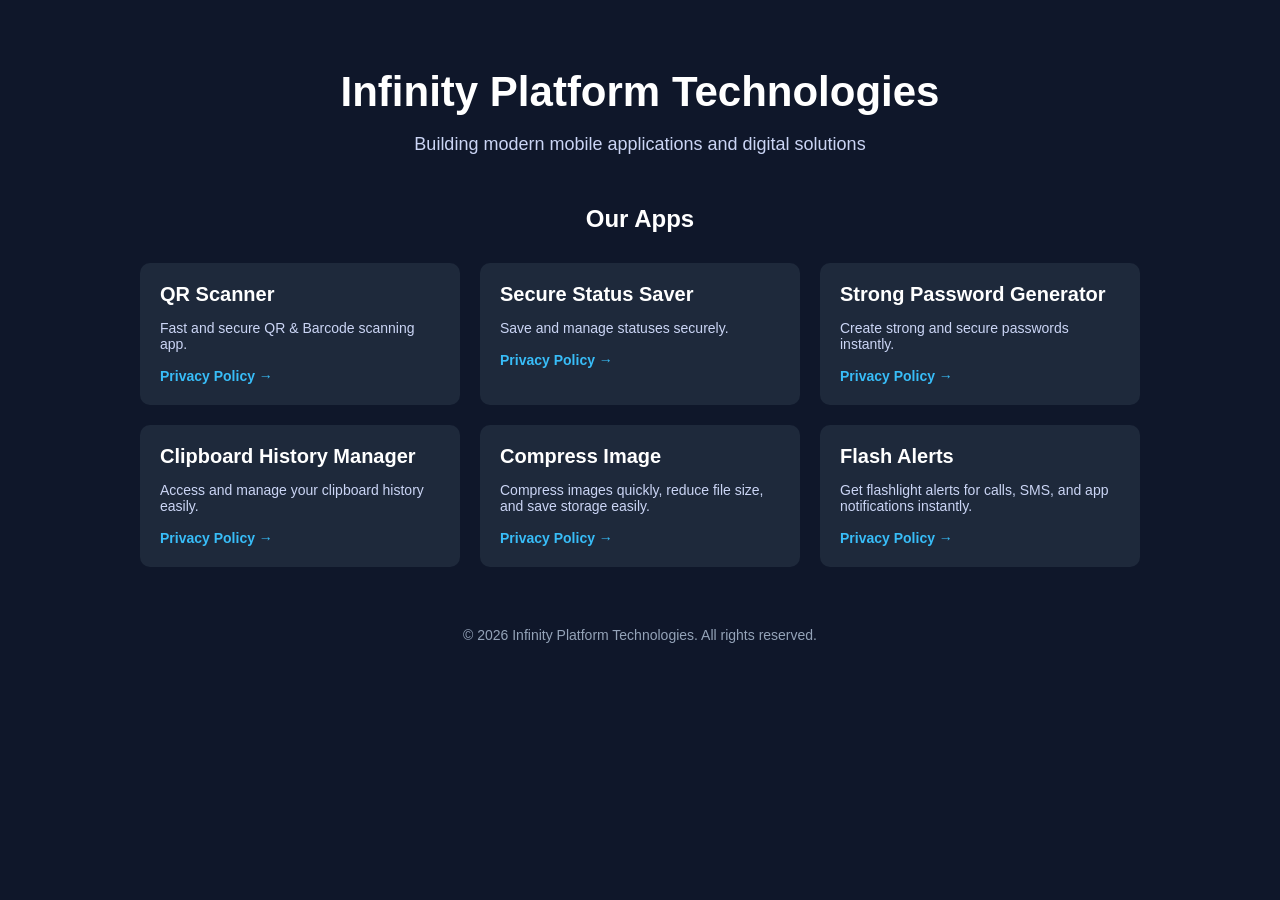
==== index.html @ 1ea49491 "Update index.html" ====
<!DOCTYPE html>
<html lang="en">
<head>
  <meta charset="UTF-8" />
  <meta name="viewport" content="width=device-width, initial-scale=1.0"/>
  <title>Infinity Platform Technologies</title>

  <style>
    body {
      margin: 0;
      font-family: Arial, sans-serif;
      background: #0f172a;
      color: #ffffff;
    }

    .container {
      max-width: 1000px;
      margin: auto;
      padding: 40px 20px;
      text-align: center;
    }

    h1 {
      font-size: 42px;
      margin-bottom: 10px;
    }

    p {
      color: #cbd5f5;
      font-size: 18px;
    }

    .section {
      margin-top: 50px;
    }

    .apps {
      display: grid;
      grid-template-columns: repeat(auto-fit, minmax(250px, 1fr));
      gap: 20px;
      margin-top: 30px;
    }

    .card {
      background: #1e293b;
      padding: 20px;
      border-radius: 10px;
      text-align: left;
      transition: transform 0.2s ease, box-shadow 0.2s ease;
    }

    .card:hover {
      transform: translateY(-5px);
      box-shadow: 0 10px 20px rgba(0,0,0,0.3);
    }

    .card h3 {
      margin: 0 0 10px;
      font-size: 20px;
    }

    .card p {
      font-size: 14px;
      margin-bottom: 15px;
    }

    .card a {
      color: #38bdf8;
      text-decoration: none;
      font-size: 14px;
      font-weight: bold;
    }

    footer {
      margin-top: 60px;
      font-size: 14px;
      color: #94a3b8;
    }
  </style>
</head>

<body>

  <div class="container">
    
    <h1>Infinity Platform Technologies</h1>
    <p>Building modern mobile applications and digital solutions</p>

    <div class="section">
      <h2>Our Apps</h2>

      <div class="apps">

        <div class="card">
          <h3>QR Scanner</h3>
          <p>Fast and secure QR & Barcode scanning app.</p>
          <a href="/qr-barcode-scanmaster/privacy-policy.html">Privacy Policy →</a>
        </div>

        <div class="card">
          <h3>Secure Status Saver</h3>
          <p>Save and manage statuses securely.</p>
          <a href="/secure-status-saver/privacy-policy.html">Privacy Policy →</a>
        </div>

        <div class="card">
          <h3>Strong Password Generator</h3>
          <p>Create strong and secure passwords instantly.</p>
          <a href="/strong-password-generator/privacy-policy.html">Privacy Policy →</a>
        </div>

        <div class="card">
          <h3>Clipboard History Manager</h3>
          <p>Access and manage your clipboard history easily.</p>
          <a href="/clipboard-history-manager/privacy-policy.html">Privacy Policy →</a>
        </div>

        <div class="card">
          <h3>Compress Image</h3>
          <p>Compress images quickly, reduce file size, and save storage easily.</p>
          <a href="/compress-image/privacy-policy.html">Privacy Policy →</a>
        </div>

        <div class="card">
          <h3>Flash Alerts</h3>
          <p>Get flashlight alerts for calls, SMS, and app notifications instantly.</p>
          <a href="/flash-alerts/privacy-policy.html">Privacy Policy →</a>
        </div>

      </div>
    </div>

    <footer>
      © 2026 Infinity Platform Technologies. All rights reserved.
    </footer>

  </div>

</body>
</html>
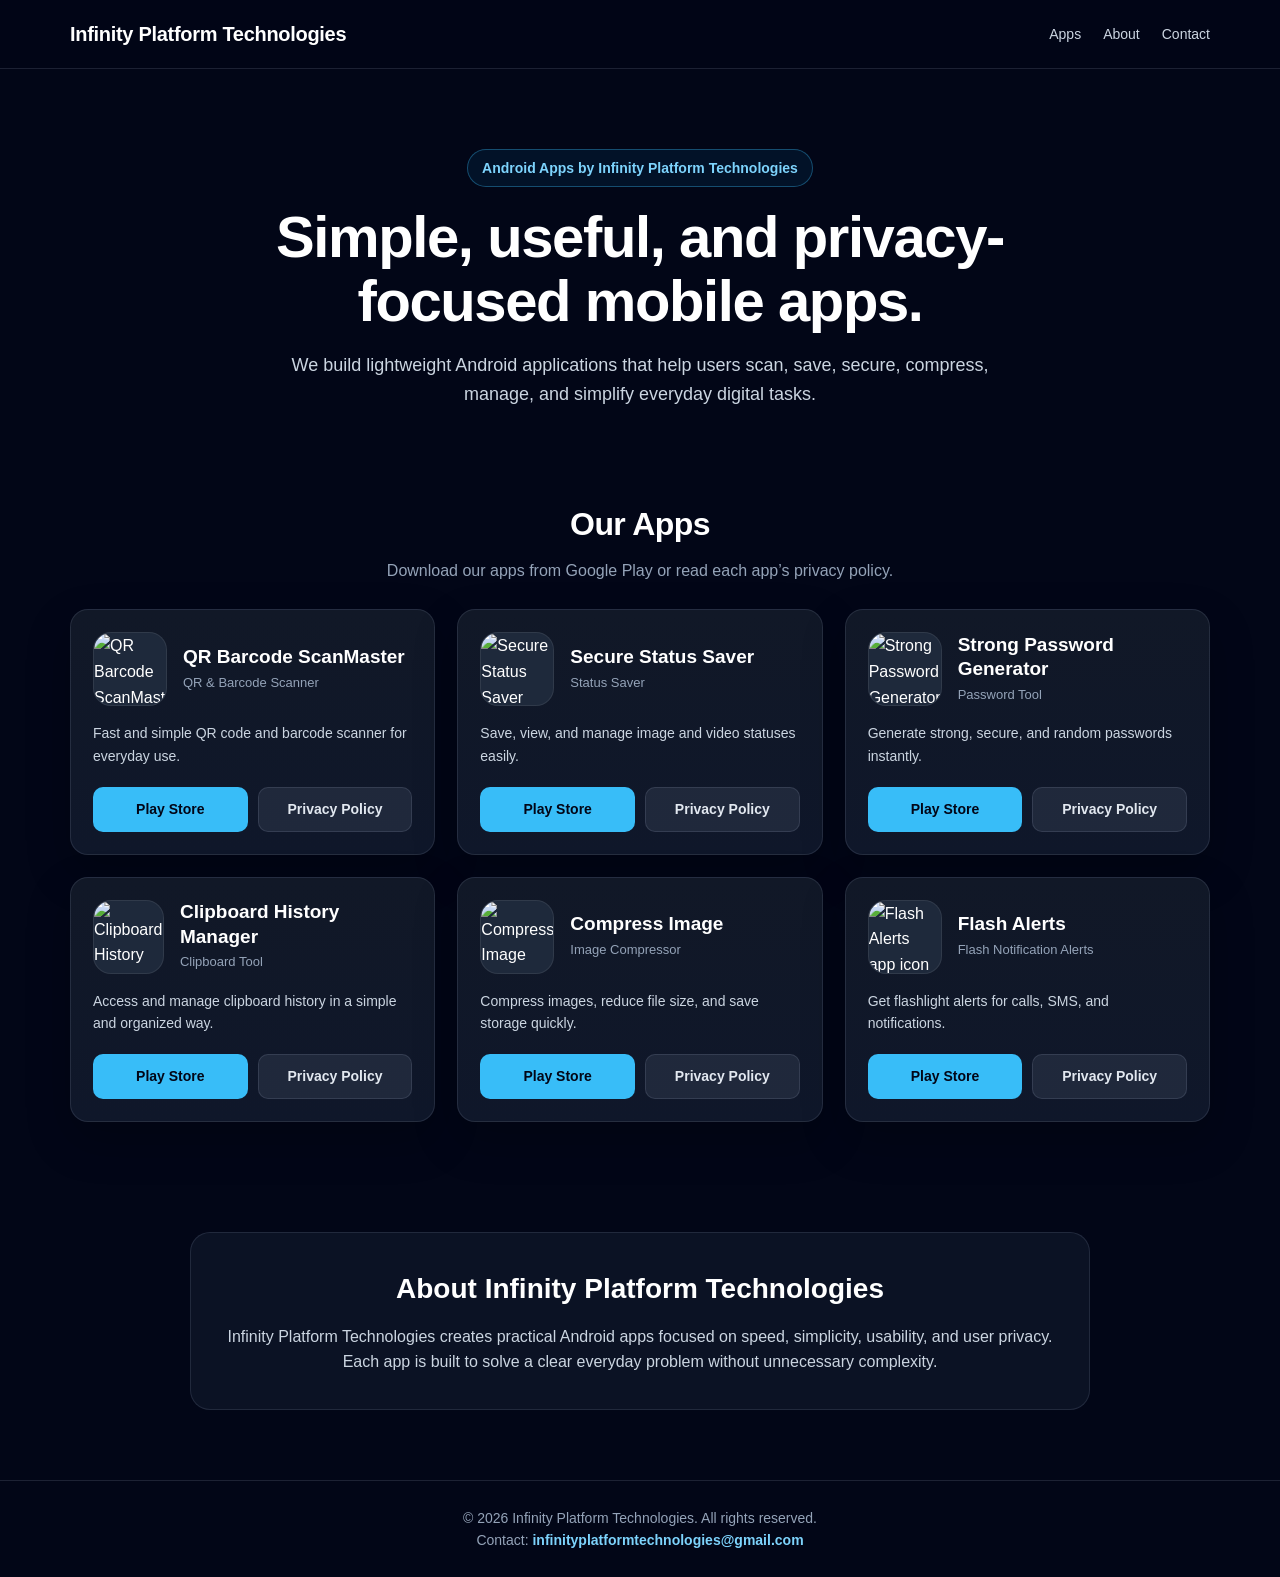
==== commit b236ae04: "Improve SEO and enhance webpage layout Updated the title and description meta tags for better SEO. E" ====
--- a/index.html
+++ b/index.html
@@ -2,139 +2,599 @@
 <html lang="en">
 <head>
   <meta charset="UTF-8" />
-  <meta name="viewport" content="width=device-width, initial-scale=1.0"/>
-  <title>Infinity Platform Technologies</title>
+  <meta name="viewport" content="width=device-width, initial-scale=1.0" />
+
+  <title>Infinity Platform Technologies | Mobile Apps</title>
+
+  <meta
+    name="description"
+    content="Infinity Platform Technologies builds simple, useful, and privacy-focused mobile applications for Android users."
+  />
+
+  <meta name="robots" content="index, follow" />
+  <meta name="theme-color" content="#020617" />
 
   <style>
+    * {
+      box-sizing: border-box;
+    }
+
     body {
       margin: 0;
       font-family: Arial, sans-serif;
-      background: #0f172a;
+      background: #020617;
       color: #ffffff;
-    }
-
-    .container {
-      max-width: 1000px;
-      margin: auto;
-      padding: 40px 20px;
+      line-height: 1.6;
+    }
+
+    a {
+      color: inherit;
+    }
+
+    .page {
+      min-height: 100vh;
+    }
+
+    .header {
+      border-bottom: 1px solid rgba(148, 163, 184, 0.18);
+      background: rgba(2, 6, 23, 0.95);
+    }
+
+    .nav {
+      max-width: 1180px;
+      margin: 0 auto;
+      padding: 18px 20px;
+      display: flex;
+      align-items: center;
+      justify-content: space-between;
+      gap: 20px;
+    }
+
+    .brand {
+      font-size: 20px;
+      font-weight: 700;
+      letter-spacing: -0.3px;
+    }
+
+    .nav-links {
+      display: flex;
+      gap: 22px;
+      font-size: 14px;
+      color: #cbd5e1;
+    }
+
+    .nav-links a {
+      text-decoration: none;
+    }
+
+    .nav-links a:hover {
+      color: #38bdf8;
+    }
+
+    .hero {
+      max-width: 1180px;
+      margin: 0 auto;
+      padding: 80px 20px 50px;
       text-align: center;
     }
 
-    h1 {
-      font-size: 42px;
-      margin-bottom: 10px;
-    }
-
-    p {
-      color: #cbd5f5;
+    .badge {
+      display: inline-block;
+      margin-bottom: 18px;
+      padding: 7px 14px;
+      border: 1px solid rgba(56, 189, 248, 0.35);
+      border-radius: 999px;
+      color: #7dd3fc;
+      background: rgba(14, 165, 233, 0.08);
+      font-size: 14px;
+      font-weight: 600;
+    }
+
+    .hero h1 {
+      max-width: 820px;
+      margin: 0 auto 18px;
+      font-size: clamp(34px, 5vw, 58px);
+      line-height: 1.1;
+      letter-spacing: -1.4px;
+    }
+
+    .hero p {
+      max-width: 720px;
+      margin: 0 auto;
+      color: #cbd5e1;
       font-size: 18px;
     }
 
     .section {
-      margin-top: 50px;
+      max-width: 1180px;
+      margin: 0 auto;
+      padding: 40px 20px 70px;
+    }
+
+    .section-title {
+      margin-bottom: 26px;
+      text-align: center;
+    }
+
+    .section-title h2 {
+      margin: 0 0 8px;
+      font-size: 32px;
+      letter-spacing: -0.6px;
+    }
+
+    .section-title p {
+      margin: 0;
+      color: #94a3b8;
+      font-size: 16px;
     }
 
     .apps {
       display: grid;
-      grid-template-columns: repeat(auto-fit, minmax(250px, 1fr));
-      gap: 20px;
-      margin-top: 30px;
+      grid-template-columns: repeat(3, 1fr);
+      gap: 22px;
     }
 
     .card {
-      background: #1e293b;
-      padding: 20px;
-      border-radius: 10px;
-      text-align: left;
-      transition: transform 0.2s ease, box-shadow 0.2s ease;
+      display: flex;
+      flex-direction: column;
+      min-height: 100%;
+      padding: 22px;
+      border: 1px solid rgba(148, 163, 184, 0.16);
+      border-radius: 18px;
+      background: linear-gradient(180deg, #111827 0%, #0f172a 100%);
+      box-shadow: 0 18px 45px rgba(0, 0, 0, 0.22);
+      transition: transform 0.2s ease, border-color 0.2s ease, box-shadow 0.2s ease;
     }
 
     .card:hover {
       transform: translateY(-5px);
-      box-shadow: 0 10px 20px rgba(0,0,0,0.3);
-    }
-
-    .card h3 {
-      margin: 0 0 10px;
-      font-size: 20px;
+      border-color: rgba(56, 189, 248, 0.4);
+      box-shadow: 0 22px 55px rgba(0, 0, 0, 0.32);
+    }
+
+    .app-top {
+      display: flex;
+      align-items: center;
+      gap: 16px;
+      margin-bottom: 16px;
+    }
+
+    .app-icon {
+      width: 74px;
+      height: 74px;
+      border-radius: 18px;
+      object-fit: cover;
+      background: #1e293b;
+      border: 1px solid rgba(255, 255, 255, 0.08);
+    }
+
+    .app-title h3 {
+      margin: 0;
+      font-size: 19px;
+      line-height: 1.3;
+    }
+
+    .app-title span {
+      display: block;
+      margin-top: 3px;
+      color: #94a3b8;
+      font-size: 13px;
     }
 
     .card p {
+      margin: 0 0 20px;
+      color: #cbd5e1;
       font-size: 14px;
-      margin-bottom: 15px;
-    }
-
-    .card a {
-      color: #38bdf8;
+      flex: 1;
+    }
+
+    .actions {
+      display: grid;
+      grid-template-columns: 1fr 1fr;
+      gap: 10px;
+      margin-top: auto;
+    }
+
+    .btn {
+      display: inline-flex;
+      align-items: center;
+      justify-content: center;
+      min-height: 42px;
+      padding: 10px 12px;
+      border-radius: 10px;
+      font-size: 14px;
+      font-weight: 700;
       text-decoration: none;
+      text-align: center;
+      transition: opacity 0.2s ease, transform 0.2s ease;
+    }
+
+    .btn:hover {
+      opacity: 0.9;
+      transform: translateY(-1px);
+    }
+
+    .btn-primary {
+      background: #38bdf8;
+      color: #020617;
+    }
+
+    .btn-secondary {
+      background: rgba(148, 163, 184, 0.12);
+      color: #e2e8f0;
+      border: 1px solid rgba(148, 163, 184, 0.18);
+    }
+
+    .about {
+      max-width: 900px;
+      margin: 0 auto;
+      padding: 34px;
+      border: 1px solid rgba(148, 163, 184, 0.16);
+      border-radius: 20px;
+      background: rgba(15, 23, 42, 0.75);
+      text-align: center;
+    }
+
+    .about h2 {
+      margin: 0 0 12px;
+      font-size: 28px;
+    }
+
+    .about p {
+      margin: 0;
+      color: #cbd5e1;
+      font-size: 16px;
+    }
+
+    .footer {
+      border-top: 1px solid rgba(148, 163, 184, 0.18);
+      padding: 26px 20px;
+      text-align: center;
+      color: #94a3b8;
       font-size: 14px;
-      font-weight: bold;
-    }
-
-    footer {
-      margin-top: 60px;
-      font-size: 14px;
-      color: #94a3b8;
+    }
+
+    .footer a {
+      color: #7dd3fc;
+      text-decoration: none;
+      font-weight: 600;
+    }
+
+    .footer a:hover {
+      text-decoration: underline;
+    }
+
+    @media (max-width: 900px) {
+      .apps {
+        grid-template-columns: repeat(2, 1fr);
+      }
+    }
+
+    @media (max-width: 640px) {
+      .nav {
+        align-items: flex-start;
+        flex-direction: column;
+      }
+
+      .nav-links {
+        flex-wrap: wrap;
+        gap: 14px;
+      }
+
+      .hero {
+        padding-top: 55px;
+      }
+
+      .apps {
+        grid-template-columns: 1fr;
+      }
+
+      .actions {
+        grid-template-columns: 1fr;
+      }
     }
   </style>
 </head>
 
 <body>
-
-  <div class="container">
-    
-    <h1>Infinity Platform Technologies</h1>
-    <p>Building modern mobile applications and digital solutions</p>
-
-    <div class="section">
-      <h2>Our Apps</h2>
-
-      <div class="apps">
-
-        <div class="card">
-          <h3>QR Scanner</h3>
-          <p>Fast and secure QR & Barcode scanning app.</p>
-          <a href="/qr-barcode-scanmaster/privacy-policy.html">Privacy Policy →</a>
+  <div class="page">
+
+    <header class="header">
+      <nav class="nav">
+        <div class="brand">Infinity Platform Technologies</div>
+
+        <div class="nav-links">
+          <a href="#apps">Apps</a>
+          <a href="#about">About</a>
+          <a href="mailto:infinityplatformtechnologies@gmail.com">Contact</a>
         </div>
-
-        <div class="card">
-          <h3>Secure Status Saver</h3>
-          <p>Save and manage statuses securely.</p>
-          <a href="/secure-status-saver/privacy-policy.html">Privacy Policy →</a>
+      </nav>
+    </header>
+
+    <main>
+      <section class="hero">
+        <div class="badge">Android Apps by Infinity Platform Technologies</div>
+
+        <h1>Simple, useful, and privacy-focused mobile apps.</h1>
+
+        <p>
+          We build lightweight Android applications that help users scan, save,
+          secure, compress, manage, and simplify everyday digital tasks.
+        </p>
+      </section>
+
+      <section id="apps" class="section">
+        <div class="section-title">
+          <h2>Our Apps</h2>
+          <p>Download our apps from Google Play or read each app’s privacy policy.</p>
         </div>
 
-        <div class="card">
-          <h3>Strong Password Generator</h3>
-          <p>Create strong and secure passwords instantly.</p>
-          <a href="/strong-password-generator/privacy-policy.html">Privacy Policy →</a>
+        <div class="apps">
+
+          <article class="card">
+            <div class="app-top">
+              <img
+                class="app-icon"
+                src="/qr-barcode-scanmaster/icon-512.png"
+                width="512"
+                height="512"
+                alt="QR Barcode ScanMaster app icon"
+                loading="lazy"
+              />
+
+              <div class="app-title">
+                <h3>QR Barcode ScanMaster</h3>
+                <span>QR &amp; Barcode Scanner</span>
+              </div>
+            </div>
+
+            <p>
+              Fast and simple QR code and barcode scanner for everyday use.
+            </p>
+
+            <div class="actions">
+              <a
+                class="btn btn-primary"
+                href="https://play.google.com/store/apps/details?id=com.qrbarcodescanmaster.app"
+                target="_blank"
+                rel="noopener noreferrer"
+              >
+                Play Store
+              </a>
+
+              <a
+                class="btn btn-secondary"
+                href="/qr-barcode-scanmaster/privacy-policy.html"
+              >
+                Privacy Policy
+              </a>
+            </div>
+          </article>
+
+          <article class="card">
+            <div class="app-top">
+              <img
+                class="app-icon"
+                src="/secure-status-saver/icon-512.png"
+                width="512"
+                height="512"
+                alt="Secure Status Saver app icon"
+                loading="lazy"
+              />
+
+              <div class="app-title">
+                <h3>Secure Status Saver</h3>
+                <span>Status Saver</span>
+              </div>
+            </div>
+
+            <p>
+              Save, view, and manage image and video statuses easily.
+            </p>
+
+            <div class="actions">
+              <a
+                class="btn btn-primary"
+                href="https://play.google.com/store/apps/details?id=com.securestatussaver.app"
+                target="_blank"
+                rel="noopener noreferrer"
+              >
+                Play Store
+              </a>
+
+              <a
+                class="btn btn-secondary"
+                href="/secure-status-saver/privacy-policy.html"
+              >
+                Privacy Policy
+              </a>
+            </div>
+          </article>
+
+          <article class="card">
+            <div class="app-top">
+              <img
+                class="app-icon"
+                src="/strong-password-generator/icon-512.png"
+                width="512"
+                height="512"
+                alt="Strong Password Generator app icon"
+                loading="lazy"
+              />
+
+              <div class="app-title">
+                <h3>Strong Password Generator</h3>
+                <span>Password Tool</span>
+              </div>
+            </div>
+
+            <p>
+              Generate strong, secure, and random passwords instantly.
+            </p>
+
+            <div class="actions">
+              <a
+                class="btn btn-primary"
+                href="https://play.google.com/store/apps/details?id=com.strongpasswordgenerator.app"
+                target="_blank"
+                rel="noopener noreferrer"
+              >
+                Play Store
+              </a>
+
+              <a
+                class="btn btn-secondary"
+                href="/strong-password-generator/privacy-policy.html"
+              >
+                Privacy Policy
+              </a>
+            </div>
+          </article>
+
+          <article class="card">
+            <div class="app-top">
+              <img
+                class="app-icon"
+                src="/clipboard-history-manager/icon-512.png"
+                width="512"
+                height="512"
+                alt="Clipboard History Manager app icon"
+                loading="lazy"
+              />
+
+              <div class="app-title">
+                <h3>Clipboard History Manager</h3>
+                <span>Clipboard Tool</span>
+              </div>
+            </div>
+
+            <p>
+              Access and manage clipboard history in a simple and organized way.
+            </p>
+
+            <div class="actions">
+              <a
+                class="btn btn-primary"
+                href="https://play.google.com/store/apps/details?id=com.clipboardhistorymanager.app"
+                target="_blank"
+                rel="noopener noreferrer"
+              >
+                Play Store
+              </a>
+
+              <a
+                class="btn btn-secondary"
+                href="/clipboard-history-manager/privacy-policy.html"
+              >
+                Privacy Policy
+              </a>
+            </div>
+          </article>
+
+          <article class="card">
+            <div class="app-top">
+              <img
+                class="app-icon"
+                src="/compress-image/icon-512.png"
+                width="512"
+                height="512"
+                alt="Compress Image app icon"
+                loading="lazy"
+              />
+
+              <div class="app-title">
+                <h3>Compress Image</h3>
+                <span>Image Compressor</span>
+              </div>
+            </div>
+
+            <p>
+              Compress images, reduce file size, and save storage quickly.
+            </p>
+
+            <div class="actions">
+              <a
+                class="btn btn-primary"
+                href="https://play.google.com/store/apps/details?id=com.compressimage.app"
+                target="_blank"
+                rel="noopener noreferrer"
+              >
+                Play Store
+              </a>
+
+              <a
+                class="btn btn-secondary"
+                href="/compress-image/privacy-policy.html"
+              >
+                Privacy Policy
+              </a>
+            </div>
+          </article>
+
+          <article class="card">
+            <div class="app-top">
+              <img
+                class="app-icon"
+                src="/flash-alerts/icon-512.png"
+                width="512"
+                height="512"
+                alt="Flash Alerts app icon"
+                loading="lazy"
+              />
+
+              <div class="app-title">
+                <h3>Flash Alerts</h3>
+                <span>Flash Notification Alerts</span>
+              </div>
+            </div>
+
+            <p>
+              Get flashlight alerts for calls, SMS, and notifications.
+            </p>
+
+            <div class="actions">
+              <a
+                class="btn btn-primary"
+                href="https://play.google.com/store/apps/details?id=com.flashalert.app"
+                target="_blank"
+                rel="noopener noreferrer"
+              >
+                Play Store
+              </a>
+
+              <a
+                class="btn btn-secondary"
+                href="/flash-alerts/privacy-policy.html"
+              >
+                Privacy Policy
+              </a>
+            </div>
+          </article>
+
         </div>
-
-        <div class="card">
-          <h3>Clipboard History Manager</h3>
-          <p>Access and manage your clipboard history easily.</p>
-          <a href="/clipboard-history-manager/privacy-policy.html">Privacy Policy →</a>
+      </section>
+
+      <section id="about" class="section">
+        <div class="about">
+          <h2>About Infinity Platform Technologies</h2>
+          <p>
+            Infinity Platform Technologies creates practical Android apps focused
+            on speed, simplicity, usability, and user privacy. Each app is built
+            to solve a clear everyday problem without unnecessary complexity.
+          </p>
         </div>
-
-        <div class="card">
-          <h3>Compress Image</h3>
-          <p>Compress images quickly, reduce file size, and save storage easily.</p>
-          <a href="/compress-image/privacy-policy.html">Privacy Policy →</a>
-        </div>
-
-        <div class="card">
-          <h3>Flash Alerts</h3>
-          <p>Get flashlight alerts for calls, SMS, and app notifications instantly.</p>
-          <a href="/flash-alerts/privacy-policy.html">Privacy Policy →</a>
-        </div>
-
-      </div>
-    </div>
-
-    <footer>
+      </section>
+    </main>
+
+    <footer class="footer">
       © 2026 Infinity Platform Technologies. All rights reserved.
+      <br />
+      Contact:
+      <a href="mailto:infinityplatformtechnologies@gmail.com">
+        infinityplatformtechnologies@gmail.com
+      </a>
     </footer>
 
   </div>
-
 </body>
 </html>
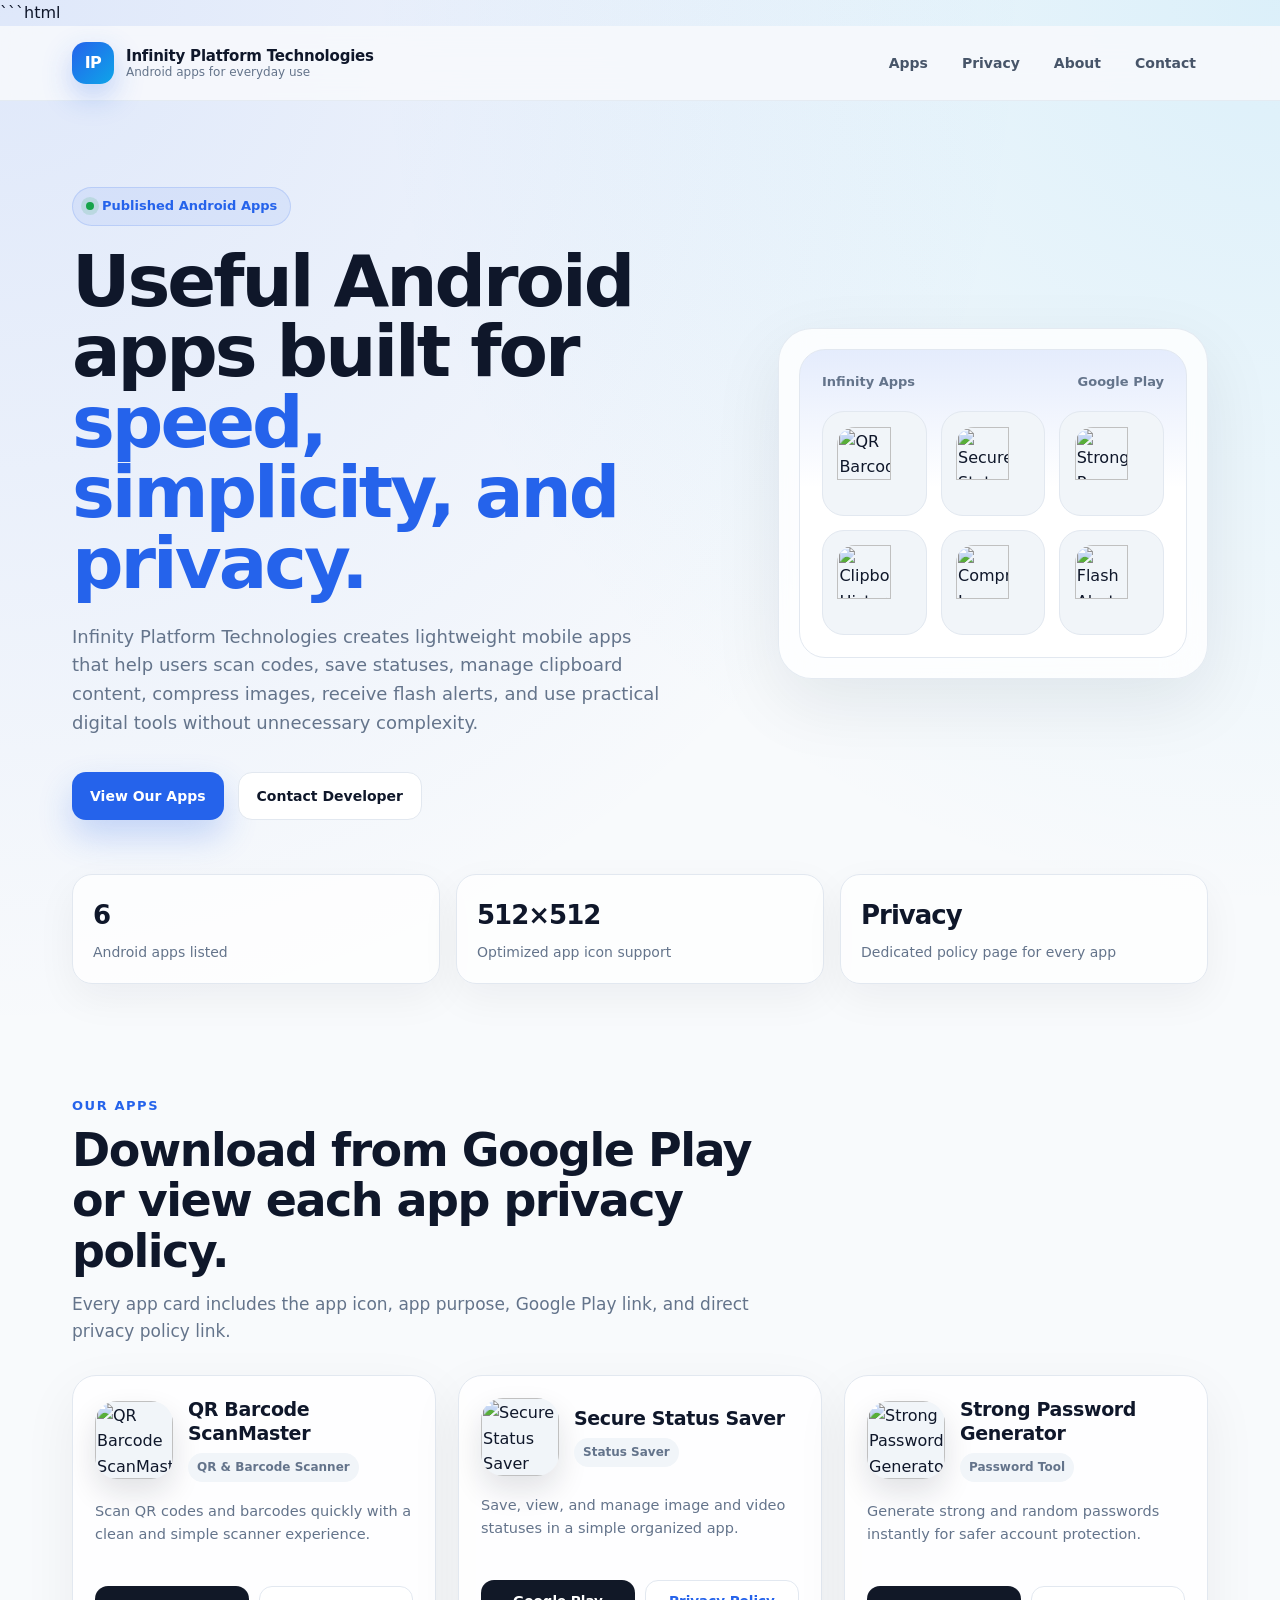
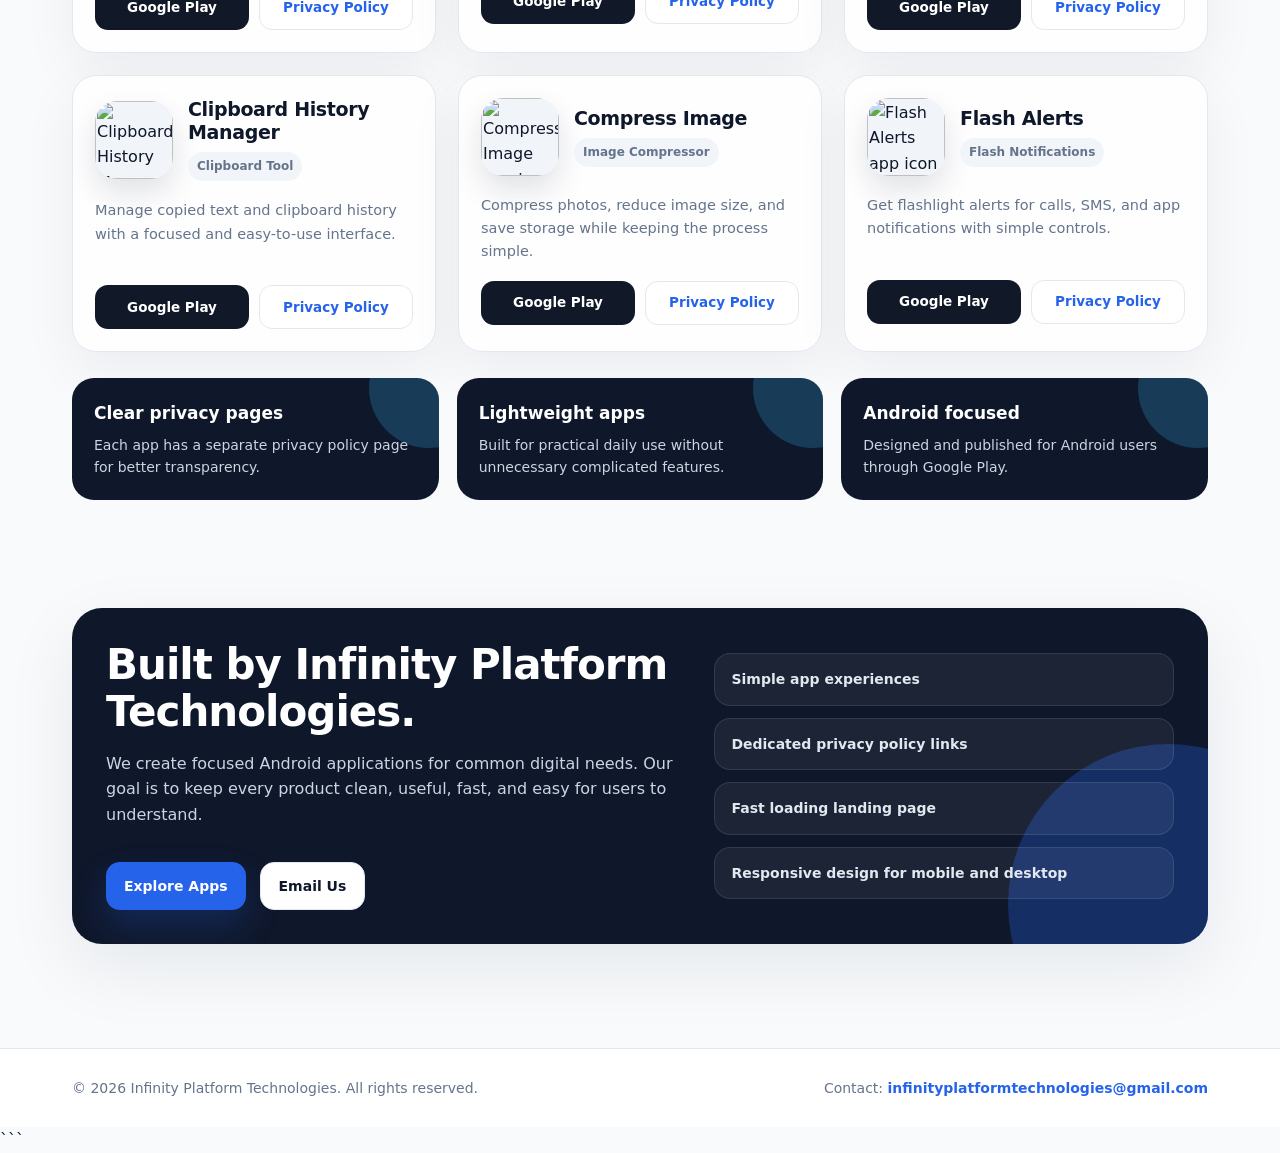
==== commit a8715a0f: "Update index.html" ====
--- a/index.html
+++ b/index.html
@@ -1,29 +1,51 @@
+```html
 <!DOCTYPE html>
 <html lang="en">
 <head>
   <meta charset="UTF-8" />
   <meta name="viewport" content="width=device-width, initial-scale=1.0" />
 
-  <title>Infinity Platform Technologies | Mobile Apps</title>
+  <title>Infinity Platform Technologies | Android Apps</title>
 
   <meta
     name="description"
-    content="Infinity Platform Technologies builds simple, useful, and privacy-focused mobile applications for Android users."
+    content="Infinity Platform Technologies builds simple, fast, and privacy-focused Android apps for everyday digital tasks."
   />
 
   <meta name="robots" content="index, follow" />
-  <meta name="theme-color" content="#020617" />
+  <meta name="theme-color" content="#2563eb" />
 
   <style>
+    :root {
+      --bg: #f8fafc;
+      --surface: #ffffff;
+      --surface-soft: #f1f5f9;
+      --text: #0f172a;
+      --muted: #64748b;
+      --border: #e2e8f0;
+      --primary: #2563eb;
+      --primary-dark: #1d4ed8;
+      --success: #16a34a;
+      --shadow: 0 24px 70px rgba(15, 23, 42, 0.08);
+      --radius: 24px;
+    }
+
     * {
       box-sizing: border-box;
     }
 
+    html {
+      scroll-behavior: smooth;
+    }
+
     body {
       margin: 0;
-      font-family: Arial, sans-serif;
-      background: #020617;
-      color: #ffffff;
+      font-family: Inter, ui-sans-serif, system-ui, -apple-system, BlinkMacSystemFont, "Segoe UI", Arial, sans-serif;
+      background:
+        radial-gradient(circle at top left, rgba(37, 99, 235, 0.12), transparent 34%),
+        radial-gradient(circle at top right, rgba(14, 165, 233, 0.12), transparent 30%),
+        var(--bg);
+      color: var(--text);
       line-height: 1.6;
     }
 
@@ -31,570 +53,998 @@
       color: inherit;
     }
 
-    .page {
-      min-height: 100vh;
-    }
-
-    .header {
-      border-bottom: 1px solid rgba(148, 163, 184, 0.18);
-      background: rgba(2, 6, 23, 0.95);
+    .site-header {
+      position: sticky;
+      top: 0;
+      z-index: 20;
+      background: rgba(248, 250, 252, 0.84);
+      backdrop-filter: blur(18px);
+      border-bottom: 1px solid rgba(226, 232, 240, 0.8);
     }
 
     .nav {
       max-width: 1180px;
       margin: 0 auto;
-      padding: 18px 20px;
+      padding: 16px 22px;
       display: flex;
       align-items: center;
       justify-content: space-between;
-      gap: 20px;
+      gap: 24px;
     }
 
     .brand {
-      font-size: 20px;
-      font-weight: 700;
-      letter-spacing: -0.3px;
+      display: flex;
+      align-items: center;
+      gap: 12px;
+      text-decoration: none;
+      min-width: 0;
+    }
+
+    .brand-mark {
+      width: 42px;
+      height: 42px;
+      border-radius: 14px;
+      display: grid;
+      place-items: center;
+      background: linear-gradient(135deg, #2563eb, #0ea5e9);
+      color: #ffffff;
+      font-weight: 800;
+      letter-spacing: -0.5px;
+      box-shadow: 0 12px 30px rgba(37, 99, 235, 0.28);
+      flex: 0 0 auto;
+    }
+
+    .brand-text {
+      display: flex;
+      flex-direction: column;
+      line-height: 1.2;
+      min-width: 0;
+    }
+
+    .brand-text strong {
+      font-size: 15px;
+      letter-spacing: -0.2px;
+      white-space: nowrap;
+      overflow: hidden;
+      text-overflow: ellipsis;
+    }
+
+    .brand-text span {
+      font-size: 12px;
+      color: var(--muted);
     }
 
     .nav-links {
       display: flex;
-      gap: 22px;
+      align-items: center;
+      gap: 10px;
+    }
+
+    .nav-links a {
+      padding: 10px 12px;
+      border-radius: 999px;
+      color: #475569;
+      text-decoration: none;
       font-size: 14px;
-      color: #cbd5e1;
-    }
-
-    .nav-links a {
-      text-decoration: none;
+      font-weight: 650;
     }
 
     .nav-links a:hover {
-      color: #38bdf8;
+      background: var(--surface-soft);
+      color: var(--primary);
     }
 
     .hero {
       max-width: 1180px;
       margin: 0 auto;
-      padding: 80px 20px 50px;
-      text-align: center;
-    }
-
-    .badge {
-      display: inline-block;
+      padding: 86px 22px 54px;
+      display: grid;
+      grid-template-columns: 1.1fr 0.9fr;
+      align-items: center;
+      gap: 54px;
+    }
+
+    .eyebrow {
+      width: fit-content;
+      display: inline-flex;
+      align-items: center;
+      gap: 8px;
+      margin-bottom: 20px;
+      padding: 8px 13px;
+      border: 1px solid rgba(37, 99, 235, 0.16);
+      border-radius: 999px;
+      background: rgba(37, 99, 235, 0.08);
+      color: var(--primary);
+      font-size: 13px;
+      font-weight: 800;
+    }
+
+    .eyebrow-dot {
+      width: 8px;
+      height: 8px;
+      border-radius: 50%;
+      background: var(--success);
+      box-shadow: 0 0 0 5px rgba(22, 163, 74, 0.14);
+    }
+
+    .hero h1 {
+      margin: 0;
+      max-width: 760px;
+      font-size: clamp(42px, 6vw, 72px);
+      line-height: 0.98;
+      letter-spacing: -3px;
+    }
+
+    .hero h1 span {
+      color: var(--primary);
+    }
+
+    .hero p {
+      max-width: 650px;
+      margin: 24px 0 0;
+      color: var(--muted);
+      font-size: 18px;
+    }
+
+    .hero-actions {
+      display: flex;
+      flex-wrap: wrap;
+      gap: 14px;
+      margin-top: 34px;
+    }
+
+    .btn {
+      min-height: 48px;
+      display: inline-flex;
+      align-items: center;
+      justify-content: center;
+      gap: 8px;
+      padding: 12px 18px;
+      border-radius: 14px;
+      text-decoration: none;
+      font-size: 14px;
+      font-weight: 800;
+      transition: transform 0.2s ease, box-shadow 0.2s ease, background 0.2s ease;
+    }
+
+    .btn:hover {
+      transform: translateY(-2px);
+    }
+
+    .btn-primary {
+      background: var(--primary);
+      color: #ffffff;
+      box-shadow: 0 16px 34px rgba(37, 99, 235, 0.24);
+    }
+
+    .btn-primary:hover {
+      background: var(--primary-dark);
+    }
+
+    .btn-secondary {
+      background: var(--surface);
+      color: var(--text);
+      border: 1px solid var(--border);
+    }
+
+    .btn-secondary:hover {
+      box-shadow: 0 12px 28px rgba(15, 23, 42, 0.08);
+    }
+
+    .hero-panel {
+      position: relative;
+    }
+
+    .phone-card {
+      max-width: 430px;
+      margin-left: auto;
+      padding: 20px;
+      border: 1px solid rgba(226, 232, 240, 0.9);
+      border-radius: 34px;
+      background: rgba(255, 255, 255, 0.78);
+      backdrop-filter: blur(20px);
+      box-shadow: var(--shadow);
+    }
+
+    .phone-screen {
+      border-radius: 26px;
+      padding: 22px;
+      background:
+        linear-gradient(180deg, rgba(37, 99, 235, 0.12), transparent 45%),
+        #ffffff;
+      border: 1px solid var(--border);
+    }
+
+    .mini-title {
+      display: flex;
+      justify-content: space-between;
+      align-items: center;
       margin-bottom: 18px;
-      padding: 7px 14px;
-      border: 1px solid rgba(56, 189, 248, 0.35);
-      border-radius: 999px;
-      color: #7dd3fc;
-      background: rgba(14, 165, 233, 0.08);
+      font-size: 13px;
+      color: var(--muted);
+      font-weight: 800;
+    }
+
+    .mini-grid {
+      display: grid;
+      grid-template-columns: repeat(3, 1fr);
+      gap: 14px;
+    }
+
+    .mini-app {
+      aspect-ratio: 1;
+      border-radius: 22px;
+      background: var(--surface-soft);
+      border: 1px solid var(--border);
+      display: grid;
+      place-items: center;
+      overflow: hidden;
+    }
+
+    .mini-app img {
+      width: 72%;
+      height: 72%;
+      object-fit: cover;
+      border-radius: 18px;
+    }
+
+    .stats {
+      display: grid;
+      grid-template-columns: repeat(3, 1fr);
+      gap: 16px;
+      max-width: 1180px;
+      margin: 0 auto;
+      padding: 0 22px 58px;
+    }
+
+    .stat {
+      padding: 20px;
+      border: 1px solid var(--border);
+      border-radius: 20px;
+      background: rgba(255, 255, 255, 0.76);
+      box-shadow: 0 14px 40px rgba(15, 23, 42, 0.05);
+    }
+
+    .stat strong {
+      display: block;
+      font-size: 26px;
+      letter-spacing: -1px;
+    }
+
+    .stat span {
+      display: block;
+      margin-top: 4px;
+      color: var(--muted);
       font-size: 14px;
-      font-weight: 600;
-    }
-
-    .hero h1 {
-      max-width: 820px;
-      margin: 0 auto 18px;
-      font-size: clamp(34px, 5vw, 58px);
-      line-height: 1.1;
-      letter-spacing: -1.4px;
-    }
-
-    .hero p {
-      max-width: 720px;
-      margin: 0 auto;
-      color: #cbd5e1;
-      font-size: 18px;
     }
 
     .section {
       max-width: 1180px;
       margin: 0 auto;
-      padding: 40px 20px 70px;
-    }
-
-    .section-title {
-      margin-bottom: 26px;
-      text-align: center;
-    }
-
-    .section-title h2 {
-      margin: 0 0 8px;
-      font-size: 32px;
-      letter-spacing: -0.6px;
-    }
-
-    .section-title p {
+      padding: 54px 22px;
+    }
+
+    .section-head {
+      max-width: 720px;
+      margin-bottom: 30px;
+    }
+
+    .section-kicker {
+      margin-bottom: 8px;
+      color: var(--primary);
+      font-size: 13px;
+      font-weight: 900;
+      text-transform: uppercase;
+      letter-spacing: 0.12em;
+    }
+
+    .section-head h2 {
       margin: 0;
-      color: #94a3b8;
-      font-size: 16px;
-    }
-
-    .apps {
+      font-size: clamp(30px, 4vw, 46px);
+      line-height: 1.1;
+      letter-spacing: -1.5px;
+    }
+
+    .section-head p {
+      margin: 14px 0 0;
+      color: var(--muted);
+      font-size: 17px;
+    }
+
+    .apps-grid {
       display: grid;
       grid-template-columns: repeat(3, 1fr);
       gap: 22px;
     }
 
-    .card {
-      display: flex;
-      flex-direction: column;
+    .app-card {
+      position: relative;
       min-height: 100%;
       padding: 22px;
-      border: 1px solid rgba(148, 163, 184, 0.16);
-      border-radius: 18px;
-      background: linear-gradient(180deg, #111827 0%, #0f172a 100%);
-      box-shadow: 0 18px 45px rgba(0, 0, 0, 0.22);
-      transition: transform 0.2s ease, border-color 0.2s ease, box-shadow 0.2s ease;
-    }
-
-    .card:hover {
-      transform: translateY(-5px);
-      border-color: rgba(56, 189, 248, 0.4);
-      box-shadow: 0 22px 55px rgba(0, 0, 0, 0.32);
-    }
-
-    .app-top {
+      border: 1px solid var(--border);
+      border-radius: var(--radius);
+      background: rgba(255, 255, 255, 0.88);
+      box-shadow: 0 18px 55px rgba(15, 23, 42, 0.06);
+      overflow: hidden;
+      transition: transform 0.22s ease, box-shadow 0.22s ease, border-color 0.22s ease;
+    }
+
+    .app-card::before {
+      content: "";
+      position: absolute;
+      inset: 0 0 auto 0;
+      height: 4px;
+      background: linear-gradient(90deg, #2563eb, #0ea5e9);
+      opacity: 0;
+      transition: opacity 0.22s ease;
+    }
+
+    .app-card:hover {
+      transform: translateY(-6px);
+      border-color: rgba(37, 99, 235, 0.26);
+      box-shadow: 0 28px 80px rgba(15, 23, 42, 0.1);
+    }
+
+    .app-card:hover::before {
+      opacity: 1;
+    }
+
+    .app-header {
       display: flex;
       align-items: center;
-      gap: 16px;
-      margin-bottom: 16px;
+      gap: 15px;
+      margin-bottom: 18px;
     }
 
     .app-icon {
-      width: 74px;
-      height: 74px;
-      border-radius: 18px;
+      width: 78px;
+      height: 78px;
+      border-radius: 22px;
       object-fit: cover;
-      background: #1e293b;
-      border: 1px solid rgba(255, 255, 255, 0.08);
-    }
-
-    .app-title h3 {
+      background: var(--surface-soft);
+      box-shadow: 0 14px 30px rgba(15, 23, 42, 0.12);
+      flex: 0 0 auto;
+    }
+
+    .app-info {
+      min-width: 0;
+    }
+
+    .app-info h3 {
       margin: 0;
+      color: var(--text);
       font-size: 19px;
-      line-height: 1.3;
-    }
-
-    .app-title span {
-      display: block;
-      margin-top: 3px;
-      color: #94a3b8;
-      font-size: 13px;
-    }
-
-    .card p {
-      margin: 0 0 20px;
-      color: #cbd5e1;
-      font-size: 14px;
-      flex: 1;
-    }
-
-    .actions {
+      line-height: 1.25;
+      letter-spacing: -0.35px;
+    }
+
+    .app-info span {
+      display: inline-flex;
+      margin-top: 7px;
+      padding: 5px 9px;
+      border-radius: 999px;
+      background: var(--surface-soft);
+      color: var(--muted);
+      font-size: 12px;
+      font-weight: 800;
+    }
+
+    .app-card p {
+      min-height: 68px;
+      margin: 0 0 18px;
+      color: var(--muted);
+      font-size: 14.5px;
+    }
+
+    .app-actions {
       display: grid;
       grid-template-columns: 1fr 1fr;
       gap: 10px;
-      margin-top: auto;
-    }
-
-    .btn {
+      margin-top: 18px;
+    }
+
+    .store-btn,
+    .policy-btn {
+      min-height: 44px;
       display: inline-flex;
       align-items: center;
       justify-content: center;
-      min-height: 42px;
-      padding: 10px 12px;
-      border-radius: 10px;
+      border-radius: 13px;
+      text-decoration: none;
+      font-size: 13.5px;
+      font-weight: 900;
+    }
+
+    .store-btn {
+      background: #111827;
+      color: #ffffff;
+    }
+
+    .store-btn:hover {
+      background: #020617;
+    }
+
+    .policy-btn {
+      background: #ffffff;
+      color: var(--primary);
+      border: 1px solid var(--border);
+    }
+
+    .policy-btn:hover {
+      background: #eff6ff;
+      border-color: rgba(37, 99, 235, 0.25);
+    }
+
+    .feature-strip {
+      display: grid;
+      grid-template-columns: repeat(3, 1fr);
+      gap: 18px;
+      margin-top: 26px;
+    }
+
+    .feature {
+      padding: 22px;
+      border-radius: 22px;
+      background: #0f172a;
+      color: #ffffff;
+      overflow: hidden;
+      position: relative;
+    }
+
+    .feature::after {
+      content: "";
+      position: absolute;
+      width: 120px;
+      height: 120px;
+      right: -50px;
+      top: -50px;
+      border-radius: 50%;
+      background: rgba(56, 189, 248, 0.22);
+    }
+
+    .feature strong {
+      display: block;
+      margin-bottom: 6px;
+      font-size: 17px;
+    }
+
+    .feature span {
+      color: #cbd5e1;
       font-size: 14px;
-      font-weight: 700;
-      text-decoration: none;
-      text-align: center;
-      transition: opacity 0.2s ease, transform 0.2s ease;
-    }
-
-    .btn:hover {
-      opacity: 0.9;
-      transform: translateY(-1px);
-    }
-
-    .btn-primary {
-      background: #38bdf8;
-      color: #020617;
-    }
-
-    .btn-secondary {
-      background: rgba(148, 163, 184, 0.12);
-      color: #e2e8f0;
-      border: 1px solid rgba(148, 163, 184, 0.18);
-    }
-
-    .about {
-      max-width: 900px;
-      margin: 0 auto;
+    }
+
+    .about-card {
+      display: grid;
+      grid-template-columns: 1fr 0.8fr;
+      gap: 34px;
+      align-items: center;
       padding: 34px;
-      border: 1px solid rgba(148, 163, 184, 0.16);
-      border-radius: 20px;
-      background: rgba(15, 23, 42, 0.75);
-      text-align: center;
-    }
-
-    .about h2 {
-      margin: 0 0 12px;
-      font-size: 28px;
-    }
-
-    .about p {
+      border-radius: 30px;
+      background: #0f172a;
+      color: #ffffff;
+      box-shadow: var(--shadow);
+      overflow: hidden;
+      position: relative;
+    }
+
+    .about-card::after {
+      content: "";
+      position: absolute;
+      right: -120px;
+      bottom: -120px;
+      width: 320px;
+      height: 320px;
+      border-radius: 50%;
+      background: rgba(37, 99, 235, 0.3);
+    }
+
+    .about-card h2 {
       margin: 0;
+      font-size: clamp(28px, 4vw, 42px);
+      line-height: 1.1;
+      letter-spacing: -1px;
+    }
+
+    .about-card p {
+      margin: 16px 0 0;
       color: #cbd5e1;
       font-size: 16px;
     }
 
+    .about-list {
+      position: relative;
+      z-index: 1;
+      display: grid;
+      gap: 12px;
+    }
+
+    .about-list div {
+      padding: 14px 16px;
+      border: 1px solid rgba(255, 255, 255, 0.1);
+      border-radius: 16px;
+      background: rgba(255, 255, 255, 0.06);
+      color: #e2e8f0;
+      font-size: 14px;
+      font-weight: 750;
+    }
+
     .footer {
-      border-top: 1px solid rgba(148, 163, 184, 0.18);
-      padding: 26px 20px;
-      text-align: center;
-      color: #94a3b8;
+      margin-top: 50px;
+      border-top: 1px solid var(--border);
+      background: #ffffff;
+    }
+
+    .footer-inner {
+      max-width: 1180px;
+      margin: 0 auto;
+      padding: 28px 22px;
+      display: flex;
+      justify-content: space-between;
+      align-items: center;
+      gap: 18px;
+      color: var(--muted);
       font-size: 14px;
     }
 
     .footer a {
-      color: #7dd3fc;
+      color: var(--primary);
       text-decoration: none;
-      font-weight: 600;
+      font-weight: 800;
     }
 
     .footer a:hover {
       text-decoration: underline;
     }
 
-    @media (max-width: 900px) {
-      .apps {
+    @media (max-width: 980px) {
+      .hero {
+        grid-template-columns: 1fr;
+        padding-top: 58px;
+      }
+
+      .phone-card {
+        margin: 0;
+        max-width: 100%;
+      }
+
+      .apps-grid {
         grid-template-columns: repeat(2, 1fr);
       }
-    }
-
-    @media (max-width: 640px) {
+
+      .about-card {
+        grid-template-columns: 1fr;
+      }
+    }
+
+    @media (max-width: 720px) {
       .nav {
         align-items: flex-start;
         flex-direction: column;
       }
 
       .nav-links {
-        flex-wrap: wrap;
-        gap: 14px;
+        width: 100%;
+        overflow-x: auto;
+        padding-bottom: 4px;
       }
 
-      .hero {
-        padding-top: 55px;
+      .hero h1 {
+        letter-spacing: -2px;
       }
 
-      .apps {
+      .stats,
+      .feature-strip,
+      .apps-grid {
         grid-template-columns: 1fr;
       }
 
-      .actions {
+      .app-actions {
         grid-template-columns: 1fr;
       }
+
+      .footer-inner {
+        align-items: flex-start;
+        flex-direction: column;
+      }
     }
   </style>
 </head>
 
 <body>
-  <div class="page">
-
-    <header class="header">
-      <nav class="nav">
-        <div class="brand">Infinity Platform Technologies</div>
-
-        <div class="nav-links">
-          <a href="#apps">Apps</a>
-          <a href="#about">About</a>
-          <a href="mailto:infinityplatformtechnologies@gmail.com">Contact</a>
+
+  <header class="site-header">
+    <nav class="nav">
+      <a class="brand" href="/">
+        <div class="brand-mark">IP</div>
+        <div class="brand-text">
+          <strong>Infinity Platform Technologies</strong>
+          <span>Android apps for everyday use</span>
         </div>
-      </nav>
-    </header>
-
-    <main>
-      <section class="hero">
-        <div class="badge">Android Apps by Infinity Platform Technologies</div>
-
-        <h1>Simple, useful, and privacy-focused mobile apps.</h1>
+      </a>
+
+      <div class="nav-links">
+        <a href="#apps">Apps</a>
+        <a href="#privacy">Privacy</a>
+        <a href="#about">About</a>
+        <a href="mailto:infinityplatformtechnologies@gmail.com">Contact</a>
+      </div>
+    </nav>
+  </header>
+
+  <main>
+
+    <section class="hero">
+      <div>
+        <div class="eyebrow">
+          <span class="eyebrow-dot"></span>
+          Published Android Apps
+        </div>
+
+        <h1>
+          Useful Android apps built for <span>speed, simplicity, and privacy.</span>
+        </h1>
 
         <p>
-          We build lightweight Android applications that help users scan, save,
-          secure, compress, manage, and simplify everyday digital tasks.
+          Infinity Platform Technologies creates lightweight mobile apps that help users scan codes,
+          save statuses, manage clipboard content, compress images, receive flash alerts, and use
+          practical digital tools without unnecessary complexity.
         </p>
-      </section>
-
-      <section id="apps" class="section">
-        <div class="section-title">
-          <h2>Our Apps</h2>
-          <p>Download our apps from Google Play or read each app’s privacy policy.</p>
+
+        <div class="hero-actions">
+          <a class="btn btn-primary" href="#apps">View Our Apps</a>
+          <a class="btn btn-secondary" href="mailto:infinityplatformtechnologies@gmail.com">Contact Developer</a>
         </div>
-
-        <div class="apps">
-
-          <article class="card">
-            <div class="app-top">
-              <img
-                class="app-icon"
-                src="/qr-barcode-scanmaster/icon-512.png"
-                width="512"
-                height="512"
-                alt="QR Barcode ScanMaster app icon"
-                loading="lazy"
-              />
-
-              <div class="app-title">
-                <h3>QR Barcode ScanMaster</h3>
-                <span>QR &amp; Barcode Scanner</span>
+      </div>
+
+      <div class="hero-panel">
+        <div class="phone-card">
+          <div class="phone-screen">
+            <div class="mini-title">
+              <span>Infinity Apps</span>
+              <span>Google Play</span>
+            </div>
+
+            <div class="mini-grid">
+              <div class="mini-app">
+                <img src="/qr-barcode-scanmaster/icon-512.png" width="512" height="512" alt="QR Barcode ScanMaster icon" />
+              </div>
+
+              <div class="mini-app">
+                <img src="/secure-status-saver/icon-512.png" width="512" height="512" alt="Secure Status Saver icon" />
+              </div>
+
+              <div class="mini-app">
+                <img src="/strong-password-generator/icon-512.png" width="512" height="512" alt="Strong Password Generator icon" />
+              </div>
+
+              <div class="mini-app">
+                <img src="/clipboard-history-manager/icon-512.png" width="512" height="512" alt="Clipboard History Manager icon" />
+              </div>
+
+              <div class="mini-app">
+                <img src="/compress-image/icon-512.png" width="512" height="512" alt="Compress Image icon" />
+              </div>
+
+              <div class="mini-app">
+                <img src="/flash-alerts/icon-512.png" width="512" height="512" alt="Flash Alerts icon" />
               </div>
             </div>
-
-            <p>
-              Fast and simple QR code and barcode scanner for everyday use.
-            </p>
-
-            <div class="actions">
-              <a
-                class="btn btn-primary"
-                href="https://play.google.com/store/apps/details?id=com.qrbarcodescanmaster.app"
-                target="_blank"
-                rel="noopener noreferrer"
-              >
-                Play Store
-              </a>
-
-              <a
-                class="btn btn-secondary"
-                href="/qr-barcode-scanmaster/privacy-policy.html"
-              >
-                Privacy Policy
-              </a>
+          </div>
+        </div>
+      </div>
+    </section>
+
+    <section class="stats">
+      <div class="stat">
+        <strong>6</strong>
+        <span>Android apps listed</span>
+      </div>
+
+      <div class="stat">
+        <strong>512×512</strong>
+        <span>Optimized app icon support</span>
+      </div>
+
+      <div class="stat">
+        <strong>Privacy</strong>
+        <span>Dedicated policy page for every app</span>
+      </div>
+    </section>
+
+    <section id="apps" class="section">
+      <div class="section-head">
+        <div class="section-kicker">Our Apps</div>
+        <h2>Download from Google Play or view each app privacy policy.</h2>
+        <p>
+          Every app card includes the app icon, app purpose, Google Play link, and direct privacy policy link.
+        </p>
+      </div>
+
+      <div class="apps-grid">
+
+        <article class="app-card">
+          <div class="app-header">
+            <img
+              class="app-icon"
+              src="/qr-barcode-scanmaster/icon-512.png"
+              width="512"
+              height="512"
+              alt="QR Barcode ScanMaster app icon"
+              loading="lazy"
+            />
+
+            <div class="app-info">
+              <h3>QR Barcode ScanMaster</h3>
+              <span>QR & Barcode Scanner</span>
             </div>
-          </article>
-
-          <article class="card">
-            <div class="app-top">
-              <img
-                class="app-icon"
-                src="/secure-status-saver/icon-512.png"
-                width="512"
-                height="512"
-                alt="Secure Status Saver app icon"
-                loading="lazy"
-              />
-
-              <div class="app-title">
-                <h3>Secure Status Saver</h3>
-                <span>Status Saver</span>
-              </div>
+          </div>
+
+          <p>
+            Scan QR codes and barcodes quickly with a clean and simple scanner experience.
+          </p>
+
+          <div class="app-actions">
+            <a
+              class="store-btn"
+              href="https://play.google.com/store/apps/details?id=com.qrbarcodescanmaster.app"
+              target="_blank"
+              rel="noopener noreferrer"
+            >
+              Google Play
+            </a>
+
+            <a class="policy-btn" href="/qr-barcode-scanmaster/privacy-policy.html">
+              Privacy Policy
+            </a>
+          </div>
+        </article>
+
+        <article class="app-card">
+          <div class="app-header">
+            <img
+              class="app-icon"
+              src="/secure-status-saver/icon-512.png"
+              width="512"
+              height="512"
+              alt="Secure Status Saver app icon"
+              loading="lazy"
+            />
+
+            <div class="app-info">
+              <h3>Secure Status Saver</h3>
+              <span>Status Saver</span>
             </div>
-
-            <p>
-              Save, view, and manage image and video statuses easily.
-            </p>
-
-            <div class="actions">
-              <a
-                class="btn btn-primary"
-                href="https://play.google.com/store/apps/details?id=com.securestatussaver.app"
-                target="_blank"
-                rel="noopener noreferrer"
-              >
-                Play Store
-              </a>
-
-              <a
-                class="btn btn-secondary"
-                href="/secure-status-saver/privacy-policy.html"
-              >
-                Privacy Policy
-              </a>
+          </div>
+
+          <p>
+            Save, view, and manage image and video statuses in a simple organized app.
+          </p>
+
+          <div class="app-actions">
+            <a
+              class="store-btn"
+              href="https://play.google.com/store/apps/details?id=com.securestatussaver.app"
+              target="_blank"
+              rel="noopener noreferrer"
+            >
+              Google Play
+            </a>
+
+            <a class="policy-btn" href="/secure-status-saver/privacy-policy.html">
+              Privacy Policy
+            </a>
+          </div>
+        </article>
+
+        <article class="app-card">
+          <div class="app-header">
+            <img
+              class="app-icon"
+              src="/strong-password-generator/icon-512.png"
+              width="512"
+              height="512"
+              alt="Strong Password Generator app icon"
+              loading="lazy"
+            />
+
+            <div class="app-info">
+              <h3>Strong Password Generator</h3>
+              <span>Password Tool</span>
             </div>
-          </article>
-
-          <article class="card">
-            <div class="app-top">
-              <img
-                class="app-icon"
-                src="/strong-password-generator/icon-512.png"
-                width="512"
-                height="512"
-                alt="Strong Password Generator app icon"
-                loading="lazy"
-              />
-
-              <div class="app-title">
-                <h3>Strong Password Generator</h3>
-                <span>Password Tool</span>
-              </div>
+          </div>
+
+          <p>
+            Generate strong and random passwords instantly for safer account protection.
+          </p>
+
+          <div class="app-actions">
+            <a
+              class="store-btn"
+              href="https://play.google.com/store/apps/details?id=com.strongpasswordgenerator.app"
+              target="_blank"
+              rel="noopener noreferrer"
+            >
+              Google Play
+            </a>
+
+            <a class="policy-btn" href="/strong-password-generator/privacy-policy.html">
+              Privacy Policy
+            </a>
+          </div>
+        </article>
+
+        <article class="app-card">
+          <div class="app-header">
+            <img
+              class="app-icon"
+              src="/clipboard-history-manager/icon-512.png"
+              width="512"
+              height="512"
+              alt="Clipboard History Manager app icon"
+              loading="lazy"
+            />
+
+            <div class="app-info">
+              <h3>Clipboard History Manager</h3>
+              <span>Clipboard Tool</span>
             </div>
-
-            <p>
-              Generate strong, secure, and random passwords instantly.
-            </p>
-
-            <div class="actions">
-              <a
-                class="btn btn-primary"
-                href="https://play.google.com/store/apps/details?id=com.strongpasswordgenerator.app"
-                target="_blank"
-                rel="noopener noreferrer"
-              >
-                Play Store
-              </a>
-
-              <a
-                class="btn btn-secondary"
-                href="/strong-password-generator/privacy-policy.html"
-              >
-                Privacy Policy
-              </a>
+          </div>
+
+          <p>
+            Manage copied text and clipboard history with a focused and easy-to-use interface.
+          </p>
+
+          <div class="app-actions">
+            <a
+              class="store-btn"
+              href="https://play.google.com/store/apps/details?id=com.clipboardhistorymanager.app"
+              target="_blank"
+              rel="noopener noreferrer"
+            >
+              Google Play
+            </a>
+
+            <a class="policy-btn" href="/clipboard-history-manager/privacy-policy.html">
+              Privacy Policy
+            </a>
+          </div>
+        </article>
+
+        <article class="app-card">
+          <div class="app-header">
+            <img
+              class="app-icon"
+              src="/compress-image/icon-512.png"
+              width="512"
+              height="512"
+              alt="Compress Image app icon"
+              loading="lazy"
+            />
+
+            <div class="app-info">
+              <h3>Compress Image</h3>
+              <span>Image Compressor</span>
             </div>
-          </article>
-
-          <article class="card">
-            <div class="app-top">
-              <img
-                class="app-icon"
-                src="/clipboard-history-manager/icon-512.png"
-                width="512"
-                height="512"
-                alt="Clipboard History Manager app icon"
-                loading="lazy"
-              />
-
-              <div class="app-title">
-                <h3>Clipboard History Manager</h3>
-                <span>Clipboard Tool</span>
-              </div>
+          </div>
+
+          <p>
+            Compress photos, reduce image size, and save storage while keeping the process simple.
+          </p>
+
+          <div class="app-actions">
+            <a
+              class="store-btn"
+              href="https://play.google.com/store/apps/details?id=com.compressimage.app"
+              target="_blank"
+              rel="noopener noreferrer"
+            >
+              Google Play
+            </a>
+
+            <a class="policy-btn" href="/compress-image/privacy-policy.html">
+              Privacy Policy
+            </a>
+          </div>
+        </article>
+
+        <article class="app-card">
+          <div class="app-header">
+            <img
+              class="app-icon"
+              src="/flash-alerts/icon-512.png"
+              width="512"
+              height="512"
+              alt="Flash Alerts app icon"
+              loading="lazy"
+            />
+
+            <div class="app-info">
+              <h3>Flash Alerts</h3>
+              <span>Flash Notifications</span>
             </div>
-
-            <p>
-              Access and manage clipboard history in a simple and organized way.
-            </p>
-
-            <div class="actions">
-              <a
-                class="btn btn-primary"
-                href="https://play.google.com/store/apps/details?id=com.clipboardhistorymanager.app"
-                target="_blank"
-                rel="noopener noreferrer"
-              >
-                Play Store
-              </a>
-
-              <a
-                class="btn btn-secondary"
-                href="/clipboard-history-manager/privacy-policy.html"
-              >
-                Privacy Policy
-              </a>
-            </div>
-          </article>
-
-          <article class="card">
-            <div class="app-top">
-              <img
-                class="app-icon"
-                src="/compress-image/icon-512.png"
-                width="512"
-                height="512"
-                alt="Compress Image app icon"
-                loading="lazy"
-              />
-
-              <div class="app-title">
-                <h3>Compress Image</h3>
-                <span>Image Compressor</span>
-              </div>
-            </div>
-
-            <p>
-              Compress images, reduce file size, and save storage quickly.
-            </p>
-
-            <div class="actions">
-              <a
-                class="btn btn-primary"
-                href="https://play.google.com/store/apps/details?id=com.compressimage.app"
-                target="_blank"
-                rel="noopener noreferrer"
-              >
-                Play Store
-              </a>
-
-              <a
-                class="btn btn-secondary"
-                href="/compress-image/privacy-policy.html"
-              >
-                Privacy Policy
-              </a>
-            </div>
-          </article>
-
-          <article class="card">
-            <div class="app-top">
-              <img
-                class="app-icon"
-                src="/flash-alerts/icon-512.png"
-                width="512"
-                height="512"
-                alt="Flash Alerts app icon"
-                loading="lazy"
-              />
-
-              <div class="app-title">
-                <h3>Flash Alerts</h3>
-                <span>Flash Notification Alerts</span>
-              </div>
-            </div>
-
-            <p>
-              Get flashlight alerts for calls, SMS, and notifications.
-            </p>
-
-            <div class="actions">
-              <a
-                class="btn btn-primary"
-                href="https://play.google.com/store/apps/details?id=com.flashalert.app"
-                target="_blank"
-                rel="noopener noreferrer"
-              >
-                Play Store
-              </a>
-
-              <a
-                class="btn btn-secondary"
-                href="/flash-alerts/privacy-policy.html"
-              >
-                Privacy Policy
-              </a>
-            </div>
-          </article>
-
+          </div>
+
+          <p>
+            Get flashlight alerts for calls, SMS, and app notifications with simple controls.
+          </p>
+
+          <div class="app-actions">
+            <a
+              class="store-btn"
+              href="https://play.google.com/store/apps/details?id=com.flashalert.app"
+              target="_blank"
+              rel="noopener noreferrer"
+            >
+              Google Play
+            </a>
+
+            <a class="policy-btn" href="/flash-alerts/privacy-policy.html">
+              Privacy Policy
+            </a>
+          </div>
+        </article>
+
+      </div>
+
+      <div id="privacy" class="feature-strip">
+        <div class="feature">
+          <strong>Clear privacy pages</strong>
+          <span>Each app has a separate privacy policy page for better transparency.</span>
         </div>
-      </section>
-
-      <section id="about" class="section">
-        <div class="about">
-          <h2>About Infinity Platform Technologies</h2>
+
+        <div class="feature">
+          <strong>Lightweight apps</strong>
+          <span>Built for practical daily use without unnecessary complicated features.</span>
+        </div>
+
+        <div class="feature">
+          <strong>Android focused</strong>
+          <span>Designed and published for Android users through Google Play.</span>
+        </div>
+      </div>
+    </section>
+
+    <section id="about" class="section">
+      <div class="about-card">
+        <div>
+          <h2>Built by Infinity Platform Technologies.</h2>
           <p>
-            Infinity Platform Technologies creates practical Android apps focused
-            on speed, simplicity, usability, and user privacy. Each app is built
-            to solve a clear everyday problem without unnecessary complexity.
+            We create focused Android applications for common digital needs. Our goal is to keep
+            every product clean, useful, fast, and easy for users to understand.
           </p>
+
+          <div class="hero-actions">
+            <a class="btn btn-primary" href="#apps">Explore Apps</a>
+            <a class="btn btn-secondary" href="mailto:infinityplatformtechnologies@gmail.com">Email Us</a>
+          </div>
         </div>
-      </section>
-    </main>
-
-    <footer class="footer">
-      © 2026 Infinity Platform Technologies. All rights reserved.
-      <br />
-      Contact:
-      <a href="mailto:infinityplatformtechnologies@gmail.com">
-        infinityplatformtechnologies@gmail.com
-      </a>
-    </footer>
-
-  </div>
+
+        <div class="about-list">
+          <div>Simple app experiences</div>
+          <div>Dedicated privacy policy links</div>
+          <div>Fast loading landing page</div>
+          <div>Responsive design for mobile and desktop</div>
+        </div>
+      </div>
+    </section>
+
+  </main>
+
+  <footer class="footer">
+    <div class="footer-inner">
+      <div>
+        © 2026 Infinity Platform Technologies. All rights reserved.
+      </div>
+
+      <div>
+        Contact:
+        <a href="mailto:infinityplatformtechnologies@gmail.com">
+          infinityplatformtechnologies@gmail.com
+        </a>
+      </div>
+    </div>
+  </footer>
+
 </body>
 </html>
+```
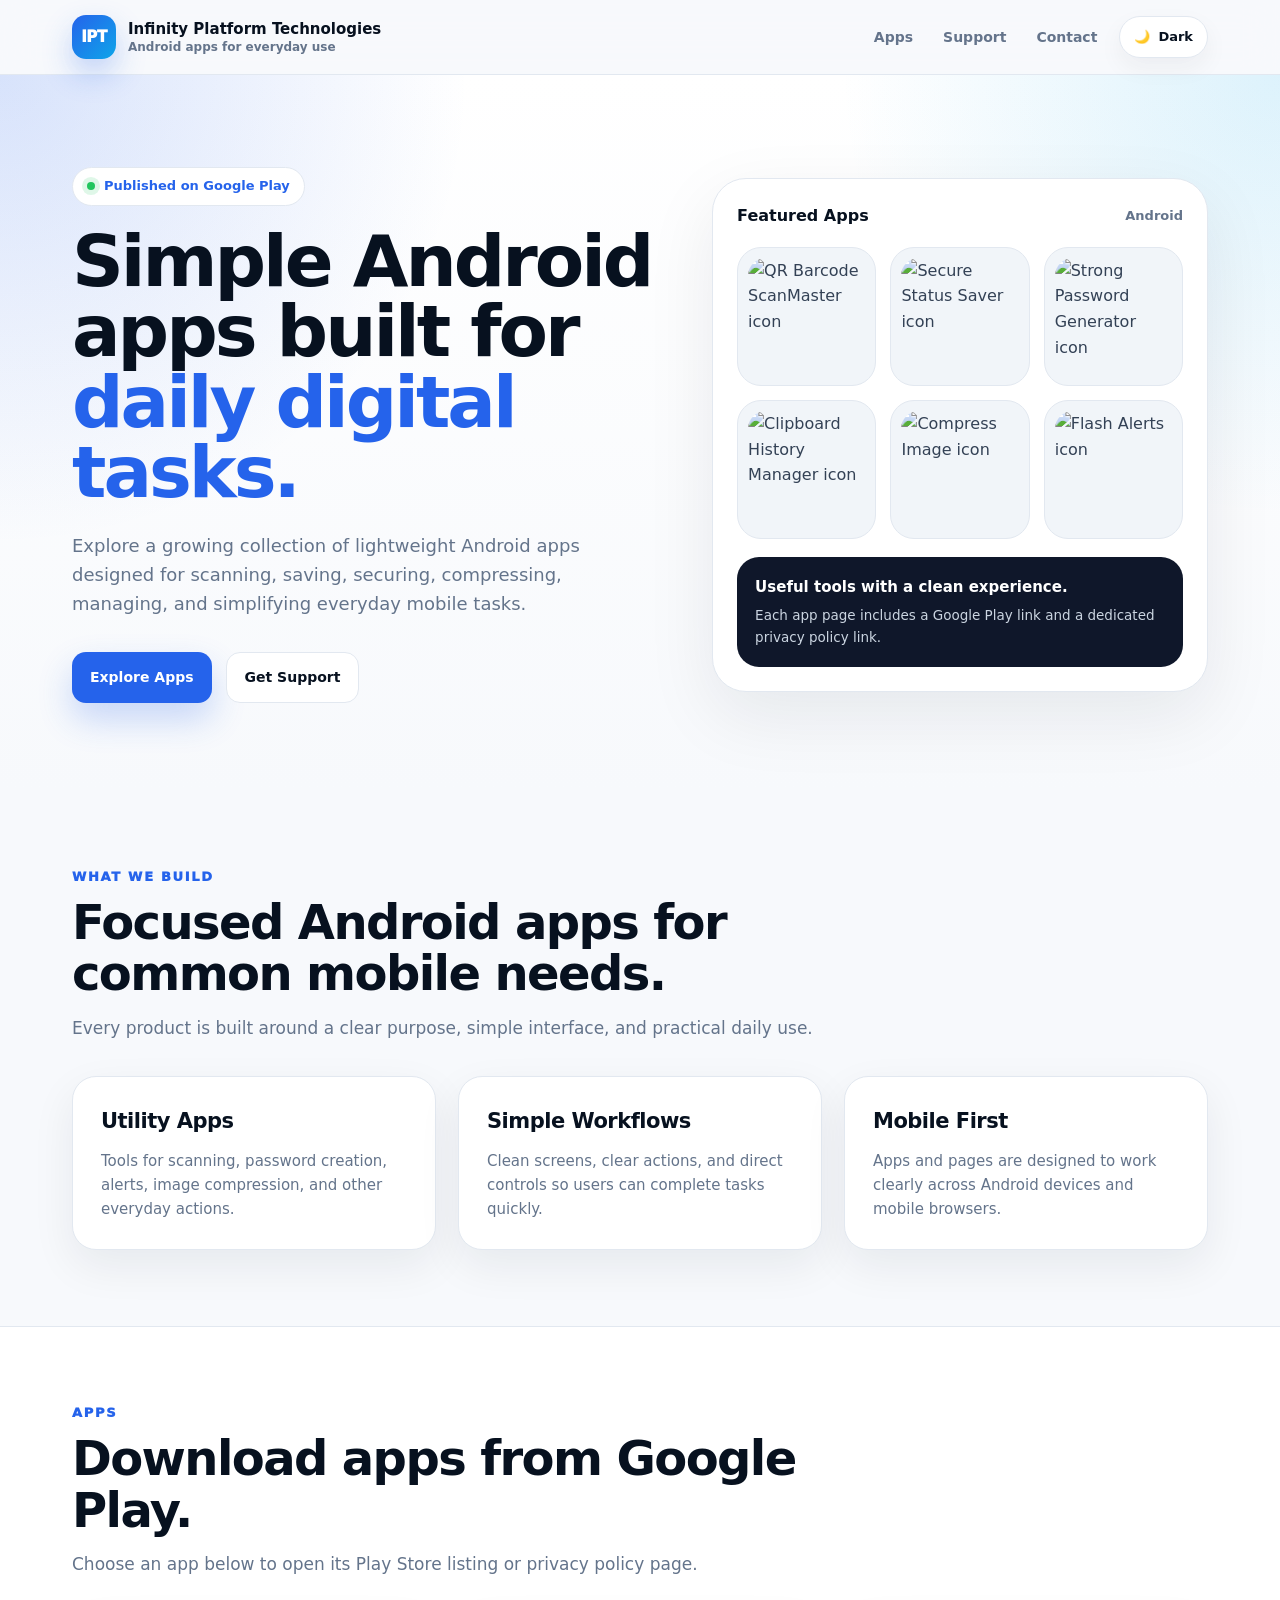
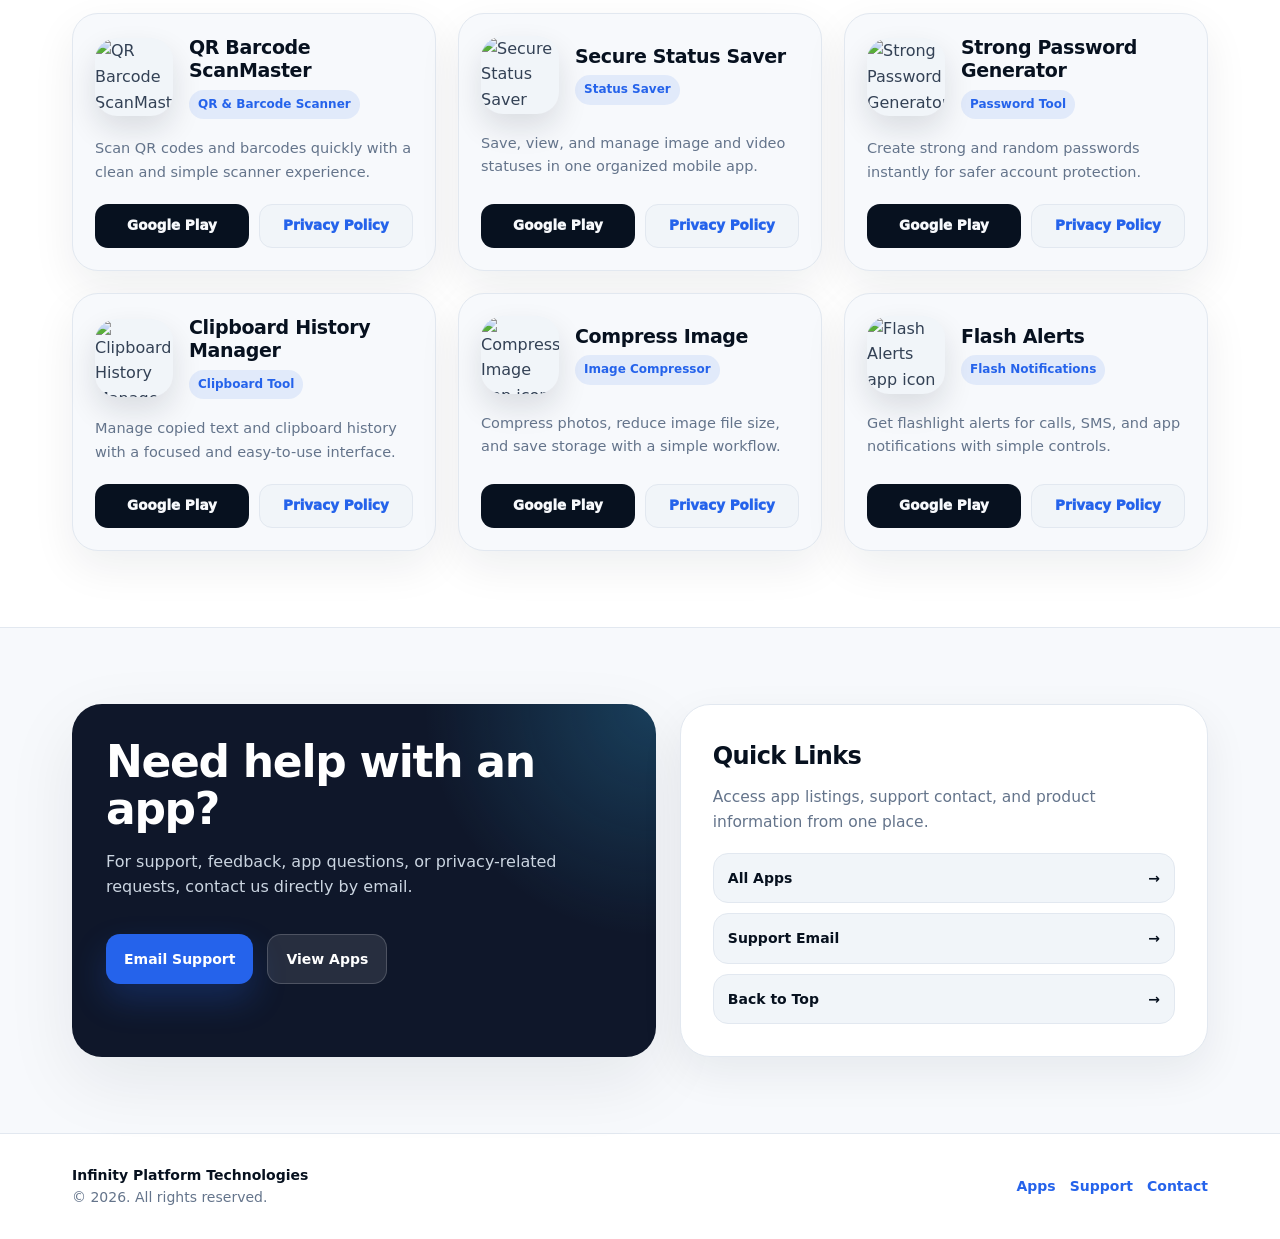
==== commit 258790ce: "Update index.html" ====
--- a/index.html
+++ b/index.html
@@ -1,6 +1,5 @@
-```html
 <!DOCTYPE html>
-<html lang="en">
+<html lang="en" data-theme="light">
 <head>
   <meta charset="UTF-8" />
   <meta name="viewport" content="width=device-width, initial-scale=1.0" />
@@ -9,7 +8,7 @@
 
   <meta
     name="description"
-    content="Infinity Platform Technologies builds simple, fast, and privacy-focused Android apps for everyday digital tasks."
+    content="Infinity Platform Technologies builds simple, useful, and reliable Android apps for everyday digital tasks."
   />
 
   <meta name="robots" content="index, follow" />
@@ -17,17 +16,37 @@
 
   <style>
     :root {
-      --bg: #f8fafc;
+      --bg: #f7f9fc;
       --surface: #ffffff;
       --surface-soft: #f1f5f9;
-      --text: #0f172a;
+      --surface-muted: #eef2f7;
+      --heading: #07111f;
+      --text: #334155;
       --muted: #64748b;
       --border: #e2e8f0;
       --primary: #2563eb;
       --primary-dark: #1d4ed8;
-      --success: #16a34a;
+      --primary-soft: rgba(37, 99, 235, 0.10);
+      --dark-panel: #0f172a;
       --shadow: 0 24px 70px rgba(15, 23, 42, 0.08);
-      --radius: 24px;
+      --card-shadow: 0 16px 44px rgba(15, 23, 42, 0.07);
+    }
+
+    html[data-theme="dark"] {
+      --bg: #020617;
+      --surface: #0f172a;
+      --surface-soft: #111827;
+      --surface-muted: #1e293b;
+      --heading: #ffffff;
+      --text: #cbd5e1;
+      --muted: #94a3b8;
+      --border: rgba(148, 163, 184, 0.20);
+      --primary: #38bdf8;
+      --primary-dark: #0ea5e9;
+      --primary-soft: rgba(56, 189, 248, 0.12);
+      --dark-panel: #020617;
+      --shadow: 0 24px 80px rgba(0, 0, 0, 0.42);
+      --card-shadow: 0 18px 55px rgba(0, 0, 0, 0.32);
     }
 
     * {
@@ -40,32 +59,34 @@
 
     body {
       margin: 0;
-      font-family: Inter, ui-sans-serif, system-ui, -apple-system, BlinkMacSystemFont, "Segoe UI", Arial, sans-serif;
-      background:
-        radial-gradient(circle at top left, rgba(37, 99, 235, 0.12), transparent 34%),
-        radial-gradient(circle at top right, rgba(14, 165, 233, 0.12), transparent 30%),
-        var(--bg);
+      font-family: Inter, system-ui, -apple-system, BlinkMacSystemFont, "Segoe UI", Arial, sans-serif;
+      background: var(--bg);
       color: var(--text);
       line-height: 1.6;
+      transition: background 0.25s ease, color 0.25s ease;
     }
 
     a {
       color: inherit;
     }
 
-    .site-header {
+    .topbar {
       position: sticky;
       top: 0;
-      z-index: 20;
-      background: rgba(248, 250, 252, 0.84);
+      z-index: 100;
+      border-bottom: 1px solid var(--border);
+      background: rgba(247, 249, 252, 0.88);
       backdrop-filter: blur(18px);
-      border-bottom: 1px solid rgba(226, 232, 240, 0.8);
+    }
+
+    html[data-theme="dark"] .topbar {
+      background: rgba(2, 6, 23, 0.88);
     }
 
     .nav {
       max-width: 1180px;
       margin: 0 auto;
-      padding: 16px 22px;
+      padding: 15px 22px;
       display: flex;
       align-items: center;
       justify-content: space-between;
@@ -76,57 +97,67 @@
       display: flex;
       align-items: center;
       gap: 12px;
+      min-width: 0;
+      color: var(--heading);
       text-decoration: none;
-      min-width: 0;
     }
 
     .brand-mark {
-      width: 42px;
-      height: 42px;
+      width: 44px;
+      height: 44px;
       border-radius: 14px;
       display: grid;
       place-items: center;
       background: linear-gradient(135deg, #2563eb, #0ea5e9);
       color: #ffffff;
-      font-weight: 800;
-      letter-spacing: -0.5px;
-      box-shadow: 0 12px 30px rgba(37, 99, 235, 0.28);
+      font-size: 15px;
+      font-weight: 950;
+      letter-spacing: -0.4px;
+      box-shadow: 0 14px 30px rgba(37, 99, 235, 0.28);
       flex: 0 0 auto;
     }
 
-    .brand-text {
+    .brand-copy {
       display: flex;
       flex-direction: column;
       line-height: 1.2;
       min-width: 0;
     }
 
-    .brand-text strong {
+    .brand-copy strong {
       font-size: 15px;
-      letter-spacing: -0.2px;
       white-space: nowrap;
       overflow: hidden;
       text-overflow: ellipsis;
     }
 
-    .brand-text span {
+    .brand-copy span {
+      margin-top: 2px;
+      color: var(--muted);
       font-size: 12px;
-      color: var(--muted);
+      font-weight: 650;
+    }
+
+    .nav-actions {
+      display: flex;
+      align-items: center;
+      gap: 10px;
     }
 
     .nav-links {
       display: flex;
       align-items: center;
-      gap: 10px;
+      gap: 6px;
     }
 
     .nav-links a {
       padding: 10px 12px;
       border-radius: 999px;
-      color: #475569;
+      color: var(--muted);
       text-decoration: none;
       font-size: 14px;
-      font-weight: 650;
+      font-weight: 750;
+      transition: background 0.2s ease, color 0.2s ease;
     }
 
     .nav-links a:hover {
@@ -134,42 +165,73 @@
       color: var(--primary);
     }
 
+    .theme-toggle {
+      height: 42px;
+      display: inline-flex;
+      align-items: center;
+      gap: 8px;
+      padding: 0 14px;
+      border: 1px solid var(--border);
+      border-radius: 999px;
+      background: var(--surface);
+      color: var(--heading);
+      cursor: pointer;
+      font: inherit;
+      font-size: 13px;
+      font-weight: 850;
+      box-shadow: 0 10px 25px rgba(15, 23, 42, 0.05);
+    }
+
+    .theme-toggle:hover {
+      background: var(--surface-soft);
+    }
+
     .hero {
+      overflow: hidden;
+      background:
+        radial-gradient(circle at top left, rgba(37, 99, 235, 0.18), transparent 32%),
+        radial-gradient(circle at top right, rgba(14, 165, 233, 0.14), transparent 30%),
+        linear-gradient(180deg, var(--surface), var(--bg));
+    }
+
+    .hero-inner {
       max-width: 1180px;
       margin: 0 auto;
-      padding: 86px 22px 54px;
+      padding: 92px 22px 88px;
       display: grid;
-      grid-template-columns: 1.1fr 0.9fr;
-      align-items: center;
-      gap: 54px;
-    }
-
-    .eyebrow {
+      grid-template-columns: minmax(0, 1.08fr) minmax(340px, 0.92fr);
+      align-items: center;
+      gap: 58px;
+    }
+
+    .label {
       width: fit-content;
       display: inline-flex;
       align-items: center;
-      gap: 8px;
+      gap: 9px;
       margin-bottom: 20px;
-      padding: 8px 13px;
-      border: 1px solid rgba(37, 99, 235, 0.16);
+      padding: 8px 14px;
+      border: 1px solid var(--border);
       border-radius: 999px;
-      background: rgba(37, 99, 235, 0.08);
+      background: var(--surface);
       color: var(--primary);
       font-size: 13px;
-      font-weight: 800;
-    }
-
-    .eyebrow-dot {
+      font-weight: 900;
+    }
+
+    .label::before {
+      content: "";
       width: 8px;
       height: 8px;
-      border-radius: 50%;
-      background: var(--success);
-      box-shadow: 0 0 0 5px rgba(22, 163, 74, 0.14);
+      border-radius: 999px;
+      background: #22c55e;
+      box-shadow: 0 0 0 5px rgba(34, 197, 94, 0.14);
     }
 
     .hero h1 {
+      max-width: 780px;
       margin: 0;
-      max-width: 760px;
+      color: var(--heading);
       font-size: clamp(42px, 6vw, 72px);
       line-height: 0.98;
       letter-spacing: -3px;
@@ -186,7 +248,7 @@
       font-size: 18px;
     }
 
-    .hero-actions {
+    .hero-buttons {
       display: flex;
       flex-wrap: wrap;
       gap: 14px;
@@ -194,16 +256,16 @@
     }
 
     .btn {
-      min-height: 48px;
+      min-height: 50px;
       display: inline-flex;
       align-items: center;
       justify-content: center;
-      gap: 8px;
-      padding: 12px 18px;
+      gap: 9px;
+      padding: 13px 18px;
       border-radius: 14px;
       text-decoration: none;
       font-size: 14px;
-      font-weight: 800;
+      font-weight: 900;
       transition: transform 0.2s ease, box-shadow 0.2s ease, background 0.2s ease;
     }
 
@@ -217,138 +279,157 @@
       box-shadow: 0 16px 34px rgba(37, 99, 235, 0.24);
     }
 
+    html[data-theme="dark"] .btn-primary {
+      color: #020617;
+    }
+
     .btn-primary:hover {
       background: var(--primary-dark);
     }
 
     .btn-secondary {
       background: var(--surface);
-      color: var(--text);
+      color: var(--heading);
       border: 1px solid var(--border);
     }
 
     .btn-secondary:hover {
-      box-shadow: 0 12px 28px rgba(15, 23, 42, 0.08);
-    }
-
-    .hero-panel {
-      position: relative;
-    }
-
-    .phone-card {
-      max-width: 430px;
-      margin-left: auto;
-      padding: 20px;
-      border: 1px solid rgba(226, 232, 240, 0.9);
+      background: var(--surface-soft);
+      box-shadow: 0 14px 30px rgba(15, 23, 42, 0.08);
+    }
+
+    .showcase {
+      padding: 24px;
+      border: 1px solid var(--border);
       border-radius: 34px;
-      background: rgba(255, 255, 255, 0.78);
-      backdrop-filter: blur(20px);
+      background: var(--surface);
       box-shadow: var(--shadow);
     }
 
-    .phone-screen {
-      border-radius: 26px;
-      padding: 22px;
-      background:
-        linear-gradient(180deg, rgba(37, 99, 235, 0.12), transparent 45%),
-        #ffffff;
-      border: 1px solid var(--border);
-    }
-
-    .mini-title {
+    .showcase-head {
       display: flex;
+      align-items: center;
       justify-content: space-between;
-      align-items: center;
       margin-bottom: 18px;
+    }
+
+    .showcase-head strong {
+      color: var(--heading);
+      font-size: 16px;
+    }
+
+    .showcase-head span {
+      color: var(--muted);
       font-size: 13px;
-      color: var(--muted);
-      font-weight: 800;
-    }
-
-    .mini-grid {
+      font-weight: 750;
+    }
+
+    .showcase-grid {
       display: grid;
       grid-template-columns: repeat(3, 1fr);
       gap: 14px;
     }
 
-    .mini-app {
+    .showcase-item {
       aspect-ratio: 1;
+      padding: 10px;
+      border: 1px solid var(--border);
+      border-radius: 24px;
+      background: var(--surface-soft);
+    }
+
+    .showcase-item img {
+      width: 100%;
+      height: 100%;
+      display: block;
+      border-radius: 18px;
+      object-fit: cover;
+    }
+
+    .showcase-message {
+      margin-top: 18px;
+      padding: 18px;
       border-radius: 22px;
-      background: var(--surface-soft);
-      border: 1px solid var(--border);
-      display: grid;
-      place-items: center;
-      overflow: hidden;
-    }
-
-    .mini-app img {
-      width: 72%;
-      height: 72%;
-      object-fit: cover;
-      border-radius: 18px;
-    }
-
-    .stats {
-      display: grid;
-      grid-template-columns: repeat(3, 1fr);
-      gap: 16px;
-      max-width: 1180px;
-      margin: 0 auto;
-      padding: 0 22px 58px;
-    }
-
-    .stat {
-      padding: 20px;
-      border: 1px solid var(--border);
-      border-radius: 20px;
-      background: rgba(255, 255, 255, 0.76);
-      box-shadow: 0 14px 40px rgba(15, 23, 42, 0.05);
-    }
-
-    .stat strong {
+      background: var(--dark-panel);
+      color: #ffffff;
+    }
+
+    .showcase-message strong {
       display: block;
-      font-size: 26px;
-      letter-spacing: -1px;
-    }
-
-    .stat span {
-      display: block;
-      margin-top: 4px;
-      color: var(--muted);
-      font-size: 14px;
+      font-size: 15px;
+    }
+
+    .showcase-message p {
+      margin: 6px 0 0;
+      color: #cbd5e1;
+      font-size: 13.5px;
     }
 
     .section {
       max-width: 1180px;
       margin: 0 auto;
-      padding: 54px 22px;
+      padding: 76px 22px;
     }
 
     .section-head {
-      max-width: 720px;
-      margin-bottom: 30px;
-    }
-
-    .section-kicker {
-      margin-bottom: 8px;
+      max-width: 780px;
+      margin-bottom: 34px;
+    }
+
+    .section-label {
+      margin-bottom: 9px;
       color: var(--primary);
       font-size: 13px;
-      font-weight: 900;
+      font-weight: 950;
       text-transform: uppercase;
-      letter-spacing: 0.12em;
+      letter-spacing: 0.13em;
     }
 
     .section-head h2 {
       margin: 0;
-      font-size: clamp(30px, 4vw, 46px);
-      line-height: 1.1;
-      letter-spacing: -1.5px;
+      color: var(--heading);
+      font-size: clamp(32px, 4vw, 48px);
+      line-height: 1.08;
+      letter-spacing: -1.6px;
     }
 
     .section-head p {
-      margin: 14px 0 0;
+      margin: 15px 0 0;
       color: var(--muted);
       font-size: 17px;
+    }
+
+    .intro-grid {
+      display: grid;
+      grid-template-columns: repeat(3, 1fr);
+      gap: 22px;
+    }
+
+    .intro-card {
+      padding: 28px;
+      border: 1px solid var(--border);
+      border-radius: 24px;
+      background: var(--surface);
+      box-shadow: var(--card-shadow);
+    }
+
+    .intro-card h3 {
+      margin: 0 0 10px;
+      color: var(--heading);
+      font-size: 21px;
+      letter-spacing: -0.5px;
+    }
+
+    .intro-card p {
+      margin: 0;
+      color: var(--muted);
+      font-size: 15px;
+    }
+
+    .apps-wrap {
+      background: var(--surface);
+      border-top: 1px solid var(--border);
+      border-bottom: 1px solid var(--border);
     }
 
     .apps-grid {
@@ -358,41 +439,31 @@
     }
 
     .app-card {
-      position: relative;
+      display: flex;
+      flex-direction: column;
       min-height: 100%;
       padding: 22px;
       border: 1px solid var(--border);
-      border-radius: var(--radius);
-      background: rgba(255, 255, 255, 0.88);
-      box-shadow: 0 18px 55px rgba(15, 23, 42, 0.06);
-      overflow: hidden;
+      border-radius: 26px;
+      background: var(--bg);
+      box-shadow: var(--card-shadow);
       transition: transform 0.22s ease, box-shadow 0.22s ease, border-color 0.22s ease;
     }
 
-    .app-card::before {
-      content: "";
-      position: absolute;
-      inset: 0 0 auto 0;
-      height: 4px;
-      background: linear-gradient(90deg, #2563eb, #0ea5e9);
-      opacity: 0;
-      transition: opacity 0.22s ease;
+    html[data-theme="dark"] .app-card {
+      background: #0b1220;
     }
 
     .app-card:hover {
       transform: translateY(-6px);
-      border-color: rgba(37, 99, 235, 0.26);
-      box-shadow: 0 28px 80px rgba(15, 23, 42, 0.1);
-    }
-
-    .app-card:hover::before {
-      opacity: 1;
+      border-color: var(--primary);
+      box-shadow: var(--shadow);
     }
 
     .app-header {
       display: flex;
       align-items: center;
-      gap: 15px;
+      gap: 16px;
       margin-bottom: 18px;
     }
 
@@ -412,7 +483,7 @@
 
     .app-info h3 {
       margin: 0;
-      color: var(--text);
+      color: var(--heading);
       font-size: 19px;
       line-height: 1.25;
       letter-spacing: -0.35px;
@@ -423,15 +494,15 @@
       margin-top: 7px;
       padding: 5px 9px;
       border-radius: 999px;
-      background: var(--surface-soft);
-      color: var(--muted);
+      background: var(--primary-soft);
+      color: var(--primary);
       font-size: 12px;
-      font-weight: 800;
+      font-weight: 900;
     }
 
     .app-card p {
-      min-height: 68px;
-      margin: 0 0 18px;
+      flex: 1;
+      margin: 0 0 20px;
       color: var(--muted);
       font-size: 14.5px;
     }
@@ -440,7 +511,7 @@
       display: grid;
       grid-template-columns: 1fr 1fr;
       gap: 10px;
-      margin-top: 18px;
+      margin-top: auto;
     }
 
     .store-btn,
@@ -452,144 +523,145 @@
       border-radius: 13px;
       text-decoration: none;
       font-size: 13.5px;
-      font-weight: 900;
+      font-weight: 950;
+      transition: background 0.2s ease, transform 0.2s ease;
+    }
+
+    .store-btn:hover,
+    .policy-btn:hover {
+      transform: translateY(-1px);
     }
 
     .store-btn {
-      background: #111827;
-      color: #ffffff;
-    }
-
-    .store-btn:hover {
-      background: #020617;
+      background: var(--heading);
+      color: var(--bg);
     }
 
     .policy-btn {
-      background: #ffffff;
+      background: var(--surface-soft);
       color: var(--primary);
       border: 1px solid var(--border);
     }
 
     .policy-btn:hover {
-      background: #eff6ff;
-      border-color: rgba(37, 99, 235, 0.25);
-    }
-
-    .feature-strip {
+      background: var(--surface);
+    }
+
+    .support-grid {
       display: grid;
-      grid-template-columns: repeat(3, 1fr);
-      gap: 18px;
-      margin-top: 26px;
-    }
-
-    .feature {
-      padding: 22px;
-      border-radius: 22px;
-      background: #0f172a;
-      color: #ffffff;
-      overflow: hidden;
-      position: relative;
-    }
-
-    .feature::after {
-      content: "";
-      position: absolute;
-      width: 120px;
-      height: 120px;
-      right: -50px;
-      top: -50px;
-      border-radius: 50%;
-      background: rgba(56, 189, 248, 0.22);
-    }
-
-    .feature strong {
-      display: block;
-      margin-bottom: 6px;
-      font-size: 17px;
-    }
-
-    .feature span {
-      color: #cbd5e1;
-      font-size: 14px;
-    }
-
-    .about-card {
-      display: grid;
-      grid-template-columns: 1fr 0.8fr;
-      gap: 34px;
-      align-items: center;
+      grid-template-columns: 1.05fr 0.95fr;
+      gap: 24px;
+      align-items: stretch;
+    }
+
+    .support-main {
       padding: 34px;
       border-radius: 30px;
-      background: #0f172a;
+      background:
+        radial-gradient(circle at top right, rgba(56, 189, 248, 0.24), transparent 34%),
+        #0f172a;
       color: #ffffff;
       box-shadow: var(--shadow);
-      overflow: hidden;
-      position: relative;
-    }
-
-    .about-card::after {
-      content: "";
-      position: absolute;
-      right: -120px;
-      bottom: -120px;
-      width: 320px;
-      height: 320px;
-      border-radius: 50%;
-      background: rgba(37, 99, 235, 0.3);
-    }
-
-    .about-card h2 {
+    }
+
+    .support-main h2 {
       margin: 0;
-      font-size: clamp(28px, 4vw, 42px);
-      line-height: 1.1;
-      letter-spacing: -1px;
-    }
-
-    .about-card p {
+      color: #ffffff;
+      font-size: clamp(30px, 4vw, 44px);
+      line-height: 1.08;
+      letter-spacing: -1.3px;
+    }
+
+    .support-main p {
       margin: 16px 0 0;
       color: #cbd5e1;
       font-size: 16px;
     }
 
-    .about-list {
-      position: relative;
-      z-index: 1;
+    .support-main .btn-secondary {
+      background: rgba(255, 255, 255, 0.10);
+      color: #ffffff;
+      border-color: rgba(255, 255, 255, 0.18);
+    }
+
+    .links-panel {
+      padding: 32px;
+      border: 1px solid var(--border);
+      border-radius: 30px;
+      background: var(--surface);
+      box-shadow: var(--card-shadow);
+    }
+
+    .links-panel h3 {
+      margin: 0 0 10px;
+      color: var(--heading);
+      font-size: 24px;
+      letter-spacing: -0.6px;
+    }
+
+    .links-panel p {
+      margin: 0 0 18px;
+      color: var(--muted);
+      font-size: 15.5px;
+    }
+
+    .quick-links {
       display: grid;
-      gap: 12px;
-    }
-
-    .about-list div {
-      padding: 14px 16px;
-      border: 1px solid rgba(255, 255, 255, 0.1);
-      border-radius: 16px;
-      background: rgba(255, 255, 255, 0.06);
-      color: #e2e8f0;
+      gap: 10px;
+    }
+
+    .quick-links a {
+      display: flex;
+      align-items: center;
+      justify-content: space-between;
+      padding: 13px 14px;
+      border: 1px solid var(--border);
+      border-radius: 15px;
+      background: var(--surface-soft);
+      color: var(--heading);
+      text-decoration: none;
       font-size: 14px;
-      font-weight: 750;
+      font-weight: 850;
+    }
+
+    .quick-links a:hover {
+      color: var(--primary);
+      border-color: var(--primary);
     }
 
     .footer {
-      margin-top: 50px;
       border-top: 1px solid var(--border);
-      background: #ffffff;
+      background: var(--surface);
     }
 
     .footer-inner {
       max-width: 1180px;
       margin: 0 auto;
-      padding: 28px 22px;
-      display: flex;
-      justify-content: space-between;
-      align-items: center;
+      padding: 30px 22px;
+      display: grid;
+      grid-template-columns: 1fr auto;
       gap: 18px;
+      align-items: center;
       color: var(--muted);
       font-size: 14px;
+    }
+
+    .footer-brand {
+      color: var(--heading);
+      font-weight: 900;
+    }
+
+    .footer-links {
+      display: flex;
+      flex-wrap: wrap;
+      gap: 14px;
+      justify-content: flex-end;
     }
 
     .footer a {
       color: var(--primary);
       text-decoration: none;
-      font-weight: 800;
+      font-weight: 900;
     }
 
     .footer a:hover {
@@ -597,22 +669,17 @@
     }
 
     @media (max-width: 980px) {
-      .hero {
+      .hero-inner,
+      .support-grid {
         grid-template-columns: 1fr;
-        padding-top: 58px;
-      }
-
-      .phone-card {
-        margin: 0;
-        max-width: 100%;
+      }
+
+      .intro-grid {
+        grid-template-columns: 1fr;
       }
 
       .apps-grid {
         grid-template-columns: repeat(2, 1fr);
-      }
-
-      .about-card {
-        grid-template-columns: 1fr;
       }
     }
 
@@ -622,18 +689,34 @@
         flex-direction: column;
       }
 
+      .nav-actions {
+        width: 100%;
+        justify-content: space-between;
+      }
+
       .nav-links {
-        width: 100%;
         overflow-x: auto;
-        padding-bottom: 4px;
+        white-space: nowrap;
+      }
+
+      .hero-inner {
+        padding-top: 54px;
+        padding-bottom: 62px;
+        gap: 36px;
       }
 
       .hero h1 {
         letter-spacing: -2px;
       }
 
-      .stats,
-      .feature-strip,
+      .hero-buttons {
+        flex-direction: column;
+      }
+
+      .btn {
+        width: 100%;
+      }
+
       .apps-grid {
         grid-template-columns: 1fr;
       }
@@ -642,9 +725,20 @@
         grid-template-columns: 1fr;
       }
 
+      .showcase-grid {
+        gap: 10px;
+      }
+
+      .section {
+        padding: 58px 18px;
+      }
+
       .footer-inner {
-        align-items: flex-start;
-        flex-direction: column;
+        grid-template-columns: 1fr;
+      }
+
+      .footer-links {
+        justify-content: flex-start;
       }
     }
   </style>
@@ -652,21 +746,28 @@
 
 <body>
 
-  <header class="site-header">
+  <header class="topbar">
     <nav class="nav">
       <a class="brand" href="/">
-        <div class="brand-mark">IP</div>
-        <div class="brand-text">
+        <div class="brand-mark">IPT</div>
+
+        <div class="brand-copy">
           <strong>Infinity Platform Technologies</strong>
           <span>Android apps for everyday use</span>
         </div>
       </a>
 
-      <div class="nav-links">
-        <a href="#apps">Apps</a>
-        <a href="#privacy">Privacy</a>
-        <a href="#about">About</a>
-        <a href="mailto:infinityplatformtechnologies@gmail.com">Contact</a>
+      <div class="nav-actions">
+        <div class="nav-links">
+          <a href="#apps">Apps</a>
+          <a href="#support">Support</a>
+          <a href="mailto:infinityplatformtechnologies@gmail.com">Contact</a>
+        </div>
+
+        <button class="theme-toggle" id="themeToggle" type="button" aria-label="Switch theme">
+          <span id="themeIcon">🌙</span>
+          <span id="themeText">Dark</span>
+        </button>
       </div>
     </nav>
   </header>
@@ -674,377 +775,326 @@
   <main>
 
     <section class="hero">
-      <div>
-        <div class="eyebrow">
-          <span class="eyebrow-dot"></span>
-          Published Android Apps
+      <div class="hero-inner">
+        <div>
+          <div class="label">Published on Google Play</div>
+
+          <h1>
+            Simple Android apps built for <span>daily digital tasks.</span>
+          </h1>
+
+          <p>
+            Explore a growing collection of lightweight Android apps designed for scanning,
+            saving, securing, compressing, managing, and simplifying everyday mobile tasks.
+          </p>
+
+          <div class="hero-buttons">
+            <a class="btn btn-primary" href="#apps">Explore Apps</a>
+            <a class="btn btn-secondary" href="#support">Get Support</a>
+          </div>
         </div>
 
-        <h1>
-          Useful Android apps built for <span>speed, simplicity, and privacy.</span>
-        </h1>
-
-        <p>
-          Infinity Platform Technologies creates lightweight mobile apps that help users scan codes,
-          save statuses, manage clipboard content, compress images, receive flash alerts, and use
-          practical digital tools without unnecessary complexity.
-        </p>
-
-        <div class="hero-actions">
-          <a class="btn btn-primary" href="#apps">View Our Apps</a>
-          <a class="btn btn-secondary" href="mailto:infinityplatformtechnologies@gmail.com">Contact Developer</a>
-        </div>
-      </div>
-
-      <div class="hero-panel">
-        <div class="phone-card">
-          <div class="phone-screen">
-            <div class="mini-title">
-              <span>Infinity Apps</span>
-              <span>Google Play</span>
-            </div>
-
-            <div class="mini-grid">
-              <div class="mini-app">
-                <img src="/qr-barcode-scanmaster/icon-512.png" width="512" height="512" alt="QR Barcode ScanMaster icon" />
-              </div>
-
-              <div class="mini-app">
-                <img src="/secure-status-saver/icon-512.png" width="512" height="512" alt="Secure Status Saver icon" />
-              </div>
-
-              <div class="mini-app">
-                <img src="/strong-password-generator/icon-512.png" width="512" height="512" alt="Strong Password Generator icon" />
-              </div>
-
-              <div class="mini-app">
-                <img src="/clipboard-history-manager/icon-512.png" width="512" height="512" alt="Clipboard History Manager icon" />
-              </div>
-
-              <div class="mini-app">
-                <img src="/compress-image/icon-512.png" width="512" height="512" alt="Compress Image icon" />
-              </div>
-
-              <div class="mini-app">
-                <img src="/flash-alerts/icon-512.png" width="512" height="512" alt="Flash Alerts icon" />
-              </div>
-            </div>
+        <div class="showcase">
+          <div class="showcase-head">
+            <strong>Featured Apps</strong>
+            <span>Android</span>
+          </div>
+
+          <div class="showcase-grid">
+            <div class="showcase-item">
+              <img src="/qr-barcode-scanmaster/icon-512.png" width="512" height="512" alt="QR Barcode ScanMaster icon" />
+            </div>
+
+            <div class="showcase-item">
+              <img src="/secure-status-saver/icon-512.png" width="512" height="512" alt="Secure Status Saver icon" />
+            </div>
+
+            <div class="showcase-item">
+              <img src="/strong-password-generator/icon-512.png" width="512" height="512" alt="Strong Password Generator icon" />
+            </div>
+
+            <div class="showcase-item">
+              <img src="/clipboard-history-manager/icon-512.png" width="512" height="512" alt="Clipboard History Manager icon" />
+            </div>
+
+            <div class="showcase-item">
+              <img src="/compress-image/icon-512.png" width="512" height="512" alt="Compress Image icon" />
+            </div>
+
+            <div class="showcase-item">
+              <img src="/flash-alerts/icon-512.png" width="512" height="512" alt="Flash Alerts icon" />
+            </div>
+          </div>
+
+          <div class="showcase-message">
+            <strong>Useful tools with a clean experience.</strong>
+            <p>
+              Each app page includes a Google Play link and a dedicated privacy policy link.
+            </p>
           </div>
         </div>
       </div>
     </section>
 
-    <section class="stats">
-      <div class="stat">
-        <strong>6</strong>
-        <span>Android apps listed</span>
-      </div>
-
-      <div class="stat">
-        <strong>512×512</strong>
-        <span>Optimized app icon support</span>
-      </div>
-
-      <div class="stat">
-        <strong>Privacy</strong>
-        <span>Dedicated policy page for every app</span>
-      </div>
-    </section>
-
-    <section id="apps" class="section">
+    <section class="section">
       <div class="section-head">
-        <div class="section-kicker">Our Apps</div>
-        <h2>Download from Google Play or view each app privacy policy.</h2>
+        <div class="section-label">What We Build</div>
+        <h2>Focused Android apps for common mobile needs.</h2>
         <p>
-          Every app card includes the app icon, app purpose, Google Play link, and direct privacy policy link.
+          Every product is built around a clear purpose, simple interface, and practical daily use.
         </p>
       </div>
 
-      <div class="apps-grid">
-
-        <article class="app-card">
-          <div class="app-header">
-            <img
-              class="app-icon"
-              src="/qr-barcode-scanmaster/icon-512.png"
-              width="512"
-              height="512"
-              alt="QR Barcode ScanMaster app icon"
-              loading="lazy"
-            />
-
-            <div class="app-info">
-              <h3>QR Barcode ScanMaster</h3>
-              <span>QR & Barcode Scanner</span>
-            </div>
-          </div>
-
+      <div class="intro-grid">
+        <div class="intro-card">
+          <h3>Utility Apps</h3>
           <p>
-            Scan QR codes and barcodes quickly with a clean and simple scanner experience.
+            Tools for scanning, password creation, alerts, image compression, and other everyday actions.
           </p>
-
-          <div class="app-actions">
-            <a
-              class="store-btn"
-              href="https://play.google.com/store/apps/details?id=com.qrbarcodescanmaster.app"
-              target="_blank"
-              rel="noopener noreferrer"
-            >
-              Google Play
-            </a>
-
-            <a class="policy-btn" href="/qr-barcode-scanmaster/privacy-policy.html">
-              Privacy Policy
-            </a>
-          </div>
-        </article>
-
-        <article class="app-card">
-          <div class="app-header">
-            <img
-              class="app-icon"
-              src="/secure-status-saver/icon-512.png"
-              width="512"
-              height="512"
-              alt="Secure Status Saver app icon"
-              loading="lazy"
-            />
-
-            <div class="app-info">
-              <h3>Secure Status Saver</h3>
-              <span>Status Saver</span>
-            </div>
-          </div>
-
+        </div>
+
+        <div class="intro-card">
+          <h3>Simple Workflows</h3>
           <p>
-            Save, view, and manage image and video statuses in a simple organized app.
+            Clean screens, clear actions, and direct controls so users can complete tasks quickly.
           </p>
-
-          <div class="app-actions">
-            <a
-              class="store-btn"
-              href="https://play.google.com/store/apps/details?id=com.securestatussaver.app"
-              target="_blank"
-              rel="noopener noreferrer"
-            >
-              Google Play
-            </a>
-
-            <a class="policy-btn" href="/secure-status-saver/privacy-policy.html">
-              Privacy Policy
-            </a>
-          </div>
-        </article>
-
-        <article class="app-card">
-          <div class="app-header">
-            <img
-              class="app-icon"
-              src="/strong-password-generator/icon-512.png"
-              width="512"
-              height="512"
-              alt="Strong Password Generator app icon"
-              loading="lazy"
-            />
-
-            <div class="app-info">
-              <h3>Strong Password Generator</h3>
-              <span>Password Tool</span>
-            </div>
-          </div>
-
+        </div>
+
+        <div class="intro-card">
+          <h3>Mobile First</h3>
           <p>
-            Generate strong and random passwords instantly for safer account protection.
+            Apps and pages are designed to work clearly across Android devices and mobile browsers.
           </p>
-
-          <div class="app-actions">
-            <a
-              class="store-btn"
-              href="https://play.google.com/store/apps/details?id=com.strongpasswordgenerator.app"
-              target="_blank"
-              rel="noopener noreferrer"
-            >
-              Google Play
-            </a>
-
-            <a class="policy-btn" href="/strong-password-generator/privacy-policy.html">
-              Privacy Policy
-            </a>
-          </div>
-        </article>
-
-        <article class="app-card">
-          <div class="app-header">
-            <img
-              class="app-icon"
-              src="/clipboard-history-manager/icon-512.png"
-              width="512"
-              height="512"
-              alt="Clipboard History Manager app icon"
-              loading="lazy"
-            />
-
-            <div class="app-info">
-              <h3>Clipboard History Manager</h3>
-              <span>Clipboard Tool</span>
-            </div>
-          </div>
-
-          <p>
-            Manage copied text and clipboard history with a focused and easy-to-use interface.
-          </p>
-
-          <div class="app-actions">
-            <a
-              class="store-btn"
-              href="https://play.google.com/store/apps/details?id=com.clipboardhistorymanager.app"
-              target="_blank"
-              rel="noopener noreferrer"
-            >
-              Google Play
-            </a>
-
-            <a class="policy-btn" href="/clipboard-history-manager/privacy-policy.html">
-              Privacy Policy
-            </a>
-          </div>
-        </article>
-
-        <article class="app-card">
-          <div class="app-header">
-            <img
-              class="app-icon"
-              src="/compress-image/icon-512.png"
-              width="512"
-              height="512"
-              alt="Compress Image app icon"
-              loading="lazy"
-            />
-
-            <div class="app-info">
-              <h3>Compress Image</h3>
-              <span>Image Compressor</span>
-            </div>
-          </div>
-
-          <p>
-            Compress photos, reduce image size, and save storage while keeping the process simple.
-          </p>
-
-          <div class="app-actions">
-            <a
-              class="store-btn"
-              href="https://play.google.com/store/apps/details?id=com.compressimage.app"
-              target="_blank"
-              rel="noopener noreferrer"
-            >
-              Google Play
-            </a>
-
-            <a class="policy-btn" href="/compress-image/privacy-policy.html">
-              Privacy Policy
-            </a>
-          </div>
-        </article>
-
-        <article class="app-card">
-          <div class="app-header">
-            <img
-              class="app-icon"
-              src="/flash-alerts/icon-512.png"
-              width="512"
-              height="512"
-              alt="Flash Alerts app icon"
-              loading="lazy"
-            />
-
-            <div class="app-info">
-              <h3>Flash Alerts</h3>
-              <span>Flash Notifications</span>
-            </div>
-          </div>
-
-          <p>
-            Get flashlight alerts for calls, SMS, and app notifications with simple controls.
-          </p>
-
-          <div class="app-actions">
-            <a
-              class="store-btn"
-              href="https://play.google.com/store/apps/details?id=com.flashalert.app"
-              target="_blank"
-              rel="noopener noreferrer"
-            >
-              Google Play
-            </a>
-
-            <a class="policy-btn" href="/flash-alerts/privacy-policy.html">
-              Privacy Policy
-            </a>
-          </div>
-        </article>
-
-      </div>
-
-      <div id="privacy" class="feature-strip">
-        <div class="feature">
-          <strong>Clear privacy pages</strong>
-          <span>Each app has a separate privacy policy page for better transparency.</span>
-        </div>
-
-        <div class="feature">
-          <strong>Lightweight apps</strong>
-          <span>Built for practical daily use without unnecessary complicated features.</span>
-        </div>
-
-        <div class="feature">
-          <strong>Android focused</strong>
-          <span>Designed and published for Android users through Google Play.</span>
         </div>
       </div>
     </section>
 
-    <section id="about" class="section">
-      <div class="about-card">
-        <div>
-          <h2>Built by Infinity Platform Technologies.</h2>
+    <section id="apps" class="apps-wrap">
+      <div class="section">
+        <div class="section-head">
+          <div class="section-label">Apps</div>
+          <h2>Download apps from Google Play.</h2>
           <p>
-            We create focused Android applications for common digital needs. Our goal is to keep
-            every product clean, useful, fast, and easy for users to understand.
+            Choose an app below to open its Play Store listing or privacy policy page.
           </p>
-
-          <div class="hero-actions">
-            <a class="btn btn-primary" href="#apps">Explore Apps</a>
-            <a class="btn btn-secondary" href="mailto:infinityplatformtechnologies@gmail.com">Email Us</a>
-          </div>
         </div>
 
-        <div class="about-list">
-          <div>Simple app experiences</div>
-          <div>Dedicated privacy policy links</div>
-          <div>Fast loading landing page</div>
-          <div>Responsive design for mobile and desktop</div>
+        <div class="apps-grid">
+
+          <article class="app-card">
+            <div class="app-header">
+              <img class="app-icon" src="/qr-barcode-scanmaster/icon-512.png" width="512" height="512" alt="QR Barcode ScanMaster app icon" loading="lazy" />
+
+              <div class="app-info">
+                <h3>QR Barcode ScanMaster</h3>
+                <span>QR & Barcode Scanner</span>
+              </div>
+            </div>
+
+            <p>
+              Scan QR codes and barcodes quickly with a clean and simple scanner experience.
+            </p>
+
+            <div class="app-actions">
+              <a class="store-btn" href="https://play.google.com/store/apps/details?id=com.qrbarcodescanmaster.app" target="_blank" rel="noopener noreferrer">Google Play</a>
+              <a class="policy-btn" href="/qr-barcode-scanmaster/privacy-policy.html">Privacy Policy</a>
+            </div>
+          </article>
+
+          <article class="app-card">
+            <div class="app-header">
+              <img class="app-icon" src="/secure-status-saver/icon-512.png" width="512" height="512" alt="Secure Status Saver app icon" loading="lazy" />
+
+              <div class="app-info">
+                <h3>Secure Status Saver</h3>
+                <span>Status Saver</span>
+              </div>
+            </div>
+
+            <p>
+              Save, view, and manage image and video statuses in one organized mobile app.
+            </p>
+
+            <div class="app-actions">
+              <a class="store-btn" href="https://play.google.com/store/apps/details?id=com.securestatussaver.app" target="_blank" rel="noopener noreferrer">Google Play</a>
+              <a class="policy-btn" href="/secure-status-saver/privacy-policy.html">Privacy Policy</a>
+            </div>
+          </article>
+
+          <article class="app-card">
+            <div class="app-header">
+              <img class="app-icon" src="/strong-password-generator/icon-512.png" width="512" height="512" alt="Strong Password Generator app icon" loading="lazy" />
+
+              <div class="app-info">
+                <h3>Strong Password Generator</h3>
+                <span>Password Tool</span>
+              </div>
+            </div>
+
+            <p>
+              Create strong and random passwords instantly for safer account protection.
+            </p>
+
+            <div class="app-actions">
+              <a class="store-btn" href="https://play.google.com/store/apps/details?id=com.strongpasswordgenerator.app" target="_blank" rel="noopener noreferrer">Google Play</a>
+              <a class="policy-btn" href="/strong-password-generator/privacy-policy.html">Privacy Policy</a>
+            </div>
+          </article>
+
+          <article class="app-card">
+            <div class="app-header">
+              <img class="app-icon" src="/clipboard-history-manager/icon-512.png" width="512" height="512" alt="Clipboard History Manager app icon" loading="lazy" />
+
+              <div class="app-info">
+                <h3>Clipboard History Manager</h3>
+                <span>Clipboard Tool</span>
+              </div>
+            </div>
+
+            <p>
+              Manage copied text and clipboard history with a focused and easy-to-use interface.
+            </p>
+
+            <div class="app-actions">
+              <a class="store-btn" href="https://play.google.com/store/apps/details?id=com.clipboardhistorymanager.app" target="_blank" rel="noopener noreferrer">Google Play</a>
+              <a class="policy-btn" href="/clipboard-history-manager/privacy-policy.html">Privacy Policy</a>
+            </div>
+          </article>
+
+          <article class="app-card">
+            <div class="app-header">
+              <img class="app-icon" src="/compress-image/icon-512.png" width="512" height="512" alt="Compress Image app icon" loading="lazy" />
+
+              <div class="app-info">
+                <h3>Compress Image</h3>
+                <span>Image Compressor</span>
+              </div>
+            </div>
+
+            <p>
+              Compress photos, reduce image file size, and save storage with a simple workflow.
+            </p>
+
+            <div class="app-actions">
+              <a class="store-btn" href="https://play.google.com/store/apps/details?id=com.compressimage.app" target="_blank" rel="noopener noreferrer">Google Play</a>
+              <a class="policy-btn" href="/compress-image/privacy-policy.html">Privacy Policy</a>
+            </div>
+          </article>
+
+          <article class="app-card">
+            <div class="app-header">
+              <img class="app-icon" src="/flash-alerts/icon-512.png" width="512" height="512" alt="Flash Alerts app icon" loading="lazy" />
+
+              <div class="app-info">
+                <h3>Flash Alerts</h3>
+                <span>Flash Notifications</span>
+              </div>
+            </div>
+
+            <p>
+              Get flashlight alerts for calls, SMS, and app notifications with simple controls.
+            </p>
+
+            <div class="app-actions">
+              <a class="store-btn" href="https://play.google.com/store/apps/details?id=com.flashalert.app" target="_blank" rel="noopener noreferrer">Google Play</a>
+              <a class="policy-btn" href="/flash-alerts/privacy-policy.html">Privacy Policy</a>
+            </div>
+          </article>
+
         </div>
       </div>
     </section>
 
+    <section id="support" class="section">
+      <div class="support-grid">
+        <div class="support-main">
+          <h2>Need help with an app?</h2>
+
+          <p>
+            For support, feedback, app questions, or privacy-related requests, contact us directly by email.
+          </p>
+
+          <div class="hero-buttons">
+            <a class="btn btn-primary" href="mailto:infinityplatformtechnologies@gmail.com">Email Support</a>
+            <a class="btn btn-secondary" href="#apps">View Apps</a>
+          </div>
+        </div>
+
+        <div class="links-panel">
+          <h3>Quick Links</h3>
+
+          <p>
+            Access app listings, support contact, and product information from one place.
+          </p>
+
+          <div class="quick-links">
+            <a href="#apps">
+              <span>All Apps</span>
+              <span>→</span>
+            </a>
+
+            <a href="mailto:infinityplatformtechnologies@gmail.com">
+              <span>Support Email</span>
+              <span>→</span>
+            </a>
+
+            <a href="#top">
+              <span>Back to Top</span>
+              <span>→</span>
+            </a>
+          </div>
+        </div>
+      </div>
+    </section>
+
   </main>
 
   <footer class="footer">
     <div class="footer-inner">
       <div>
-        © 2026 Infinity Platform Technologies. All rights reserved.
+        <div class="footer-brand">Infinity Platform Technologies</div>
+        <div>© 2026. All rights reserved.</div>
       </div>
 
-      <div>
-        Contact:
-        <a href="mailto:infinityplatformtechnologies@gmail.com">
-          infinityplatformtechnologies@gmail.com
-        </a>
+      <div class="footer-links">
+        <a href="#apps">Apps</a>
+        <a href="#support">Support</a>
+        <a href="mailto:infinityplatformtechnologies@gmail.com">Contact</a>
       </div>
     </div>
   </footer>
 
+  <script>
+    const root = document.documentElement;
+    const toggleButton = document.getElementById("themeToggle");
+    const themeIcon = document.getElementById("themeIcon");
+    const themeText = document.getElementById("themeText");
+
+    const savedTheme = localStorage.getItem("site-theme");
+    const systemPrefersDark = window.matchMedia("(prefers-color-scheme: dark)").matches;
+    const initialTheme = savedTheme || (systemPrefersDark ? "dark" : "light");
+
+    function applyTheme(theme) {
+      root.setAttribute("data-theme", theme);
+      localStorage.setItem("site-theme", theme);
+
+      if (theme === "dark") {
+        themeIcon.textContent = "☀️";
+        themeText.textContent = "Light";
+      } else {
+        themeIcon.textContent = "🌙";
+        themeText.textContent = "Dark";
+      }
+    }
+
+    applyTheme(initialTheme);
+
+    toggleButton.addEventListener("click", () => {
+      const currentTheme = root.getAttribute("data-theme");
+      const nextTheme = currentTheme === "dark" ? "light" : "dark";
+      applyTheme(nextTheme);
+    });
+  </script>
+
 </body>
 </html>
-```
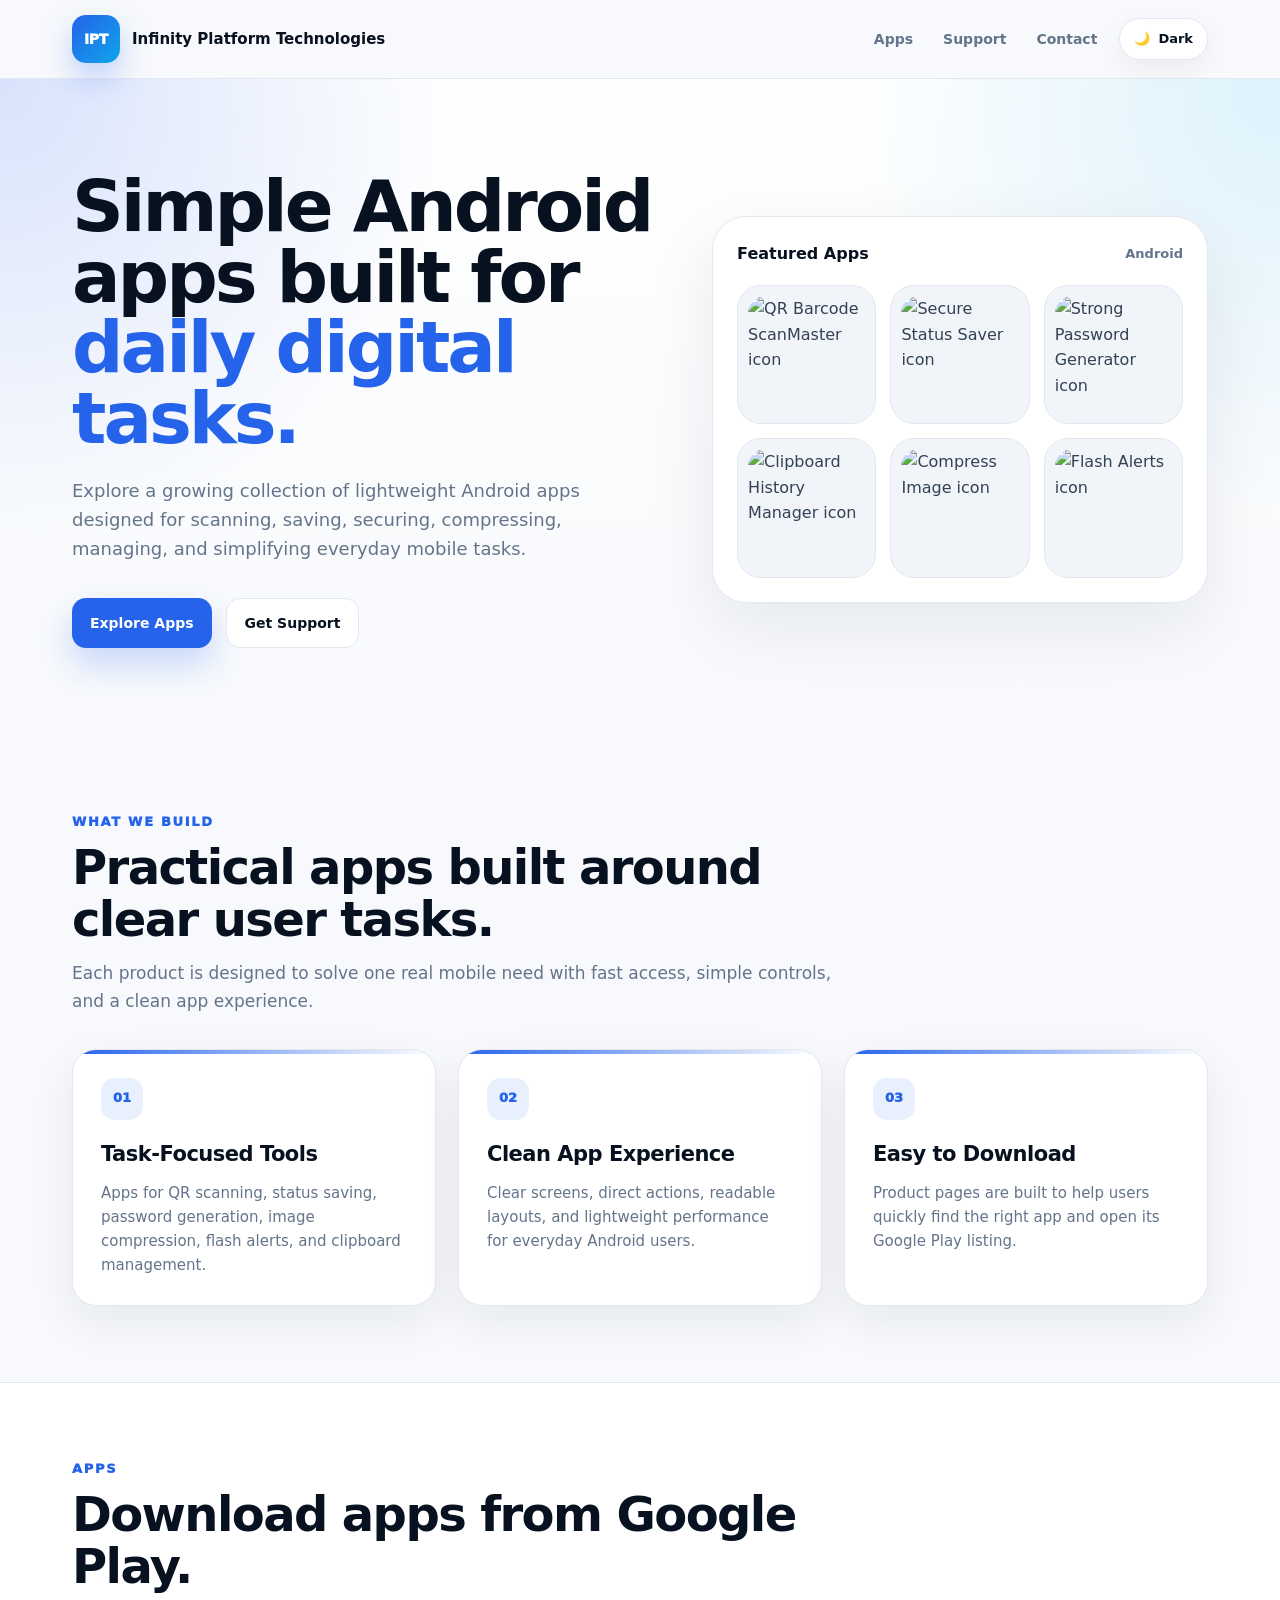
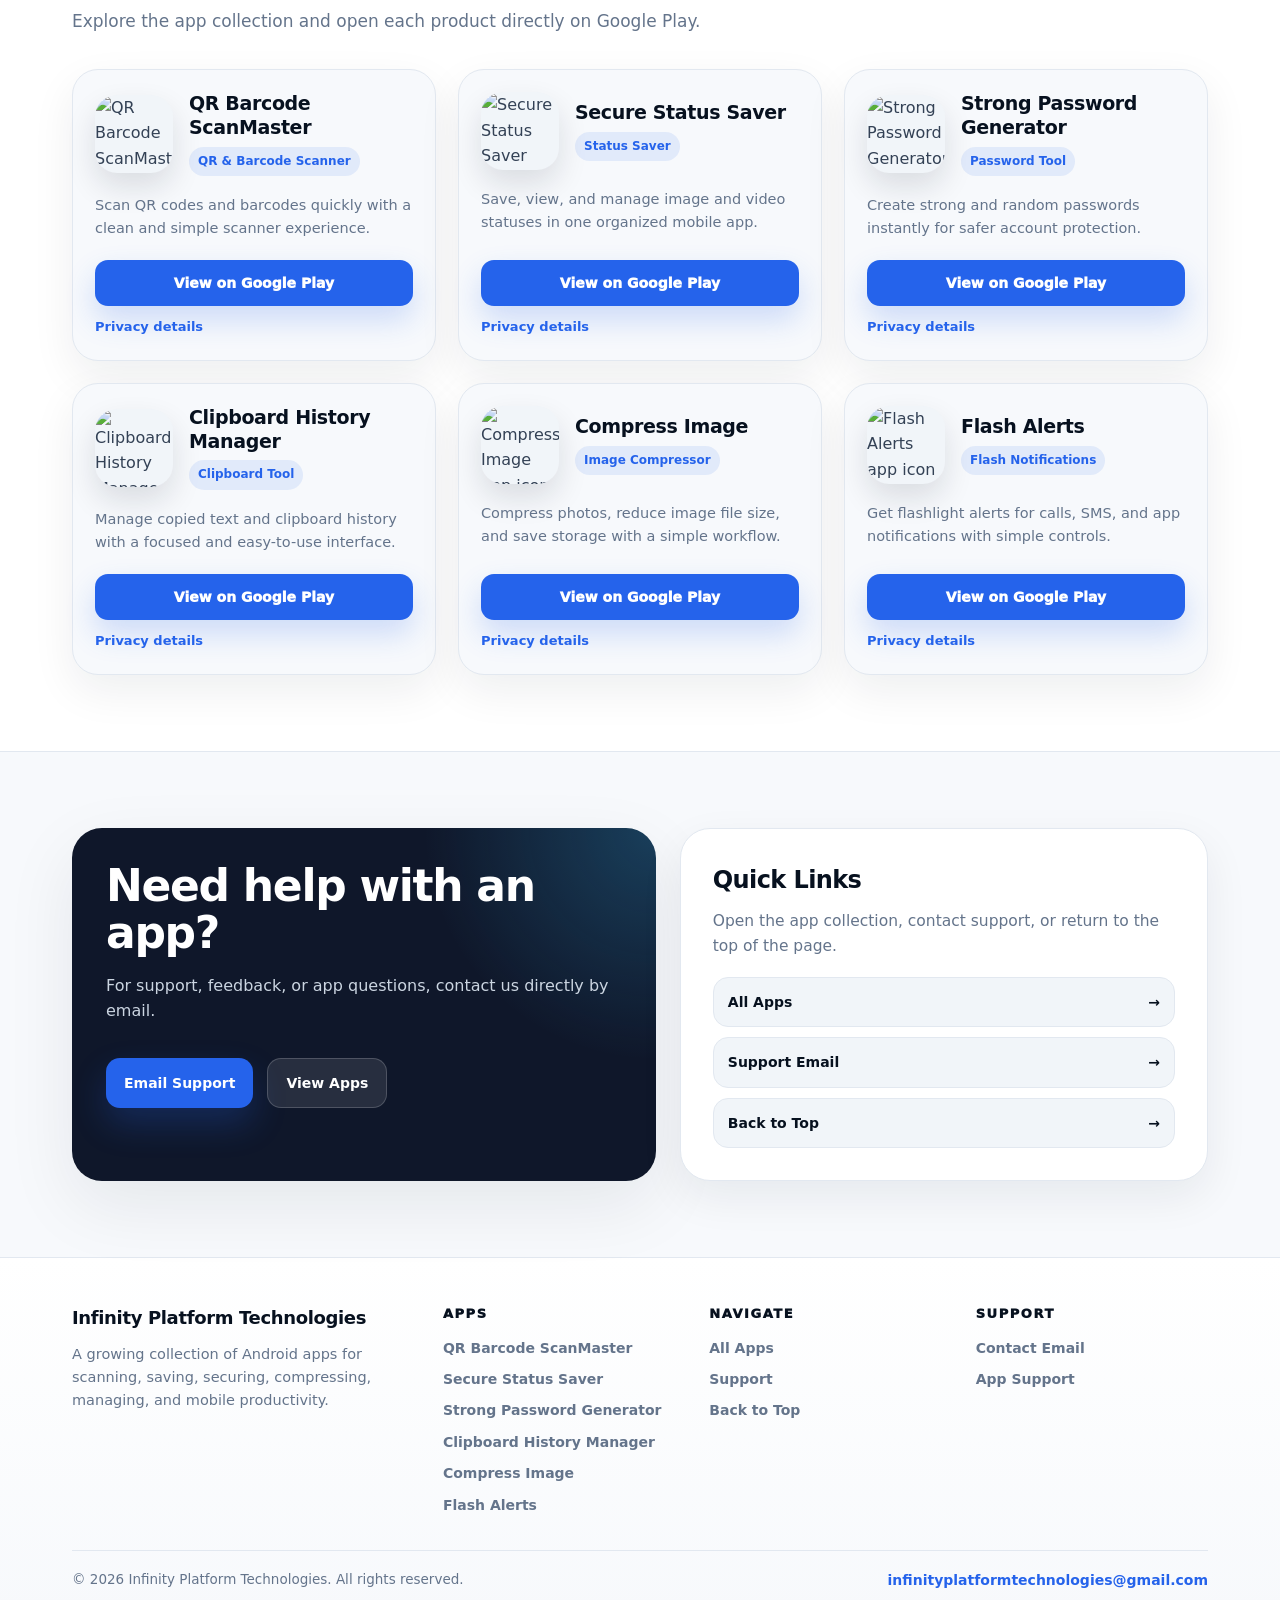
==== commit 26b6d3ac: "Update index.html" ====
--- a/index.html
+++ b/index.html
@@ -19,14 +19,13 @@
       --bg: #f7f9fc;
       --surface: #ffffff;
       --surface-soft: #f1f5f9;
-      --surface-muted: #eef2f7;
       --heading: #07111f;
       --text: #334155;
       --muted: #64748b;
       --border: #e2e8f0;
       --primary: #2563eb;
       --primary-dark: #1d4ed8;
-      --primary-soft: rgba(37, 99, 235, 0.10);
+      --primary-soft: rgba(37, 99, 235, 0.1);
       --dark-panel: #0f172a;
       --shadow: 0 24px 70px rgba(15, 23, 42, 0.08);
       --card-shadow: 0 16px 44px rgba(15, 23, 42, 0.07);
@@ -36,11 +35,10 @@
       --bg: #020617;
       --surface: #0f172a;
       --surface-soft: #111827;
-      --surface-muted: #1e293b;
       --heading: #ffffff;
       --text: #cbd5e1;
       --muted: #94a3b8;
-      --border: rgba(148, 163, 184, 0.20);
+      --border: rgba(148, 163, 184, 0.2);
       --primary: #38bdf8;
       --primary-dark: #0ea5e9;
       --primary-soft: rgba(56, 189, 248, 0.12);
@@ -103,25 +101,23 @@
     }
 
     .brand-mark {
-      width: 44px;
-      height: 44px;
+      width: 48px;
+      height: 48px;
       border-radius: 14px;
       display: grid;
       place-items: center;
       background: linear-gradient(135deg, #2563eb, #0ea5e9);
       color: #ffffff;
-      font-size: 15px;
+      font-size: 14px;
       font-weight: 950;
-      letter-spacing: -0.4px;
+      letter-spacing: -0.3px;
       box-shadow: 0 14px 30px rgba(37, 99, 235, 0.28);
       flex: 0 0 auto;
     }
 
     .brand-copy {
-      display: flex;
-      flex-direction: column;
+      min-width: 0;
       line-height: 1.2;
-      min-width: 0;
     }
 
     .brand-copy strong {
@@ -129,13 +125,6 @@
       white-space: nowrap;
       overflow: hidden;
       text-overflow: ellipsis;
-    }
-
-    .brand-copy span {
-      margin-top: 2px;
-      color: var(--muted);
-      font-size: 12px;
-      font-weight: 650;
     }
 
     .nav-actions {
@@ -204,30 +193,6 @@
       gap: 58px;
     }
 
-    .label {
-      width: fit-content;
-      display: inline-flex;
-      align-items: center;
-      gap: 9px;
-      margin-bottom: 20px;
-      padding: 8px 14px;
-      border: 1px solid var(--border);
-      border-radius: 999px;
-      background: var(--surface);
-      color: var(--primary);
-      font-size: 13px;
-      font-weight: 900;
-    }
-
-    .label::before {
-      content: "";
-      width: 8px;
-      height: 8px;
-      border-radius: 999px;
-      background: #22c55e;
-      box-shadow: 0 0 0 5px rgba(34, 197, 94, 0.14);
-    }
-
     .hero h1 {
       max-width: 780px;
       margin: 0;
@@ -346,25 +311,6 @@
       object-fit: cover;
     }
 
-    .showcase-message {
-      margin-top: 18px;
-      padding: 18px;
-      border-radius: 22px;
-      background: var(--dark-panel);
-      color: #ffffff;
-    }
-
-    .showcase-message strong {
-      display: block;
-      font-size: 15px;
-    }
-
-    .showcase-message p {
-      margin: 6px 0 0;
-      color: #cbd5e1;
-      font-size: 13.5px;
-    }
-
     .section {
       max-width: 1180px;
       margin: 0 auto;
@@ -406,11 +352,36 @@
     }
 
     .intro-card {
+      position: relative;
+      overflow: hidden;
       padding: 28px;
       border: 1px solid var(--border);
       border-radius: 24px;
       background: var(--surface);
       box-shadow: var(--card-shadow);
+    }
+
+    .intro-card::before {
+      content: "";
+      position: absolute;
+      top: 0;
+      left: 0;
+      right: 0;
+      height: 4px;
+      background: linear-gradient(90deg, var(--primary), transparent);
+    }
+
+    .intro-card span {
+      width: 42px;
+      height: 42px;
+      display: grid;
+      place-items: center;
+      margin-bottom: 18px;
+      border-radius: 14px;
+      background: var(--primary-soft);
+      color: var(--primary);
+      font-size: 13px;
+      font-weight: 950;
     }
 
     .intro-card h3 {
@@ -508,43 +479,46 @@
     }
 
     .app-actions {
-      display: grid;
-      grid-template-columns: 1fr 1fr;
-      gap: 10px;
+      display: flex;
+      flex-direction: column;
+      gap: 11px;
       margin-top: auto;
     }
 
-    .store-btn,
-    .policy-btn {
-      min-height: 44px;
+    .store-btn {
+      min-height: 46px;
       display: inline-flex;
       align-items: center;
       justify-content: center;
       border-radius: 13px;
+      background: var(--primary);
+      color: #ffffff;
       text-decoration: none;
-      font-size: 13.5px;
+      font-size: 14px;
       font-weight: 950;
+      box-shadow: 0 14px 30px rgba(37, 99, 235, 0.2);
       transition: background 0.2s ease, transform 0.2s ease;
     }
 
-    .store-btn:hover,
-    .policy-btn:hover {
+    html[data-theme="dark"] .store-btn {
+      color: #020617;
+    }
+
+    .store-btn:hover {
+      background: var(--primary-dark);
       transform: translateY(-1px);
     }
 
-    .store-btn {
-      background: var(--heading);
-      color: var(--bg);
-    }
-
-    .policy-btn {
-      background: var(--surface-soft);
+    .policy-link {
+      width: fit-content;
       color: var(--primary);
-      border: 1px solid var(--border);
-    }
-
-    .policy-btn:hover {
-      background: var(--surface);
+      text-decoration: none;
+      font-size: 13px;
+      font-weight: 850;
+    }
+
+    .policy-link:hover {
+      text-decoration: underline;
     }
 
     .support-grid {
@@ -579,7 +553,7 @@
     }
 
     .support-main .btn-secondary {
-      background: rgba(255, 255, 255, 0.10);
+      background: rgba(255, 255, 255, 0.1);
       color: #ffffff;
       border-color: rgba(255, 255, 255, 0.18);
     }
@@ -631,41 +605,79 @@
 
     .footer {
       border-top: 1px solid var(--border);
-      background: var(--surface);
+      background: linear-gradient(180deg, var(--surface), var(--bg));
     }
 
     .footer-inner {
       max-width: 1180px;
       margin: 0 auto;
-      padding: 30px 22px;
+      padding: 46px 22px 24px;
+    }
+
+    .footer-main {
       display: grid;
-      grid-template-columns: 1fr auto;
-      gap: 18px;
-      align-items: center;
+      grid-template-columns: minmax(260px, 1.45fr) repeat(3, minmax(150px, 1fr));
+      gap: 34px;
+      align-items: start;
       color: var(--muted);
       font-size: 14px;
     }
 
     .footer-brand {
       color: var(--heading);
+      font-size: 18px;
       font-weight: 900;
+      letter-spacing: -0.35px;
+    }
+
+    .footer-summary {
+      max-width: 360px;
+      margin: 10px 0 0;
+      color: var(--muted);
+      font-size: 14.5px;
+    }
+
+    .footer-column h3 {
+      margin: 0 0 12px;
+      color: var(--heading);
+      font-size: 13px;
+      font-weight: 950;
+      letter-spacing: 0.12em;
+      text-transform: uppercase;
     }
 
     .footer-links {
+      display: grid;
+      gap: 9px;
+    }
+
+    .footer a {
+      width: fit-content;
+      color: var(--muted);
+      text-decoration: none;
+      font-size: 14px;
+      font-weight: 750;
+    }
+
+    .footer a:hover {
+      color: var(--primary);
+    }
+
+    .footer-bottom {
+      margin-top: 34px;
+      padding-top: 18px;
+      border-top: 1px solid var(--border);
       display: flex;
-      flex-wrap: wrap;
-      gap: 14px;
-      justify-content: flex-end;
-    }
-
-    .footer a {
+      align-items: center;
+      justify-content: space-between;
+      gap: 16px;
+      color: var(--muted);
+      font-size: 13.5px;
+    }
+
+    .footer-bottom a {
       color: var(--primary);
-      text-decoration: none;
-      font-weight: 900;
-    }
-
-    .footer a:hover {
-      text-decoration: underline;
+      font-weight: 850;
     }
 
     @media (max-width: 980px) {
@@ -721,10 +733,6 @@
         grid-template-columns: 1fr;
       }
 
-      .app-actions {
-        grid-template-columns: 1fr;
-      }
-
       .showcase-grid {
         gap: 10px;
       }
@@ -733,19 +741,29 @@
         padding: 58px 18px;
       }
 
-      .footer-inner {
+      .footer-main {
+        grid-template-columns: 1fr 1fr;
+      }
+
+      .footer-intro {
+        grid-column: 1 / -1;
+      }
+
+      .footer-bottom {
+        align-items: flex-start;
+        flex-direction: column;
+      }
+    }
+
+    @media (max-width: 520px) {
+      .footer-main {
         grid-template-columns: 1fr;
-      }
-
-      .footer-links {
-        justify-content: flex-start;
       }
     }
   </style>
 </head>
 
-<body>
-
+<body id="top">
   <header class="topbar">
     <nav class="nav">
       <a class="brand" href="/">
@@ -753,7 +771,6 @@
 
         <div class="brand-copy">
           <strong>Infinity Platform Technologies</strong>
-          <span>Android apps for everyday use</span>
         </div>
       </a>
 
@@ -773,12 +790,9 @@
   </header>
 
   <main>
-
     <section class="hero">
       <div class="hero-inner">
         <div>
-          <div class="label">Published on Google Play</div>
-
           <h1>
             Simple Android apps built for <span>daily digital tasks.</span>
           </h1>
@@ -825,13 +839,6 @@
               <img src="/flash-alerts/icon-512.png" width="512" height="512" alt="Flash Alerts icon" />
             </div>
           </div>
-
-          <div class="showcase-message">
-            <strong>Useful tools with a clean experience.</strong>
-            <p>
-              Each app page includes a Google Play link and a dedicated privacy policy link.
-            </p>
-          </div>
         </div>
       </div>
     </section>
@@ -839,31 +846,38 @@
     <section class="section">
       <div class="section-head">
         <div class="section-label">What We Build</div>
-        <h2>Focused Android apps for common mobile needs.</h2>
+        <h2>Practical apps built around clear user tasks.</h2>
         <p>
-          Every product is built around a clear purpose, simple interface, and practical daily use.
+          Each product is designed to solve one real mobile need with fast access,
+          simple controls, and a clean app experience.
         </p>
       </div>
 
       <div class="intro-grid">
         <div class="intro-card">
-          <h3>Utility Apps</h3>
+          <span>01</span>
+          <h3>Task-Focused Tools</h3>
           <p>
-            Tools for scanning, password creation, alerts, image compression, and other everyday actions.
+            Apps for QR scanning, status saving, password generation, image compression,
+            flash alerts, and clipboard management.
           </p>
         </div>
 
         <div class="intro-card">
-          <h3>Simple Workflows</h3>
+          <span>02</span>
+          <h3>Clean App Experience</h3>
           <p>
-            Clean screens, clear actions, and direct controls so users can complete tasks quickly.
+            Clear screens, direct actions, readable layouts, and lightweight performance
+            for everyday Android users.
           </p>
         </div>
 
         <div class="intro-card">
-          <h3>Mobile First</h3>
+          <span>03</span>
+          <h3>Easy to Download</h3>
           <p>
-            Apps and pages are designed to work clearly across Android devices and mobile browsers.
+            Product pages are built to help users quickly find the right app and open
+            its Google Play listing.
           </p>
         </div>
       </div>
@@ -875,12 +889,11 @@
           <div class="section-label">Apps</div>
           <h2>Download apps from Google Play.</h2>
           <p>
-            Choose an app below to open its Play Store listing or privacy policy page.
+            Explore the app collection and open each product directly on Google Play.
           </p>
         </div>
 
         <div class="apps-grid">
-
           <article class="app-card">
             <div class="app-header">
               <img class="app-icon" src="/qr-barcode-scanmaster/icon-512.png" width="512" height="512" alt="QR Barcode ScanMaster app icon" loading="lazy" />
@@ -896,8 +909,8 @@
             </p>
 
             <div class="app-actions">
-              <a class="store-btn" href="https://play.google.com/store/apps/details?id=com.qrbarcodescanmaster.app" target="_blank" rel="noopener noreferrer">Google Play</a>
-              <a class="policy-btn" href="/qr-barcode-scanmaster/privacy-policy.html">Privacy Policy</a>
+              <a class="store-btn" href="https://play.google.com/store/apps/details?id=com.qrbarcodescanmaster.app" target="_blank" rel="noopener noreferrer">View on Google Play</a>
+              <a class="policy-link" href="/qr-barcode-scanmaster/privacy-policy.html">Privacy details</a>
             </div>
           </article>
 
@@ -916,8 +929,8 @@
             </p>
 
             <div class="app-actions">
-              <a class="store-btn" href="https://play.google.com/store/apps/details?id=com.securestatussaver.app" target="_blank" rel="noopener noreferrer">Google Play</a>
-              <a class="policy-btn" href="/secure-status-saver/privacy-policy.html">Privacy Policy</a>
+              <a class="store-btn" href="https://play.google.com/store/apps/details?id=com.securestatussaver.app" target="_blank" rel="noopener noreferrer">View on Google Play</a>
+              <a class="policy-link" href="/secure-status-saver/privacy-policy.html">Privacy details</a>
             </div>
           </article>
 
@@ -936,8 +949,8 @@
             </p>
 
             <div class="app-actions">
-              <a class="store-btn" href="https://play.google.com/store/apps/details?id=com.strongpasswordgenerator.app" target="_blank" rel="noopener noreferrer">Google Play</a>
-              <a class="policy-btn" href="/strong-password-generator/privacy-policy.html">Privacy Policy</a>
+              <a class="store-btn" href="https://play.google.com/store/apps/details?id=com.strongpasswordgenerator.app" target="_blank" rel="noopener noreferrer">View on Google Play</a>
+              <a class="policy-link" href="/strong-password-generator/privacy-policy.html">Privacy details</a>
             </div>
           </article>
 
@@ -956,8 +969,8 @@
             </p>
 
             <div class="app-actions">
-              <a class="store-btn" href="https://play.google.com/store/apps/details?id=com.clipboardhistorymanager.app" target="_blank" rel="noopener noreferrer">Google Play</a>
-              <a class="policy-btn" href="/clipboard-history-manager/privacy-policy.html">Privacy Policy</a>
+              <a class="store-btn" href="https://play.google.com/store/apps/details?id=com.clipboardhistorymanager.app" target="_blank" rel="noopener noreferrer">View on Google Play</a>
+              <a class="policy-link" href="/clipboard-history-manager/privacy-policy.html">Privacy details</a>
             </div>
           </article>
 
@@ -976,8 +989,8 @@
             </p>
 
             <div class="app-actions">
-              <a class="store-btn" href="https://play.google.com/store/apps/details?id=com.compressimage.app" target="_blank" rel="noopener noreferrer">Google Play</a>
-              <a class="policy-btn" href="/compress-image/privacy-policy.html">Privacy Policy</a>
+              <a class="store-btn" href="https://play.google.com/store/apps/details?id=com.compressimage.app" target="_blank" rel="noopener noreferrer">View on Google Play</a>
+              <a class="policy-link" href="/compress-image/privacy-policy.html">Privacy details</a>
             </div>
           </article>
 
@@ -996,11 +1009,10 @@
             </p>
 
             <div class="app-actions">
-              <a class="store-btn" href="https://play.google.com/store/apps/details?id=com.flashalert.app" target="_blank" rel="noopener noreferrer">Google Play</a>
-              <a class="policy-btn" href="/flash-alerts/privacy-policy.html">Privacy Policy</a>
+              <a class="store-btn" href="https://play.google.com/store/apps/details?id=com.flashalert.app" target="_blank" rel="noopener noreferrer">View on Google Play</a>
+              <a class="policy-link" href="/flash-alerts/privacy-policy.html">Privacy details</a>
             </div>
           </article>
-
         </div>
       </div>
     </section>
@@ -1011,7 +1023,7 @@
           <h2>Need help with an app?</h2>
 
           <p>
-            For support, feedback, app questions, or privacy-related requests, contact us directly by email.
+            For support, feedback, or app questions, contact us directly by email.
           </p>
 
           <div class="hero-buttons">
@@ -1024,7 +1036,7 @@
           <h3>Quick Links</h3>
 
           <p>
-            Access app listings, support contact, and product information from one place.
+            Open the app collection, contact support, or return to the top of the page.
           </p>
 
           <div class="quick-links">
@@ -1046,20 +1058,52 @@
         </div>
       </div>
     </section>
-
   </main>
 
   <footer class="footer">
     <div class="footer-inner">
-      <div>
-        <div class="footer-brand">Infinity Platform Technologies</div>
-        <div>© 2026. All rights reserved.</div>
+      <div class="footer-main">
+        <div class="footer-intro">
+          <div class="footer-brand">Infinity Platform Technologies</div>
+          <p class="footer-summary">
+            A growing collection of Android apps for scanning, saving, securing,
+            compressing, managing, and mobile productivity.
+          </p>
+        </div>
+
+        <div class="footer-column">
+          <h3>Apps</h3>
+          <div class="footer-links">
+            <a href="https://play.google.com/store/apps/details?id=com.qrbarcodescanmaster.app" target="_blank" rel="noopener noreferrer">QR Barcode ScanMaster</a>
+            <a href="https://play.google.com/store/apps/details?id=com.securestatussaver.app" target="_blank" rel="noopener noreferrer">Secure Status Saver</a>
+            <a href="https://play.google.com/store/apps/details?id=com.strongpasswordgenerator.app" target="_blank" rel="noopener noreferrer">Strong Password Generator</a>
+            <a href="https://play.google.com/store/apps/details?id=com.clipboardhistorymanager.app" target="_blank" rel="noopener noreferrer">Clipboard History Manager</a>
+            <a href="https://play.google.com/store/apps/details?id=com.compressimage.app" target="_blank" rel="noopener noreferrer">Compress Image</a>
+            <a href="https://play.google.com/store/apps/details?id=com.flashalert.app" target="_blank" rel="noopener noreferrer">Flash Alerts</a>
+          </div>
+        </div>
+
+        <div class="footer-column">
+          <h3>Navigate</h3>
+          <div class="footer-links">
+            <a href="#apps">All Apps</a>
+            <a href="#support">Support</a>
+            <a href="#top">Back to Top</a>
+          </div>
+        </div>
+
+        <div class="footer-column">
+          <h3>Support</h3>
+          <div class="footer-links">
+            <a href="mailto:infinityplatformtechnologies@gmail.com">Contact Email</a>
+            <a href="#support">App Support</a>
+          </div>
+        </div>
       </div>
 
-      <div class="footer-links">
-        <a href="#apps">Apps</a>
-        <a href="#support">Support</a>
-        <a href="mailto:infinityplatformtechnologies@gmail.com">Contact</a>
+      <div class="footer-bottom">
+        <div>&copy; 2026 Infinity Platform Technologies. All rights reserved.</div>
+        <a href="mailto:infinityplatformtechnologies@gmail.com">infinityplatformtechnologies@gmail.com</a>
       </div>
     </div>
   </footer>
@@ -1095,6 +1139,5 @@
       applyTheme(nextTheme);
     });
   </script>
-
 </body>
 </html>
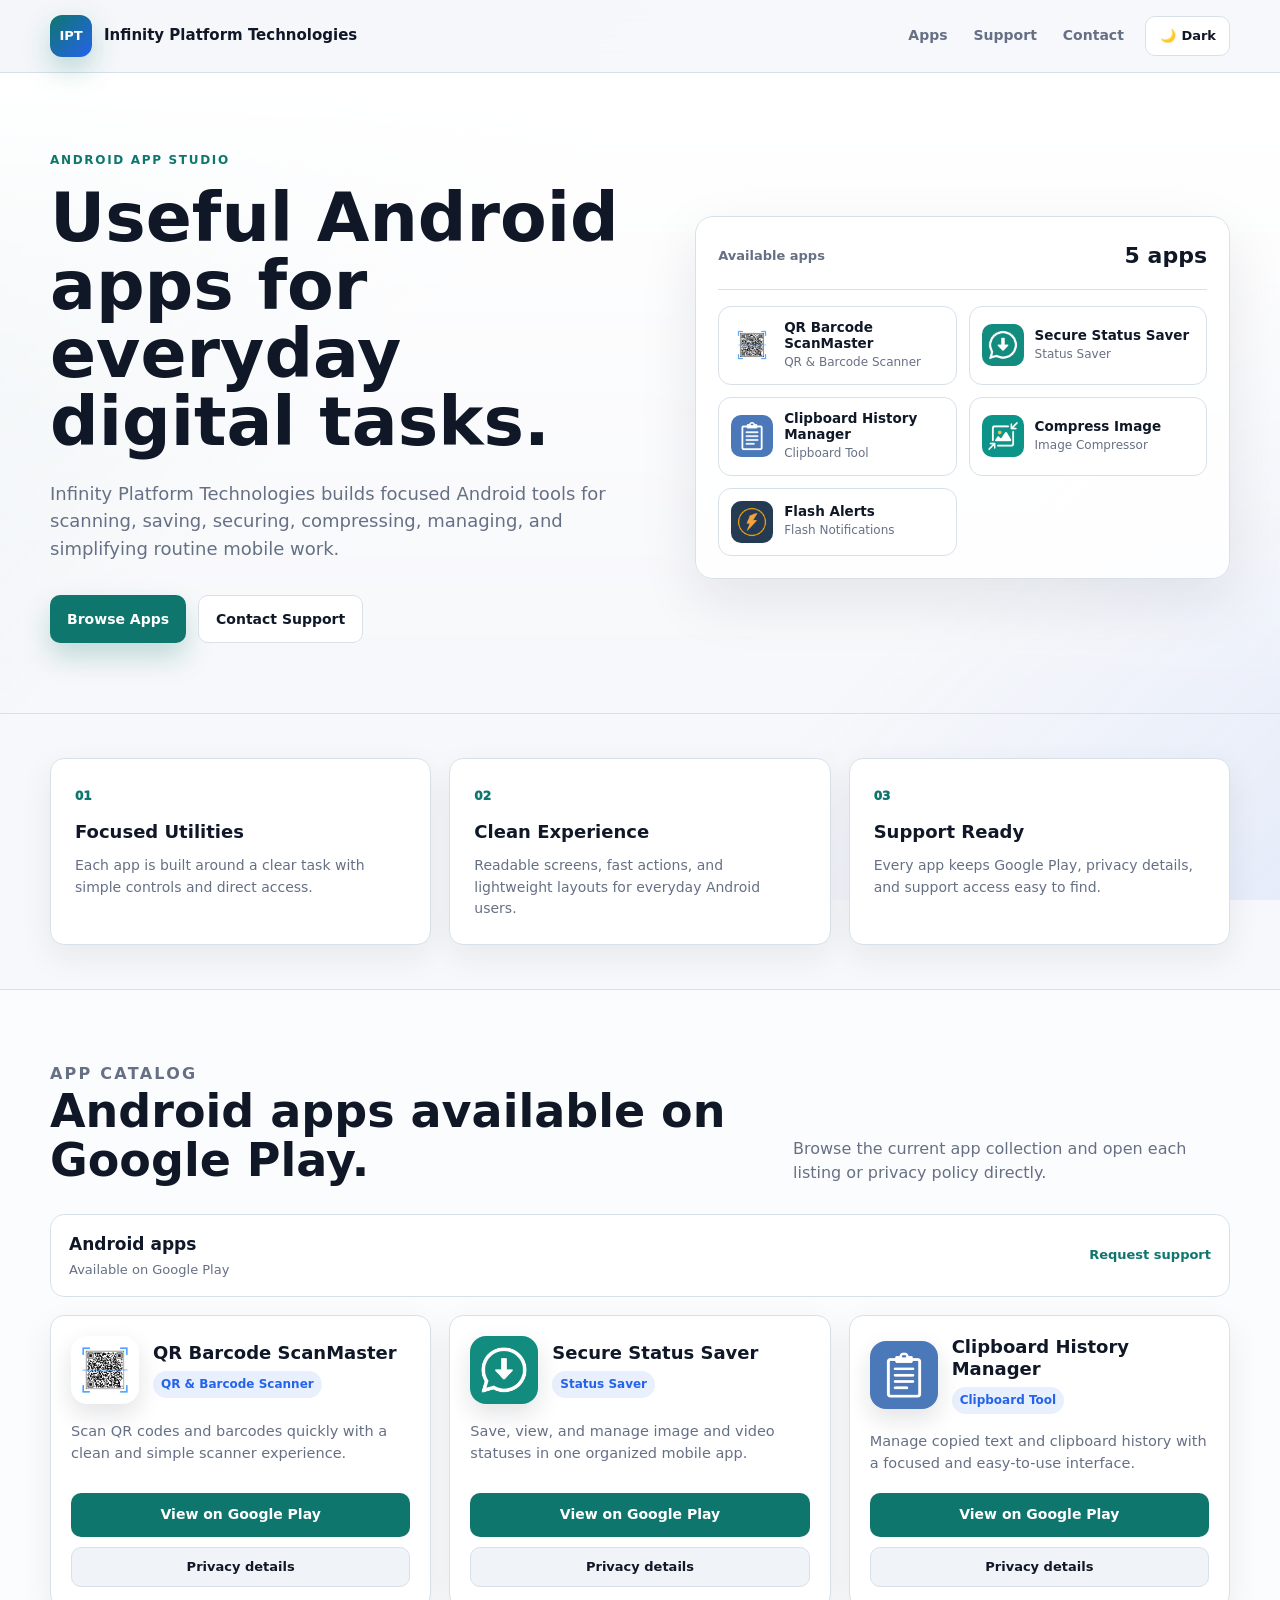
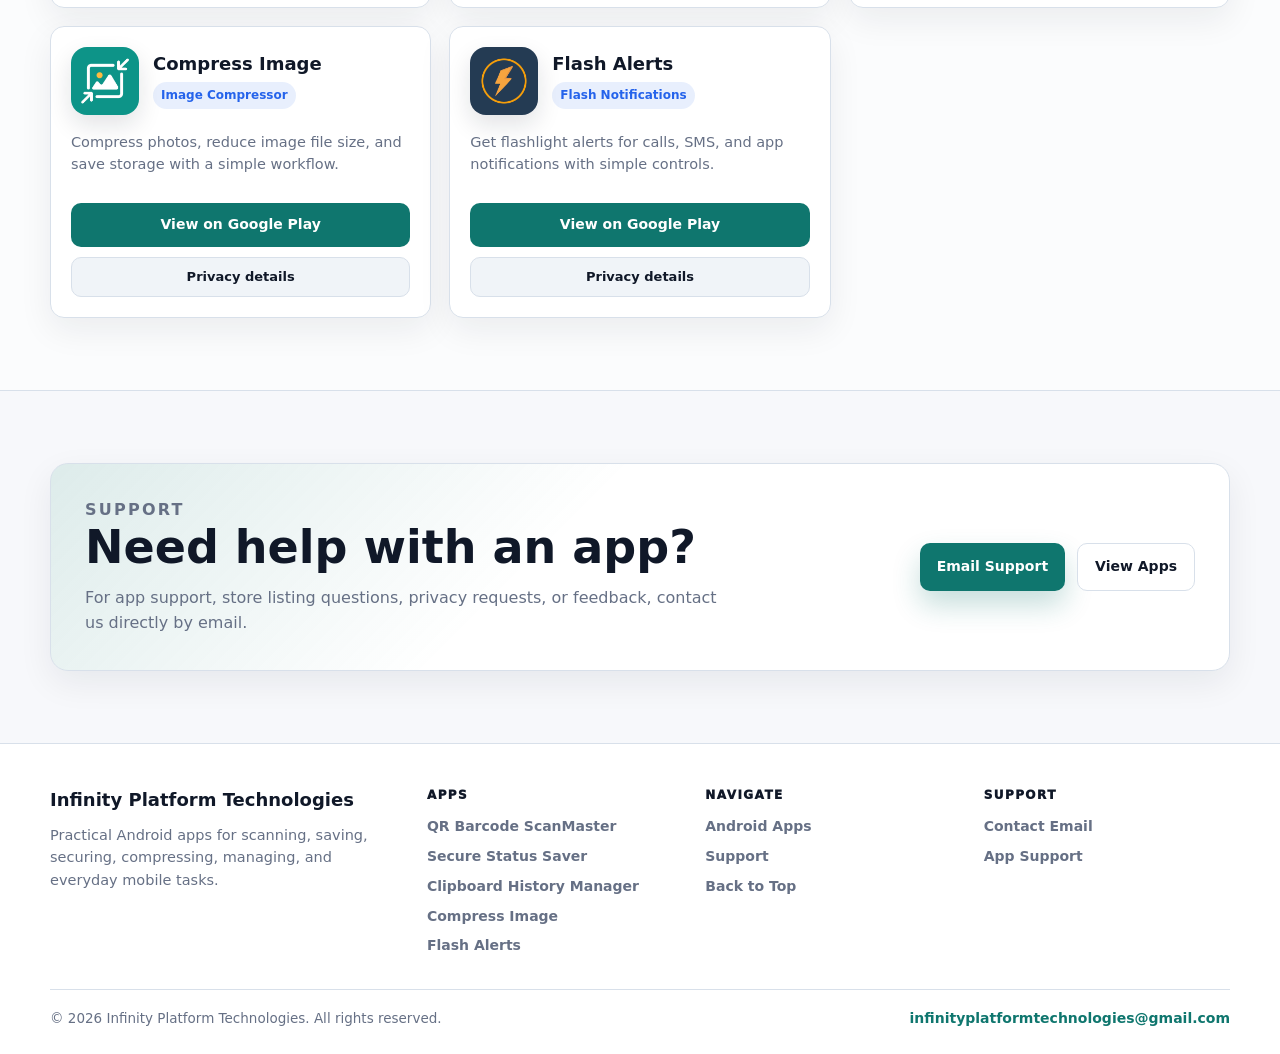
==== commit 91e672f6: "Add files via upload" ====
--- a/index.html
+++ b/index.html
@@ -8,1136 +8,110 @@
 
   <meta
     name="description"
-    content="Infinity Platform Technologies builds simple, useful, and reliable Android apps for everyday digital tasks."
+    content="Infinity Platform Technologies builds practical Android apps for scanning, saving, securing, compressing, managing, and everyday mobile tasks."
   />
 
   <meta name="robots" content="index, follow" />
-  <meta name="theme-color" content="#2563eb" />
+  <meta name="theme-color" content="#0f766e" />
 
-  <style>
-    :root {
-      --bg: #f7f9fc;
-      --surface: #ffffff;
-      --surface-soft: #f1f5f9;
-      --heading: #07111f;
-      --text: #334155;
-      --muted: #64748b;
-      --border: #e2e8f0;
-      --primary: #2563eb;
-      --primary-dark: #1d4ed8;
-      --primary-soft: rgba(37, 99, 235, 0.1);
-      --dark-panel: #0f172a;
-      --shadow: 0 24px 70px rgba(15, 23, 42, 0.08);
-      --card-shadow: 0 16px 44px rgba(15, 23, 42, 0.07);
-    }
-
-    html[data-theme="dark"] {
-      --bg: #020617;
-      --surface: #0f172a;
-      --surface-soft: #111827;
-      --heading: #ffffff;
-      --text: #cbd5e1;
-      --muted: #94a3b8;
-      --border: rgba(148, 163, 184, 0.2);
-      --primary: #38bdf8;
-      --primary-dark: #0ea5e9;
-      --primary-soft: rgba(56, 189, 248, 0.12);
-      --dark-panel: #020617;
-      --shadow: 0 24px 80px rgba(0, 0, 0, 0.42);
-      --card-shadow: 0 18px 55px rgba(0, 0, 0, 0.32);
-    }
-
-    * {
-      box-sizing: border-box;
-    }
-
-    html {
-      scroll-behavior: smooth;
-    }
-
-    body {
-      margin: 0;
-      font-family: Inter, system-ui, -apple-system, BlinkMacSystemFont, "Segoe UI", Arial, sans-serif;
-      background: var(--bg);
-      color: var(--text);
-      line-height: 1.6;
-      transition: background 0.25s ease, color 0.25s ease;
-    }
-
-    a {
-      color: inherit;
-    }
-
-    .topbar {
-      position: sticky;
-      top: 0;
-      z-index: 100;
-      border-bottom: 1px solid var(--border);
-      background: rgba(247, 249, 252, 0.88);
-      backdrop-filter: blur(18px);
-    }
-
-    html[data-theme="dark"] .topbar {
-      background: rgba(2, 6, 23, 0.88);
-    }
-
-    .nav {
-      max-width: 1180px;
-      margin: 0 auto;
-      padding: 15px 22px;
-      display: flex;
-      align-items: center;
-      justify-content: space-between;
-      gap: 24px;
-    }
-
-    .brand {
-      display: flex;
-      align-items: center;
-      gap: 12px;
-      min-width: 0;
-      color: var(--heading);
-      text-decoration: none;
-    }
-
-    .brand-mark {
-      width: 48px;
-      height: 48px;
-      border-radius: 14px;
-      display: grid;
-      place-items: center;
-      background: linear-gradient(135deg, #2563eb, #0ea5e9);
-      color: #ffffff;
-      font-size: 14px;
-      font-weight: 950;
-      letter-spacing: -0.3px;
-      box-shadow: 0 14px 30px rgba(37, 99, 235, 0.28);
-      flex: 0 0 auto;
-    }
-
-    .brand-copy {
-      min-width: 0;
-      line-height: 1.2;
-    }
-
-    .brand-copy strong {
-      font-size: 15px;
-      white-space: nowrap;
-      overflow: hidden;
-      text-overflow: ellipsis;
-    }
-
-    .nav-actions {
-      display: flex;
-      align-items: center;
-      gap: 10px;
-    }
-
-    .nav-links {
-      display: flex;
-      align-items: center;
-      gap: 6px;
-    }
-
-    .nav-links a {
-      padding: 10px 12px;
-      border-radius: 999px;
-      color: var(--muted);
-      text-decoration: none;
-      font-size: 14px;
-      font-weight: 750;
-      transition: background 0.2s ease, color 0.2s ease;
-    }
-
-    .nav-links a:hover {
-      background: var(--surface-soft);
-      color: var(--primary);
-    }
-
-    .theme-toggle {
-      height: 42px;
-      display: inline-flex;
-      align-items: center;
-      gap: 8px;
-      padding: 0 14px;
-      border: 1px solid var(--border);
-      border-radius: 999px;
-      background: var(--surface);
-      color: var(--heading);
-      cursor: pointer;
-      font: inherit;
-      font-size: 13px;
-      font-weight: 850;
-      box-shadow: 0 10px 25px rgba(15, 23, 42, 0.05);
-    }
-
-    .theme-toggle:hover {
-      background: var(--surface-soft);
-    }
-
-    .hero {
-      overflow: hidden;
-      background:
-        radial-gradient(circle at top left, rgba(37, 99, 235, 0.18), transparent 32%),
-        radial-gradient(circle at top right, rgba(14, 165, 233, 0.14), transparent 30%),
-        linear-gradient(180deg, var(--surface), var(--bg));
-    }
-
-    .hero-inner {
-      max-width: 1180px;
-      margin: 0 auto;
-      padding: 92px 22px 88px;
-      display: grid;
-      grid-template-columns: minmax(0, 1.08fr) minmax(340px, 0.92fr);
-      align-items: center;
-      gap: 58px;
-    }
-
-    .hero h1 {
-      max-width: 780px;
-      margin: 0;
-      color: var(--heading);
-      font-size: clamp(42px, 6vw, 72px);
-      line-height: 0.98;
-      letter-spacing: -3px;
-    }
-
-    .hero h1 span {
-      color: var(--primary);
-    }
-
-    .hero p {
-      max-width: 650px;
-      margin: 24px 0 0;
-      color: var(--muted);
-      font-size: 18px;
-    }
-
-    .hero-buttons {
-      display: flex;
-      flex-wrap: wrap;
-      gap: 14px;
-      margin-top: 34px;
-    }
-
-    .btn {
-      min-height: 50px;
-      display: inline-flex;
-      align-items: center;
-      justify-content: center;
-      gap: 9px;
-      padding: 13px 18px;
-      border-radius: 14px;
-      text-decoration: none;
-      font-size: 14px;
-      font-weight: 900;
-      transition: transform 0.2s ease, box-shadow 0.2s ease, background 0.2s ease;
-    }
-
-    .btn:hover {
-      transform: translateY(-2px);
-    }
-
-    .btn-primary {
-      background: var(--primary);
-      color: #ffffff;
-      box-shadow: 0 16px 34px rgba(37, 99, 235, 0.24);
-    }
-
-    html[data-theme="dark"] .btn-primary {
-      color: #020617;
-    }
-
-    .btn-primary:hover {
-      background: var(--primary-dark);
-    }
-
-    .btn-secondary {
-      background: var(--surface);
-      color: var(--heading);
-      border: 1px solid var(--border);
-    }
-
-    .btn-secondary:hover {
-      background: var(--surface-soft);
-      box-shadow: 0 14px 30px rgba(15, 23, 42, 0.08);
-    }
-
-    .showcase {
-      padding: 24px;
-      border: 1px solid var(--border);
-      border-radius: 34px;
-      background: var(--surface);
-      box-shadow: var(--shadow);
-    }
-
-    .showcase-head {
-      display: flex;
-      align-items: center;
-      justify-content: space-between;
-      margin-bottom: 18px;
-    }
-
-    .showcase-head strong {
-      color: var(--heading);
-      font-size: 16px;
-    }
-
-    .showcase-head span {
-      color: var(--muted);
-      font-size: 13px;
-      font-weight: 750;
-    }
-
-    .showcase-grid {
-      display: grid;
-      grid-template-columns: repeat(3, 1fr);
-      gap: 14px;
-    }
-
-    .showcase-item {
-      aspect-ratio: 1;
-      padding: 10px;
-      border: 1px solid var(--border);
-      border-radius: 24px;
-      background: var(--surface-soft);
-    }
-
-    .showcase-item img {
-      width: 100%;
-      height: 100%;
-      display: block;
-      border-radius: 18px;
-      object-fit: cover;
-    }
-
-    .section {
-      max-width: 1180px;
-      margin: 0 auto;
-      padding: 76px 22px;
-    }
-
-    .section-head {
-      max-width: 780px;
-      margin-bottom: 34px;
-    }
-
-    .section-label {
-      margin-bottom: 9px;
-      color: var(--primary);
-      font-size: 13px;
-      font-weight: 950;
-      text-transform: uppercase;
-      letter-spacing: 0.13em;
-    }
-
-    .section-head h2 {
-      margin: 0;
-      color: var(--heading);
-      font-size: clamp(32px, 4vw, 48px);
-      line-height: 1.08;
-      letter-spacing: -1.6px;
-    }
-
-    .section-head p {
-      margin: 15px 0 0;
-      color: var(--muted);
-      font-size: 17px;
-    }
-
-    .intro-grid {
-      display: grid;
-      grid-template-columns: repeat(3, 1fr);
-      gap: 22px;
-    }
-
-    .intro-card {
-      position: relative;
-      overflow: hidden;
-      padding: 28px;
-      border: 1px solid var(--border);
-      border-radius: 24px;
-      background: var(--surface);
-      box-shadow: var(--card-shadow);
-    }
-
-    .intro-card::before {
-      content: "";
-      position: absolute;
-      top: 0;
-      left: 0;
-      right: 0;
-      height: 4px;
-      background: linear-gradient(90deg, var(--primary), transparent);
-    }
-
-    .intro-card span {
-      width: 42px;
-      height: 42px;
-      display: grid;
-      place-items: center;
-      margin-bottom: 18px;
-      border-radius: 14px;
-      background: var(--primary-soft);
-      color: var(--primary);
-      font-size: 13px;
-      font-weight: 950;
-    }
-
-    .intro-card h3 {
-      margin: 0 0 10px;
-      color: var(--heading);
-      font-size: 21px;
-      letter-spacing: -0.5px;
-    }
-
-    .intro-card p {
-      margin: 0;
-      color: var(--muted);
-      font-size: 15px;
-    }
-
-    .apps-wrap {
-      background: var(--surface);
-      border-top: 1px solid var(--border);
-      border-bottom: 1px solid var(--border);
-    }
-
-    .apps-grid {
-      display: grid;
-      grid-template-columns: repeat(3, 1fr);
-      gap: 22px;
-    }
-
-    .app-card {
-      display: flex;
-      flex-direction: column;
-      min-height: 100%;
-      padding: 22px;
-      border: 1px solid var(--border);
-      border-radius: 26px;
-      background: var(--bg);
-      box-shadow: var(--card-shadow);
-      transition: transform 0.22s ease, box-shadow 0.22s ease, border-color 0.22s ease;
-    }
-
-    html[data-theme="dark"] .app-card {
-      background: #0b1220;
-    }
-
-    .app-card:hover {
-      transform: translateY(-6px);
-      border-color: var(--primary);
-      box-shadow: var(--shadow);
-    }
-
-    .app-header {
-      display: flex;
-      align-items: center;
-      gap: 16px;
-      margin-bottom: 18px;
-    }
-
-    .app-icon {
-      width: 78px;
-      height: 78px;
-      border-radius: 22px;
-      object-fit: cover;
-      background: var(--surface-soft);
-      box-shadow: 0 14px 30px rgba(15, 23, 42, 0.12);
-      flex: 0 0 auto;
-    }
-
-    .app-info {
-      min-width: 0;
-    }
-
-    .app-info h3 {
-      margin: 0;
-      color: var(--heading);
-      font-size: 19px;
-      line-height: 1.25;
-      letter-spacing: -0.35px;
-    }
-
-    .app-info span {
-      display: inline-flex;
-      margin-top: 7px;
-      padding: 5px 9px;
-      border-radius: 999px;
-      background: var(--primary-soft);
-      color: var(--primary);
-      font-size: 12px;
-      font-weight: 900;
-    }
-
-    .app-card p {
-      flex: 1;
-      margin: 0 0 20px;
-      color: var(--muted);
-      font-size: 14.5px;
-    }
-
-    .app-actions {
-      display: flex;
-      flex-direction: column;
-      gap: 11px;
-      margin-top: auto;
-    }
-
-    .store-btn {
-      min-height: 46px;
-      display: inline-flex;
-      align-items: center;
-      justify-content: center;
-      border-radius: 13px;
-      background: var(--primary);
-      color: #ffffff;
-      text-decoration: none;
-      font-size: 14px;
-      font-weight: 950;
-      box-shadow: 0 14px 30px rgba(37, 99, 235, 0.2);
-      transition: background 0.2s ease, transform 0.2s ease;
-    }
-
-    html[data-theme="dark"] .store-btn {
-      color: #020617;
-    }
-
-    .store-btn:hover {
-      background: var(--primary-dark);
-      transform: translateY(-1px);
-    }
-
-    .policy-link {
-      width: fit-content;
-      color: var(--primary);
-      text-decoration: none;
-      font-size: 13px;
-      font-weight: 850;
-    }
-
-    .policy-link:hover {
-      text-decoration: underline;
-    }
-
-    .support-grid {
-      display: grid;
-      grid-template-columns: 1.05fr 0.95fr;
-      gap: 24px;
-      align-items: stretch;
-    }
-
-    .support-main {
-      padding: 34px;
-      border-radius: 30px;
-      background:
-        radial-gradient(circle at top right, rgba(56, 189, 248, 0.24), transparent 34%),
-        #0f172a;
-      color: #ffffff;
-      box-shadow: var(--shadow);
-    }
-
-    .support-main h2 {
-      margin: 0;
-      color: #ffffff;
-      font-size: clamp(30px, 4vw, 44px);
-      line-height: 1.08;
-      letter-spacing: -1.3px;
-    }
-
-    .support-main p {
-      margin: 16px 0 0;
-      color: #cbd5e1;
-      font-size: 16px;
-    }
-
-    .support-main .btn-secondary {
-      background: rgba(255, 255, 255, 0.1);
-      color: #ffffff;
-      border-color: rgba(255, 255, 255, 0.18);
-    }
-
-    .links-panel {
-      padding: 32px;
-      border: 1px solid var(--border);
-      border-radius: 30px;
-      background: var(--surface);
-      box-shadow: var(--card-shadow);
-    }
-
-    .links-panel h3 {
-      margin: 0 0 10px;
-      color: var(--heading);
-      font-size: 24px;
-      letter-spacing: -0.6px;
-    }
-
-    .links-panel p {
-      margin: 0 0 18px;
-      color: var(--muted);
-      font-size: 15.5px;
-    }
-
-    .quick-links {
-      display: grid;
-      gap: 10px;
-    }
-
-    .quick-links a {
-      display: flex;
-      align-items: center;
-      justify-content: space-between;
-      padding: 13px 14px;
-      border: 1px solid var(--border);
-      border-radius: 15px;
-      background: var(--surface-soft);
-      color: var(--heading);
-      text-decoration: none;
-      font-size: 14px;
-      font-weight: 850;
-    }
-
-    .quick-links a:hover {
-      color: var(--primary);
-      border-color: var(--primary);
-    }
-
-    .footer {
-      border-top: 1px solid var(--border);
-      background: linear-gradient(180deg, var(--surface), var(--bg));
-    }
-
-    .footer-inner {
-      max-width: 1180px;
-      margin: 0 auto;
-      padding: 46px 22px 24px;
-    }
-
-    .footer-main {
-      display: grid;
-      grid-template-columns: minmax(260px, 1.45fr) repeat(3, minmax(150px, 1fr));
-      gap: 34px;
-      align-items: start;
-      color: var(--muted);
-      font-size: 14px;
-    }
-
-    .footer-brand {
-      color: var(--heading);
-      font-size: 18px;
-      font-weight: 900;
-      letter-spacing: -0.35px;
-    }
-
-    .footer-summary {
-      max-width: 360px;
-      margin: 10px 0 0;
-      color: var(--muted);
-      font-size: 14.5px;
-    }
-
-    .footer-column h3 {
-      margin: 0 0 12px;
-      color: var(--heading);
-      font-size: 13px;
-      font-weight: 950;
-      letter-spacing: 0.12em;
-      text-transform: uppercase;
-    }
-
-    .footer-links {
-      display: grid;
-      gap: 9px;
-    }
-
-    .footer a {
-      width: fit-content;
-      color: var(--muted);
-      text-decoration: none;
-      font-size: 14px;
-      font-weight: 750;
-    }
-
-    .footer a:hover {
-      color: var(--primary);
-    }
-
-    .footer-bottom {
-      margin-top: 34px;
-      padding-top: 18px;
-      border-top: 1px solid var(--border);
-      display: flex;
-      align-items: center;
-      justify-content: space-between;
-      gap: 16px;
-      color: var(--muted);
-      font-size: 13.5px;
-    }
-
-    .footer-bottom a {
-      color: var(--primary);
-      font-weight: 850;
-    }
-
-    @media (max-width: 980px) {
-      .hero-inner,
-      .support-grid {
-        grid-template-columns: 1fr;
-      }
-
-      .intro-grid {
-        grid-template-columns: 1fr;
-      }
-
-      .apps-grid {
-        grid-template-columns: repeat(2, 1fr);
-      }
-    }
-
-    @media (max-width: 720px) {
-      .nav {
-        align-items: flex-start;
-        flex-direction: column;
-      }
-
-      .nav-actions {
-        width: 100%;
-        justify-content: space-between;
-      }
-
-      .nav-links {
-        overflow-x: auto;
-        white-space: nowrap;
-      }
-
-      .hero-inner {
-        padding-top: 54px;
-        padding-bottom: 62px;
-        gap: 36px;
-      }
-
-      .hero h1 {
-        letter-spacing: -2px;
-      }
-
-      .hero-buttons {
-        flex-direction: column;
-      }
-
-      .btn {
-        width: 100%;
-      }
-
-      .apps-grid {
-        grid-template-columns: 1fr;
-      }
-
-      .showcase-grid {
-        gap: 10px;
-      }
-
-      .section {
-        padding: 58px 18px;
-      }
-
-      .footer-main {
-        grid-template-columns: 1fr 1fr;
-      }
-
-      .footer-intro {
-        grid-column: 1 / -1;
-      }
-
-      .footer-bottom {
-        align-items: flex-start;
-        flex-direction: column;
-      }
-    }
-
-    @media (max-width: 520px) {
-      .footer-main {
-        grid-template-columns: 1fr;
-      }
-    }
-  </style>
+  <link rel="stylesheet" href="/index.css" />
 </head>
 
-<body id="top">
-  <header class="topbar">
-    <nav class="nav">
-      <a class="brand" href="/">
-        <div class="brand-mark">IPT</div>
-
-        <div class="brand-copy">
-          <strong>Infinity Platform Technologies</strong>
-        </div>
-      </a>
-
-      <div class="nav-actions">
-        <div class="nav-links">
-          <a href="#apps">Apps</a>
-          <a href="#support">Support</a>
-          <a href="mailto:infinityplatformtechnologies@gmail.com">Contact</a>
-        </div>
-
-        <button class="theme-toggle" id="themeToggle" type="button" aria-label="Switch theme">
-          <span id="themeIcon">🌙</span>
-          <span id="themeText">Dark</span>
-        </button>
-      </div>
-    </nav>
-  </header>
+<body id="top" data-page="home">
+  <div id="site-header"></div>
 
   <main>
     <section class="hero">
       <div class="hero-inner">
-        <div>
-          <h1>
-            Simple Android apps built for <span>daily digital tasks.</span>
-          </h1>
-
-          <p>
-            Explore a growing collection of lightweight Android apps designed for scanning,
-            saving, securing, compressing, managing, and simplifying everyday mobile tasks.
+        <div class="hero-copy">
+          <p class="eyebrow">Android app studio</p>
+          <h1>Useful Android apps for everyday digital tasks.</h1>
+          <p class="hero-text">
+            Infinity Platform Technologies builds focused Android tools for scanning,
+            saving, securing, compressing, managing, and simplifying routine mobile work.
           </p>
 
-          <div class="hero-buttons">
-            <a class="btn btn-primary" href="#apps">Explore Apps</a>
-            <a class="btn btn-secondary" href="#support">Get Support</a>
+          <div class="hero-actions">
+            <a class="btn btn-primary" href="#catalog">Browse Apps</a>
+            <a class="btn btn-secondary" href="mailto:infinityplatformtechnologies@gmail.com">Contact Support</a>
           </div>
         </div>
 
-        <div class="showcase">
-          <div class="showcase-head">
-            <strong>Featured Apps</strong>
-            <span>Android</span>
+        <aside class="catalog-panel" aria-label="Android app summary">
+          <div class="panel-topline">
+            <span>Available apps</span>
+            <strong id="totalApps">5 apps</strong>
           </div>
 
-          <div class="showcase-grid">
-            <div class="showcase-item">
-              <img src="/qr-barcode-scanmaster/icon-512.png" width="512" height="512" alt="QR Barcode ScanMaster icon" />
-            </div>
+          <div class="hero-app-list" id="heroAppList"></div>
+        </aside>
+      </div>
+    </section>
 
-            <div class="showcase-item">
-              <img src="/secure-status-saver/icon-512.png" width="512" height="512" alt="Secure Status Saver icon" />
-            </div>
+    <section class="section trust-section" aria-label="Company focus">
+      <div class="metric-grid">
+        <div class="metric-card">
+          <span>01</span>
+          <strong>Focused Utilities</strong>
+          <p>Each app is built around a clear task with simple controls and direct access.</p>
+        </div>
 
-            <div class="showcase-item">
-              <img src="/strong-password-generator/icon-512.png" width="512" height="512" alt="Strong Password Generator icon" />
-            </div>
+        <div class="metric-card">
+          <span>02</span>
+          <strong>Clean Experience</strong>
+          <p>Readable screens, fast actions, and lightweight layouts for everyday Android users.</p>
+        </div>
 
-            <div class="showcase-item">
-              <img src="/clipboard-history-manager/icon-512.png" width="512" height="512" alt="Clipboard History Manager icon" />
-            </div>
-
-            <div class="showcase-item">
-              <img src="/compress-image/icon-512.png" width="512" height="512" alt="Compress Image icon" />
-            </div>
-
-            <div class="showcase-item">
-              <img src="/flash-alerts/icon-512.png" width="512" height="512" alt="Flash Alerts icon" />
-            </div>
-          </div>
+        <div class="metric-card">
+          <span>03</span>
+          <strong>Support Ready</strong>
+          <p>Every app keeps Google Play, privacy details, and support access easy to find.</p>
         </div>
       </div>
     </section>
 
-    <section class="section">
-      <div class="section-head">
-        <div class="section-label">What We Build</div>
-        <h2>Practical apps built around clear user tasks.</h2>
-        <p>
-          Each product is designed to solve one real mobile need with fast access,
-          simple controls, and a clean app experience.
-        </p>
-      </div>
-
-      <div class="intro-grid">
-        <div class="intro-card">
-          <span>01</span>
-          <h3>Task-Focused Tools</h3>
+    <section id="catalog" class="catalog-section">
+      <div class="section">
+        <div class="section-head split-head">
+          <div>
+            <p class="eyebrow">App catalog</p>
+            <h2>Android apps available on Google Play.</h2>
+          </div>
           <p>
-            Apps for QR scanning, status saving, password generation, image compression,
-            flash alerts, and clipboard management.
+            Browse the current app collection and open each listing or privacy policy directly.
           </p>
         </div>
 
-        <div class="intro-card">
-          <span>02</span>
-          <h3>Clean App Experience</h3>
-          <p>
-            Clear screens, direct actions, readable layouts, and lightweight performance
-            for everyday Android users.
-          </p>
+        <div class="catalog-toolbar">
+          <div>
+            <strong id="activePlatformTitle">Android apps</strong>
+            <span id="activePlatformMeta">Available on Google Play</span>
+          </div>
+          <a class="text-link" href="mailto:infinityplatformtechnologies@gmail.com">Request support</a>
         </div>
 
-        <div class="intro-card">
-          <span>03</span>
-          <h3>Easy to Download</h3>
-          <p>
-            Product pages are built to help users quickly find the right app and open
-            its Google Play listing.
-          </p>
-        </div>
+        <div class="apps-grid" id="appsGrid"></div>
       </div>
     </section>
 
-    <section id="apps" class="apps-wrap">
-      <div class="section">
-        <div class="section-head">
-          <div class="section-label">Apps</div>
-          <h2>Download apps from Google Play.</h2>
-          <p>
-            Explore the app collection and open each product directly on Google Play.
-          </p>
+    <section id="support" class="section support-section">
+      <div class="support-shell">
+        <div>
+          <p class="eyebrow">Support</p>
+          <h2>Need help with an app?</h2>
+          <p>For app support, store listing questions, privacy requests, or feedback, contact us directly by email.</p>
         </div>
 
-        <div class="apps-grid">
-          <article class="app-card">
-            <div class="app-header">
-              <img class="app-icon" src="/qr-barcode-scanmaster/icon-512.png" width="512" height="512" alt="QR Barcode ScanMaster app icon" loading="lazy" />
-
-              <div class="app-info">
-                <h3>QR Barcode ScanMaster</h3>
-                <span>QR & Barcode Scanner</span>
-              </div>
-            </div>
-
-            <p>
-              Scan QR codes and barcodes quickly with a clean and simple scanner experience.
-            </p>
-
-            <div class="app-actions">
-              <a class="store-btn" href="https://play.google.com/store/apps/details?id=com.qrbarcodescanmaster.app" target="_blank" rel="noopener noreferrer">View on Google Play</a>
-              <a class="policy-link" href="/qr-barcode-scanmaster/privacy-policy.html">Privacy details</a>
-            </div>
-          </article>
-
-          <article class="app-card">
-            <div class="app-header">
-              <img class="app-icon" src="/secure-status-saver/icon-512.png" width="512" height="512" alt="Secure Status Saver app icon" loading="lazy" />
-
-              <div class="app-info">
-                <h3>Secure Status Saver</h3>
-                <span>Status Saver</span>
-              </div>
-            </div>
-
-            <p>
-              Save, view, and manage image and video statuses in one organized mobile app.
-            </p>
-
-            <div class="app-actions">
-              <a class="store-btn" href="https://play.google.com/store/apps/details?id=com.securestatussaver.app" target="_blank" rel="noopener noreferrer">View on Google Play</a>
-              <a class="policy-link" href="/secure-status-saver/privacy-policy.html">Privacy details</a>
-            </div>
-          </article>
-
-          <article class="app-card">
-            <div class="app-header">
-              <img class="app-icon" src="/strong-password-generator/icon-512.png" width="512" height="512" alt="Strong Password Generator app icon" loading="lazy" />
-
-              <div class="app-info">
-                <h3>Strong Password Generator</h3>
-                <span>Password Tool</span>
-              </div>
-            </div>
-
-            <p>
-              Create strong and random passwords instantly for safer account protection.
-            </p>
-
-            <div class="app-actions">
-              <a class="store-btn" href="https://play.google.com/store/apps/details?id=com.strongpasswordgenerator.app" target="_blank" rel="noopener noreferrer">View on Google Play</a>
-              <a class="policy-link" href="/strong-password-generator/privacy-policy.html">Privacy details</a>
-            </div>
-          </article>
-
-          <article class="app-card">
-            <div class="app-header">
-              <img class="app-icon" src="/clipboard-history-manager/icon-512.png" width="512" height="512" alt="Clipboard History Manager app icon" loading="lazy" />
-
-              <div class="app-info">
-                <h3>Clipboard History Manager</h3>
-                <span>Clipboard Tool</span>
-              </div>
-            </div>
-
-            <p>
-              Manage copied text and clipboard history with a focused and easy-to-use interface.
-            </p>
-
-            <div class="app-actions">
-              <a class="store-btn" href="https://play.google.com/store/apps/details?id=com.clipboardhistorymanager.app" target="_blank" rel="noopener noreferrer">View on Google Play</a>
-              <a class="policy-link" href="/clipboard-history-manager/privacy-policy.html">Privacy details</a>
-            </div>
-          </article>
-
-          <article class="app-card">
-            <div class="app-header">
-              <img class="app-icon" src="/compress-image/icon-512.png" width="512" height="512" alt="Compress Image app icon" loading="lazy" />
-
-              <div class="app-info">
-                <h3>Compress Image</h3>
-                <span>Image Compressor</span>
-              </div>
-            </div>
-
-            <p>
-              Compress photos, reduce image file size, and save storage with a simple workflow.
-            </p>
-
-            <div class="app-actions">
-              <a class="store-btn" href="https://play.google.com/store/apps/details?id=com.compressimage.app" target="_blank" rel="noopener noreferrer">View on Google Play</a>
-              <a class="policy-link" href="/compress-image/privacy-policy.html">Privacy details</a>
-            </div>
-          </article>
-
-          <article class="app-card">
-            <div class="app-header">
-              <img class="app-icon" src="/flash-alerts/icon-512.png" width="512" height="512" alt="Flash Alerts app icon" loading="lazy" />
-
-              <div class="app-info">
-                <h3>Flash Alerts</h3>
-                <span>Flash Notifications</span>
-              </div>
-            </div>
-
-            <p>
-              Get flashlight alerts for calls, SMS, and app notifications with simple controls.
-            </p>
-
-            <div class="app-actions">
-              <a class="store-btn" href="https://play.google.com/store/apps/details?id=com.flashalert.app" target="_blank" rel="noopener noreferrer">View on Google Play</a>
-              <a class="policy-link" href="/flash-alerts/privacy-policy.html">Privacy details</a>
-            </div>
-          </article>
-        </div>
-      </div>
-    </section>
-
-    <section id="support" class="section">
-      <div class="support-grid">
-        <div class="support-main">
-          <h2>Need help with an app?</h2>
-
-          <p>
-            For support, feedback, or app questions, contact us directly by email.
-          </p>
-
-          <div class="hero-buttons">
-            <a class="btn btn-primary" href="mailto:infinityplatformtechnologies@gmail.com">Email Support</a>
-            <a class="btn btn-secondary" href="#apps">View Apps</a>
-          </div>
-        </div>
-
-        <div class="links-panel">
-          <h3>Quick Links</h3>
-
-          <p>
-            Open the app collection, contact support, or return to the top of the page.
-          </p>
-
-          <div class="quick-links">
-            <a href="#apps">
-              <span>All Apps</span>
-              <span>→</span>
-            </a>
-
-            <a href="mailto:infinityplatformtechnologies@gmail.com">
-              <span>Support Email</span>
-              <span>→</span>
-            </a>
-
-            <a href="#top">
-              <span>Back to Top</span>
-              <span>→</span>
-            </a>
-          </div>
+        <div class="support-actions">
+          <a class="btn btn-primary" href="mailto:infinityplatformtechnologies@gmail.com">Email Support</a>
+          <a class="btn btn-secondary" href="#catalog">View Apps</a>
         </div>
       </div>
     </section>
   </main>
 
-  <footer class="footer">
-    <div class="footer-inner">
-      <div class="footer-main">
-        <div class="footer-intro">
-          <div class="footer-brand">Infinity Platform Technologies</div>
-          <p class="footer-summary">
-            A growing collection of Android apps for scanning, saving, securing,
-            compressing, managing, and mobile productivity.
-          </p>
-        </div>
+  <div id="site-footer"></div>
 
-        <div class="footer-column">
-          <h3>Apps</h3>
-          <div class="footer-links">
-            <a href="https://play.google.com/store/apps/details?id=com.qrbarcodescanmaster.app" target="_blank" rel="noopener noreferrer">QR Barcode ScanMaster</a>
-            <a href="https://play.google.com/store/apps/details?id=com.securestatussaver.app" target="_blank" rel="noopener noreferrer">Secure Status Saver</a>
-            <a href="https://play.google.com/store/apps/details?id=com.strongpasswordgenerator.app" target="_blank" rel="noopener noreferrer">Strong Password Generator</a>
-            <a href="https://play.google.com/store/apps/details?id=com.clipboardhistorymanager.app" target="_blank" rel="noopener noreferrer">Clipboard History Manager</a>
-            <a href="https://play.google.com/store/apps/details?id=com.compressimage.app" target="_blank" rel="noopener noreferrer">Compress Image</a>
-            <a href="https://play.google.com/store/apps/details?id=com.flashalert.app" target="_blank" rel="noopener noreferrer">Flash Alerts</a>
-          </div>
-        </div>
-
-        <div class="footer-column">
-          <h3>Navigate</h3>
-          <div class="footer-links">
-            <a href="#apps">All Apps</a>
-            <a href="#support">Support</a>
-            <a href="#top">Back to Top</a>
-          </div>
-        </div>
-
-        <div class="footer-column">
-          <h3>Support</h3>
-          <div class="footer-links">
-            <a href="mailto:infinityplatformtechnologies@gmail.com">Contact Email</a>
-            <a href="#support">App Support</a>
-          </div>
-        </div>
-      </div>
-
-      <div class="footer-bottom">
-        <div>&copy; 2026 Infinity Platform Technologies. All rights reserved.</div>
-        <a href="mailto:infinityplatformtechnologies@gmail.com">infinityplatformtechnologies@gmail.com</a>
-      </div>
-    </div>
-  </footer>
-
-  <script>
-    const root = document.documentElement;
-    const toggleButton = document.getElementById("themeToggle");
-    const themeIcon = document.getElementById("themeIcon");
-    const themeText = document.getElementById("themeText");
-
-    const savedTheme = localStorage.getItem("site-theme");
-    const systemPrefersDark = window.matchMedia("(prefers-color-scheme: dark)").matches;
-    const initialTheme = savedTheme || (systemPrefersDark ? "dark" : "light");
-
-    function applyTheme(theme) {
-      root.setAttribute("data-theme", theme);
-      localStorage.setItem("site-theme", theme);
-
-      if (theme === "dark") {
-        themeIcon.textContent = "☀️";
-        themeText.textContent = "Light";
-      } else {
-        themeIcon.textContent = "🌙";
-        themeText.textContent = "Dark";
-      }
-    }
-
-    applyTheme(initialTheme);
-
-    toggleButton.addEventListener("click", () => {
-      const currentTheme = root.getAttribute("data-theme");
-      const nextTheme = currentTheme === "dark" ? "light" : "dark";
-      applyTheme(nextTheme);
-    });
-  </script>
+  <script src="/index.js"></script>
 </body>
-</html>
+</html>
--- a/index.css
+++ b/index.css
@@ -0,0 +1,1002 @@
+:root {
+  --bg: #f7f8fb;
+  --surface: #ffffff;
+  --surface-soft: #f0f4f8;
+  --heading: #101828;
+  --text: #334155;
+  --muted: #667085;
+  --border: #d8e0ea;
+  --primary: #0f766e;
+  --primary-dark: #115e59;
+  --primary-soft: rgba(15, 118, 110, 0.1);
+  --accent: #2563eb;
+  --accent-soft: rgba(37, 99, 235, 0.1);
+  --shadow: 0 22px 60px rgba(15, 23, 42, 0.09);
+  --card-shadow: 0 12px 34px rgba(15, 23, 42, 0.07);
+}
+
+html[data-theme="dark"] {
+  --bg: #080b12;
+  --surface: #111827;
+  --surface-soft: #172033;
+  --heading: #f8fafc;
+  --text: #cbd5e1;
+  --muted: #94a3b8;
+  --border: rgba(148, 163, 184, 0.22);
+  --primary: #2dd4bf;
+  --primary-dark: #14b8a6;
+  --primary-soft: rgba(45, 212, 191, 0.12);
+  --accent: #60a5fa;
+  --accent-soft: rgba(96, 165, 250, 0.12);
+  --shadow: 0 24px 70px rgba(0, 0, 0, 0.38);
+  --card-shadow: 0 16px 48px rgba(0, 0, 0, 0.28);
+}
+
+* {
+  box-sizing: border-box;
+}
+
+html {
+  scroll-behavior: smooth;
+}
+
+body {
+  margin: 0;
+  background: var(--bg);
+  color: var(--text);
+  font-family: Inter, ui-sans-serif, system-ui, -apple-system, BlinkMacSystemFont, "Segoe UI", Arial, sans-serif;
+  line-height: 1.55;
+}
+
+body::before {
+  content: "";
+  position: fixed;
+  inset: 0;
+  z-index: -1;
+  background:
+    linear-gradient(135deg, rgba(15, 118, 110, 0.1), transparent 34%),
+    linear-gradient(315deg, rgba(37, 99, 235, 0.08), transparent 30%);
+}
+
+a {
+  color: inherit;
+}
+
+.site-header {
+  position: sticky;
+  top: 0;
+  z-index: 100;
+  border-bottom: 1px solid var(--border);
+  background: rgba(247, 248, 251, 0.9);
+  backdrop-filter: blur(18px);
+}
+
+html[data-theme="dark"] .site-header {
+  background: rgba(8, 11, 18, 0.88);
+}
+
+.site-nav {
+  width: min(1180px, calc(100% - 36px));
+  min-height: 72px;
+  margin: 0 auto;
+  display: flex;
+  align-items: center;
+  justify-content: space-between;
+  gap: 24px;
+}
+
+.brand {
+  display: flex;
+  align-items: center;
+  gap: 12px;
+  min-width: 0;
+  color: var(--heading);
+  text-decoration: none;
+}
+
+.brand-mark {
+  width: 42px;
+  height: 42px;
+  display: grid;
+  place-items: center;
+  border-radius: 12px;
+  background: linear-gradient(135deg, var(--primary), var(--accent));
+  color: #ffffff;
+  font-size: 13px;
+  font-weight: 900;
+  box-shadow: 0 12px 28px rgba(15, 118, 110, 0.26);
+  flex: 0 0 auto;
+}
+
+.brand-name {
+  color: var(--heading);
+  font-size: 15px;
+  font-weight: 850;
+  white-space: nowrap;
+  overflow: hidden;
+  text-overflow: ellipsis;
+}
+
+.nav-actions,
+.nav-links {
+  display: flex;
+  align-items: center;
+}
+
+.nav-actions {
+  gap: 10px;
+}
+
+.nav-links {
+  gap: 4px;
+}
+
+.nav-links a,
+.theme-toggle {
+  border-radius: 10px;
+  color: var(--muted);
+  font-size: 14px;
+  font-weight: 750;
+  text-decoration: none;
+}
+
+.nav-links a {
+  padding: 9px 11px;
+}
+
+.nav-links a:hover {
+  background: var(--surface-soft);
+  color: var(--heading);
+}
+
+.theme-toggle {
+  min-height: 40px;
+  padding: 0 13px;
+  border: 1px solid var(--border);
+  background: var(--surface);
+  color: var(--heading);
+  cursor: pointer;
+  font: inherit;
+  font-size: 13px;
+  font-weight: 800;
+}
+
+#themeIcon {
+  display: inline-flex;
+  align-items: center;
+  justify-content: center;
+  width: 18px;
+  line-height: 1;
+}
+
+.hero {
+  border-bottom: 1px solid var(--border);
+  background: linear-gradient(180deg, var(--surface), rgba(255, 255, 255, 0));
+}
+
+.hero-inner,
+.section {
+  width: min(1180px, calc(100% - 36px));
+  margin: 0 auto;
+}
+
+.hero-inner {
+  min-height: 610px;
+  padding: 78px 0 70px;
+  display: grid;
+  grid-template-columns: minmax(0, 1.05fr) minmax(360px, 0.95fr);
+  align-items: center;
+  gap: 54px;
+}
+
+.eyebrow {
+  margin: 0 0 14px;
+  color: var(--primary);
+  font-size: 12px;
+  font-weight: 900;
+  letter-spacing: 0.14em;
+  text-transform: uppercase;
+}
+
+.hero h1,
+.section-head h2,
+.support-shell h2 {
+  margin: 0;
+  color: var(--heading);
+  letter-spacing: 0;
+}
+
+.hero h1 {
+  max-width: 760px;
+  font-size: clamp(42px, 6vw, 68px);
+  line-height: 1;
+}
+
+.hero-text {
+  max-width: 640px;
+  margin: 24px 0 0;
+  color: var(--muted);
+  font-size: 18px;
+}
+
+.hero-actions,
+.support-actions {
+  display: flex;
+  flex-wrap: wrap;
+  gap: 12px;
+}
+
+.hero-actions {
+  margin-top: 32px;
+}
+
+.btn {
+  min-height: 48px;
+  display: inline-flex;
+  align-items: center;
+  justify-content: center;
+  padding: 12px 17px;
+  border-radius: 10px;
+  text-decoration: none;
+  font-size: 14px;
+  font-weight: 850;
+}
+
+.btn-primary {
+  background: var(--primary);
+  color: #ffffff;
+  box-shadow: 0 14px 28px rgba(15, 118, 110, 0.24);
+}
+
+.btn-primary:hover,
+.store-btn:hover {
+  background: var(--primary-dark);
+}
+
+.btn-secondary {
+  border: 1px solid var(--border);
+  background: var(--surface);
+  color: var(--heading);
+}
+
+.catalog-panel {
+  padding: 22px;
+  border: 1px solid var(--border);
+  border-radius: 18px;
+  background: rgba(255, 255, 255, 0.82);
+  box-shadow: var(--shadow);
+}
+
+html[data-theme="dark"] .catalog-panel {
+  background: rgba(17, 24, 39, 0.82);
+}
+
+.panel-topline,
+.catalog-toolbar {
+  display: flex;
+  align-items: center;
+  justify-content: space-between;
+  gap: 16px;
+}
+
+.panel-topline {
+  padding-bottom: 16px;
+  border-bottom: 1px solid var(--border);
+  color: var(--muted);
+  font-size: 13px;
+  font-weight: 750;
+}
+
+.panel-topline strong {
+  color: var(--heading);
+  font-size: 22px;
+}
+
+.hero-app-list {
+  display: grid;
+  grid-template-columns: repeat(2, minmax(0, 1fr));
+  gap: 12px;
+  margin-top: 16px;
+}
+
+.hero-app-item {
+  min-width: 0;
+  display: flex;
+  align-items: center;
+  gap: 11px;
+  padding: 12px;
+  border: 1px solid var(--border);
+  border-radius: 13px;
+  background: var(--surface);
+  text-decoration: none;
+}
+
+.hero-app-item:hover {
+  border-color: rgba(15, 118, 110, 0.45);
+  box-shadow: 0 10px 24px rgba(15, 23, 42, 0.08);
+}
+
+.hero-app-item img {
+  width: 42px;
+  height: 42px;
+  border-radius: 10px;
+  object-fit: cover;
+  flex: 0 0 auto;
+}
+
+.hero-app-item span {
+  min-width: 0;
+  display: grid;
+  gap: 2px;
+}
+
+.hero-app-item strong {
+  color: var(--heading);
+  font-size: 13.5px;
+  line-height: 1.2;
+}
+
+.hero-app-item small {
+  color: var(--muted);
+  font-size: 12px;
+  white-space: nowrap;
+  overflow: hidden;
+  text-overflow: ellipsis;
+}
+
+.section {
+  padding: 72px 0;
+}
+
+.trust-section {
+  padding-top: 44px;
+  padding-bottom: 44px;
+}
+
+.metric-grid,
+.apps-grid {
+  display: grid;
+  gap: 18px;
+}
+
+.metric-grid {
+  grid-template-columns: repeat(3, minmax(0, 1fr));
+}
+
+.metric-card,
+.app-card,
+.support-shell {
+  border: 1px solid var(--border);
+  background: var(--surface);
+  box-shadow: var(--card-shadow);
+}
+
+.metric-card {
+  padding: 24px;
+  border-radius: 14px;
+}
+
+.metric-card span {
+  color: var(--primary);
+  font-size: 12px;
+  font-weight: 950;
+}
+
+.metric-card strong {
+  display: block;
+  margin-top: 10px;
+  color: var(--heading);
+  font-size: 18px;
+}
+
+.metric-card p {
+  margin: 9px 0 0;
+  color: var(--muted);
+  font-size: 14px;
+}
+
+.catalog-section {
+  border-top: 1px solid var(--border);
+  border-bottom: 1px solid var(--border);
+  background: rgba(255, 255, 255, 0.54);
+}
+
+html[data-theme="dark"] .catalog-section {
+  background: rgba(17, 24, 39, 0.38);
+}
+
+.section-head {
+  margin-bottom: 28px;
+}
+
+.split-head {
+  display: grid;
+  grid-template-columns: minmax(0, 0.9fr) minmax(260px, 0.55fr);
+  align-items: end;
+  gap: 28px;
+}
+
+.section-head h2,
+.support-shell h2 {
+  font-size: clamp(30px, 4vw, 46px);
+  line-height: 1.08;
+}
+
+.section-head p,
+.support-shell p {
+  margin: 0;
+  color: var(--muted);
+  font-size: 16px;
+}
+
+.catalog-toolbar {
+  margin: 18px 0;
+  padding: 16px 18px;
+  border: 1px solid var(--border);
+  border-radius: 14px;
+  background: var(--surface);
+}
+
+.catalog-toolbar div {
+  display: grid;
+  gap: 2px;
+}
+
+.catalog-toolbar strong {
+  color: var(--heading);
+  font-size: 17px;
+}
+
+.catalog-toolbar span {
+  color: var(--muted);
+  font-size: 13px;
+}
+
+.text-link {
+  color: var(--primary);
+  text-decoration: none;
+  font-size: 13px;
+  font-weight: 850;
+}
+
+.policy-link {
+  min-height: 40px;
+  display: inline-flex;
+  align-items: center;
+  justify-content: center;
+  padding: 9px 12px;
+  border: 1px solid var(--border);
+  border-radius: 10px;
+  background: var(--surface-soft);
+  color: var(--heading);
+  text-decoration: none;
+  font-size: 13px;
+  font-weight: 850;
+}
+
+.text-link:hover {
+  text-decoration: underline;
+}
+
+.policy-link:hover {
+  border-color: var(--primary);
+  color: var(--primary);
+}
+
+.apps-grid {
+  grid-template-columns: repeat(3, minmax(0, 1fr));
+}
+
+.app-card {
+  min-height: 292px;
+  display: flex;
+  flex-direction: column;
+  padding: 20px;
+  border-radius: 14px;
+  transition: border-color 160ms ease, transform 160ms ease, box-shadow 160ms ease;
+}
+
+.app-card:hover {
+  transform: translateY(-2px);
+  border-color: rgba(15, 118, 110, 0.45);
+  box-shadow: var(--shadow);
+}
+
+.app-header {
+  display: flex;
+  align-items: center;
+  gap: 14px;
+  margin-bottom: 16px;
+}
+
+.app-icon {
+  width: 68px;
+  height: 68px;
+  border-radius: 16px;
+  object-fit: cover;
+  background: var(--surface-soft);
+  box-shadow: 0 10px 24px rgba(15, 23, 42, 0.12);
+  flex: 0 0 auto;
+}
+
+.app-info h3 {
+  margin: 0;
+  color: var(--heading);
+  font-size: 18px;
+  line-height: 1.24;
+}
+
+.app-info span {
+  display: inline-flex;
+  margin-top: 7px;
+  padding: 4px 8px;
+  border-radius: 999px;
+  background: var(--accent-soft);
+  color: var(--accent);
+  font-size: 12px;
+  font-weight: 850;
+}
+
+.app-card p {
+  flex: 1;
+  margin: 0 0 18px;
+  color: var(--muted);
+  font-size: 14.5px;
+}
+
+.app-actions {
+  display: grid;
+  gap: 10px;
+  margin-top: auto;
+}
+
+.store-btn {
+  min-height: 44px;
+  display: inline-flex;
+  align-items: center;
+  justify-content: center;
+  padding: 10px 14px;
+  border-radius: 10px;
+  background: var(--primary);
+  color: #ffffff;
+  text-decoration: none;
+  font-size: 14px;
+  font-weight: 850;
+}
+
+.support-shell {
+  display: grid;
+  grid-template-columns: minmax(0, 1fr) auto;
+  align-items: center;
+  gap: 28px;
+  padding: 34px;
+  border-radius: 18px;
+  background:
+    linear-gradient(135deg, rgba(15, 118, 110, 0.14), transparent 42%),
+    var(--surface);
+}
+
+.support-shell p:not(.eyebrow) {
+  max-width: 650px;
+  margin-top: 14px;
+}
+
+.site-footer {
+  border-top: 1px solid var(--border);
+  background: var(--surface);
+}
+
+.footer-inner {
+  width: min(1180px, calc(100% - 36px));
+  margin: 0 auto;
+  padding: 42px 0 24px;
+}
+
+.footer-main {
+  display: grid;
+  grid-template-columns: minmax(260px, 1.4fr) repeat(3, minmax(150px, 1fr));
+  gap: 32px;
+  align-items: start;
+}
+
+.footer-brand {
+  color: var(--heading);
+  font-size: 18px;
+  font-weight: 900;
+}
+
+.footer-summary {
+  max-width: 380px;
+  margin: 10px 0 0;
+  color: var(--muted);
+  font-size: 14.5px;
+}
+
+.footer-column h3 {
+  margin: 0 0 12px;
+  color: var(--heading);
+  font-size: 12px;
+  font-weight: 950;
+  letter-spacing: 0.12em;
+  text-transform: uppercase;
+}
+
+.footer-links {
+  display: grid;
+  gap: 8px;
+}
+
+.site-footer a {
+  width: fit-content;
+  color: var(--muted);
+  text-decoration: none;
+  font-size: 14px;
+  font-weight: 750;
+}
+
+.site-footer a:hover {
+  color: var(--primary);
+}
+
+.footer-bottom {
+  margin-top: 32px;
+  padding-top: 18px;
+  border-top: 1px solid var(--border);
+  display: flex;
+  align-items: center;
+  justify-content: space-between;
+  gap: 16px;
+  color: var(--muted);
+  font-size: 13.5px;
+}
+
+.footer-bottom a {
+  color: var(--primary);
+  font-weight: 850;
+}
+
+.policy-page {
+  width: min(920px, calc(100% - 36px));
+  margin: 0 auto;
+  padding: 58px 0 72px;
+}
+
+.policy-panel {
+  padding: 38px;
+  border: 1px solid var(--border);
+  border-radius: 18px;
+  background: var(--surface);
+  box-shadow: var(--card-shadow);
+}
+
+.policy-panel h1 {
+  margin: 0 0 10px;
+  color: var(--heading);
+  font-size: clamp(32px, 5vw, 48px);
+  line-height: 1.08;
+}
+
+.policy-panel h2 {
+  margin: 28px 0 10px;
+  padding-top: 18px;
+  border-top: 1px solid var(--border);
+  color: var(--heading);
+  font-size: 20px;
+  line-height: 1.25;
+}
+
+.policy-panel p {
+  margin: 0 0 14px;
+  color: var(--text);
+}
+
+.policy-panel ul {
+  margin: 0 0 14px 20px;
+  padding: 0;
+  color: var(--text);
+}
+
+.policy-panel li {
+  margin-bottom: 7px;
+}
+
+.policy-panel .meta {
+  margin-bottom: 22px;
+  color: var(--muted);
+}
+
+.policy-panel a {
+  color: var(--primary);
+  font-weight: 800;
+  text-decoration: none;
+}
+
+.policy-panel a:hover {
+  text-decoration: underline;
+}
+@media (max-width: 940px) {
+  .hero-inner,
+  .split-head,
+  .support-shell {
+    grid-template-columns: 1fr;
+  }
+
+  .hero-inner {
+    min-height: auto;
+    padding-top: 58px;
+  }
+
+  .metric-grid,
+  .apps-grid {
+    grid-template-columns: repeat(2, minmax(0, 1fr));
+  }
+
+  .footer-main {
+    grid-template-columns: 1fr 1fr;
+  }
+
+  .footer-intro {
+    grid-column: 1 / -1;
+  }
+}
+
+@media (max-width: 700px) {
+  .policy-panel {
+    padding: 24px 18px;
+  }
+  .site-nav {
+    min-height: auto;
+    padding: 14px 0;
+    align-items: flex-start;
+    flex-direction: column;
+  }
+
+  .nav-actions {
+    width: 100%;
+    justify-content: space-between;
+    gap: 8px;
+  }
+
+  .nav-links {
+    overflow-x: auto;
+    white-space: nowrap;
+  }
+
+  .hero h1 {
+    font-size: 42px;
+  }
+
+  .hero-app-list,
+  .metric-grid,
+  .apps-grid,
+  .footer-main {
+    grid-template-columns: 1fr;
+  }
+
+  .hero-actions,
+  .support-actions {
+    flex-direction: column;
+  }
+
+  .btn {
+    width: 100%;
+  }
+
+  .catalog-toolbar {
+    align-items: flex-start;
+    flex-direction: column;
+  }
+
+  .section {
+    padding: 54px 0;
+  }
+
+  .footer-bottom {
+    align-items: flex-start;
+    flex-direction: column;
+  }
+}
+
+@media (max-width: 460px) {
+  .hero-inner,
+  .section,
+  .site-nav,
+  .footer-inner {
+    width: min(100% - 28px, 1180px);
+  }
+
+  .brand-name {
+    max-width: 230px;
+  }
+
+  .catalog-panel,
+  .support-shell {
+    padding: 18px;
+  }
+}
+/* Responsive hardening */
+img,
+svg,
+video {
+  max-width: 100%;
+}
+
+button,
+a {
+  -webkit-tap-highlight-color: transparent;
+}
+
+.brand-name,
+.hero h1,
+.section-head h2,
+.support-shell h2,
+.app-info h3,
+.footer-bottom,
+.policy-panel {
+  overflow-wrap: anywhere;
+}
+
+.site-nav,
+.nav-actions,
+.nav-links,
+.app-header,
+.catalog-toolbar,
+.footer-bottom {
+  min-width: 0;
+}
+
+.nav-links {
+  max-width: 100%;
+}
+
+.store-btn,
+.policy-link,
+.btn {
+  text-align: center;
+  line-height: 1.2;
+}
+
+@media (max-width: 1180px) {
+  .hero-inner,
+  .section,
+  .site-nav,
+  .footer-inner,
+  .policy-page {
+    width: min(100% - 32px, 1180px);
+  }
+
+  .hero-inner {
+    gap: 36px;
+  }
+}
+
+@media (max-width: 820px) {
+  .hero-inner {
+    padding: 50px 0 56px;
+  }
+
+  .catalog-panel {
+    max-width: 620px;
+  }
+
+  .hero-app-list {
+    grid-template-columns: repeat(2, minmax(0, 1fr));
+  }
+}
+
+@media (max-width: 560px) {
+  .site-nav,
+  .hero-inner,
+  .section,
+  .footer-inner,
+  .policy-page {
+    width: min(100% - 24px, 1180px);
+  }
+
+  .brand {
+    width: 100%;
+  }
+
+  .brand-name {
+    max-width: none;
+    white-space: normal;
+    line-height: 1.2;
+  }
+
+  .nav-actions {
+    align-items: stretch;
+    flex-direction: column;
+  }
+
+  .nav-links {
+    width: 100%;
+    display: grid;
+    grid-template-columns: repeat(3, minmax(0, 1fr));
+    gap: 6px;
+    overflow: visible;
+    white-space: normal;
+  }
+
+  .nav-links a,
+  .theme-toggle {
+    justify-content: center;
+    text-align: center;
+  }
+
+  .theme-toggle {
+    width: 100%;
+  }
+
+  .hero h1 {
+    font-size: 36px;
+  }
+
+  .hero-text {
+    font-size: 16px;
+  }
+
+  .panel-topline {
+    align-items: flex-start;
+    flex-direction: column;
+    gap: 4px;
+  }
+
+  .hero-app-list {
+    grid-template-columns: 1fr;
+  }
+
+  .app-header {
+    align-items: flex-start;
+  }
+
+  .app-icon {
+    width: 58px;
+    height: 58px;
+    border-radius: 14px;
+  }
+
+  .app-card {
+    min-height: auto;
+  }
+
+  .support-shell,
+  .policy-panel {
+    border-radius: 14px;
+  }
+}
+
+@media (max-width: 360px) {
+  .site-nav,
+  .hero-inner,
+  .section,
+  .footer-inner,
+  .policy-page {
+    width: min(100% - 18px, 1180px);
+  }
+
+  .brand-mark {
+    width: 38px;
+    height: 38px;
+    border-radius: 10px;
+  }
+
+  .nav-links {
+    grid-template-columns: 1fr;
+  }
+
+  .hero h1 {
+    font-size: 32px;
+  }
+
+  .catalog-panel,
+  .support-shell,
+  .policy-panel,
+  .app-card,
+  .metric-card {
+    padding: 16px;
+  }
+
+  .footer-bottom a {
+    max-width: 100%;
+  }
+}
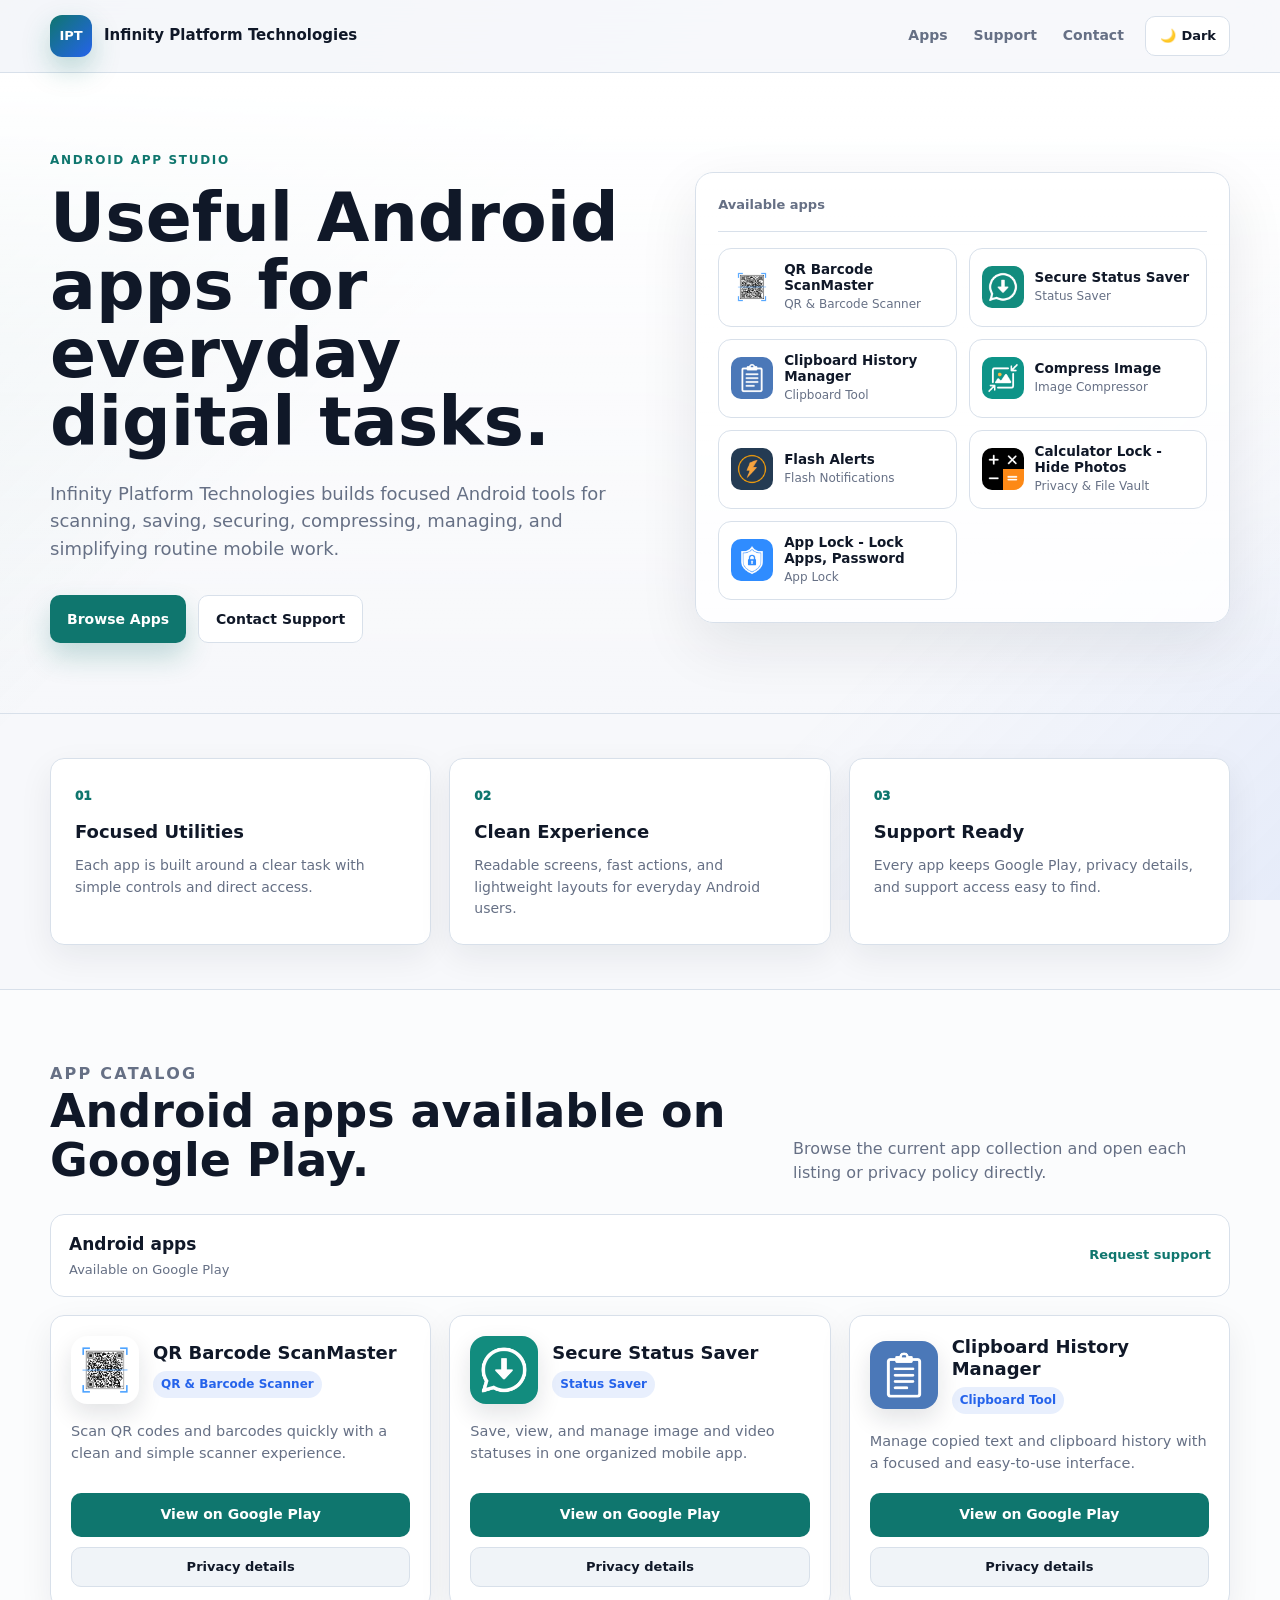
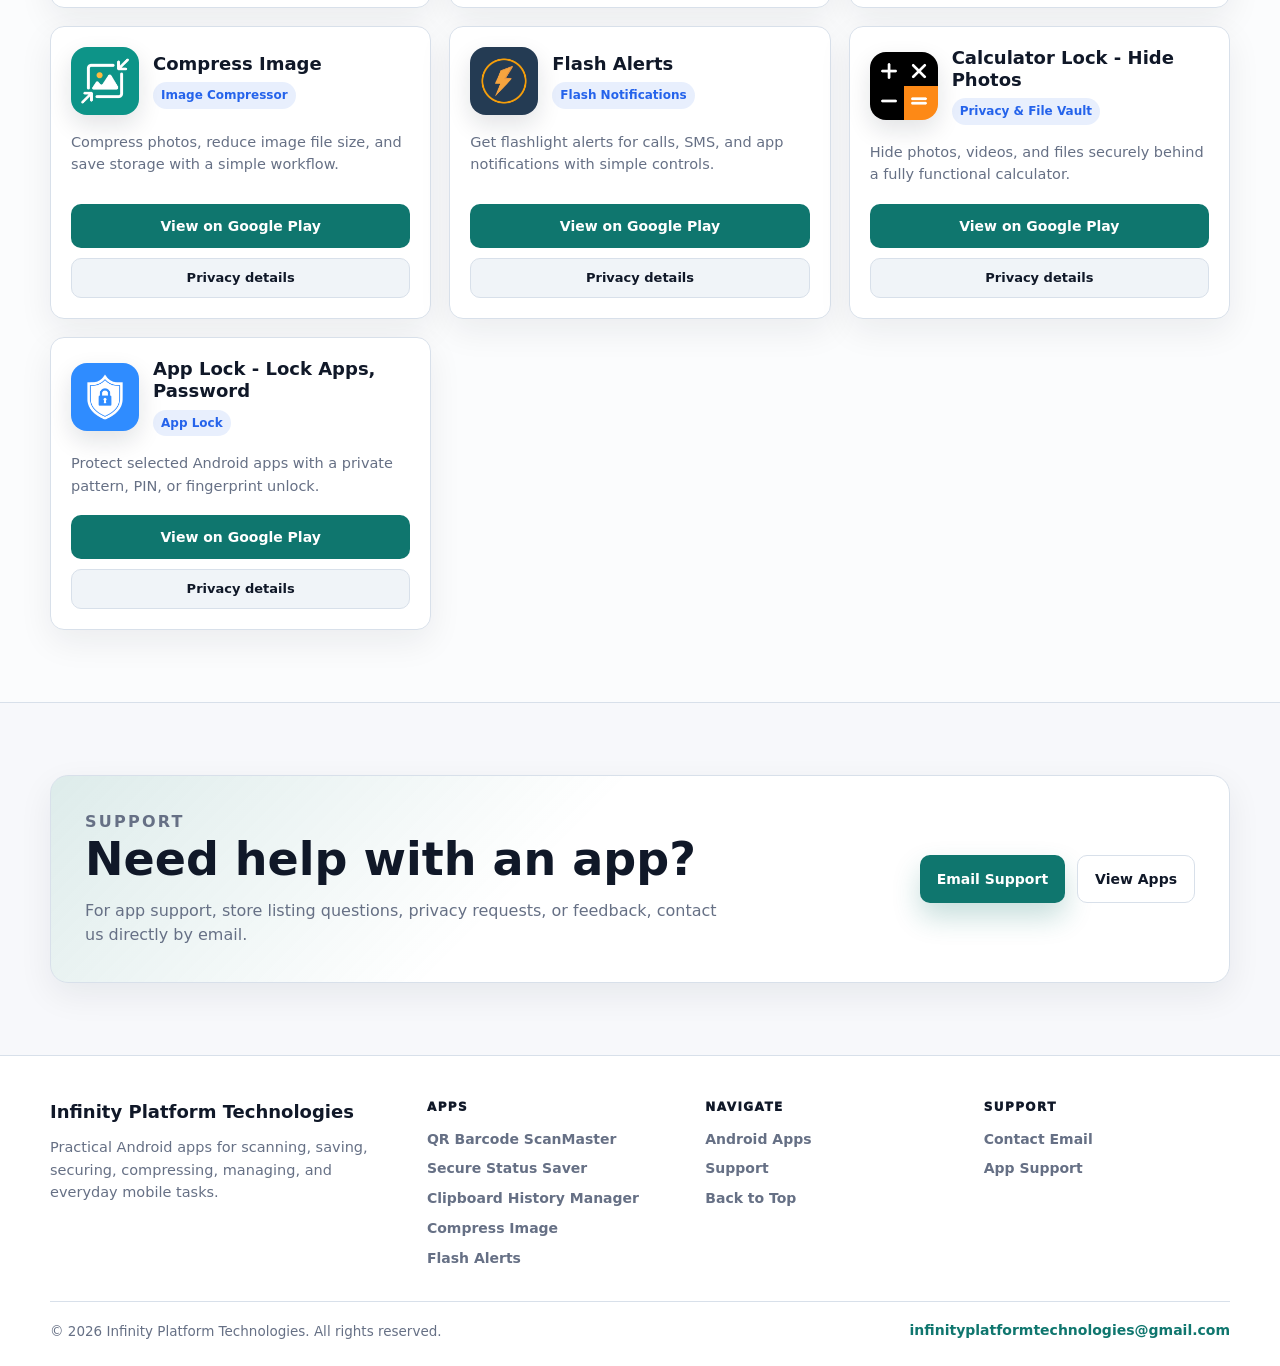
==== commit a54e91fa: "Update index.html" ====
--- a/index.html
+++ b/index.html
@@ -3,6 +3,9 @@
 <head>
   <meta charset="UTF-8" />
   <meta name="viewport" content="width=device-width, initial-scale=1.0" />
+
+  <!-- Pinterest verify domain -->
+  <meta name="p:domain_verify" content="5bf5aae963fae91c4939979acd5eb1d6"/>
 
   <title>Infinity Platform Technologies | Android Apps</title>
 
@@ -40,7 +43,6 @@
         <aside class="catalog-panel" aria-label="Android app summary">
           <div class="panel-topline">
             <span>Available apps</span>
-            <strong id="totalApps">5 apps</strong>
           </div>
 
           <div class="hero-app-list" id="heroAppList"></div>
@@ -114,4 +116,4 @@
 
   <script src="/index.js"></script>
 </body>
-</html>+</html>
